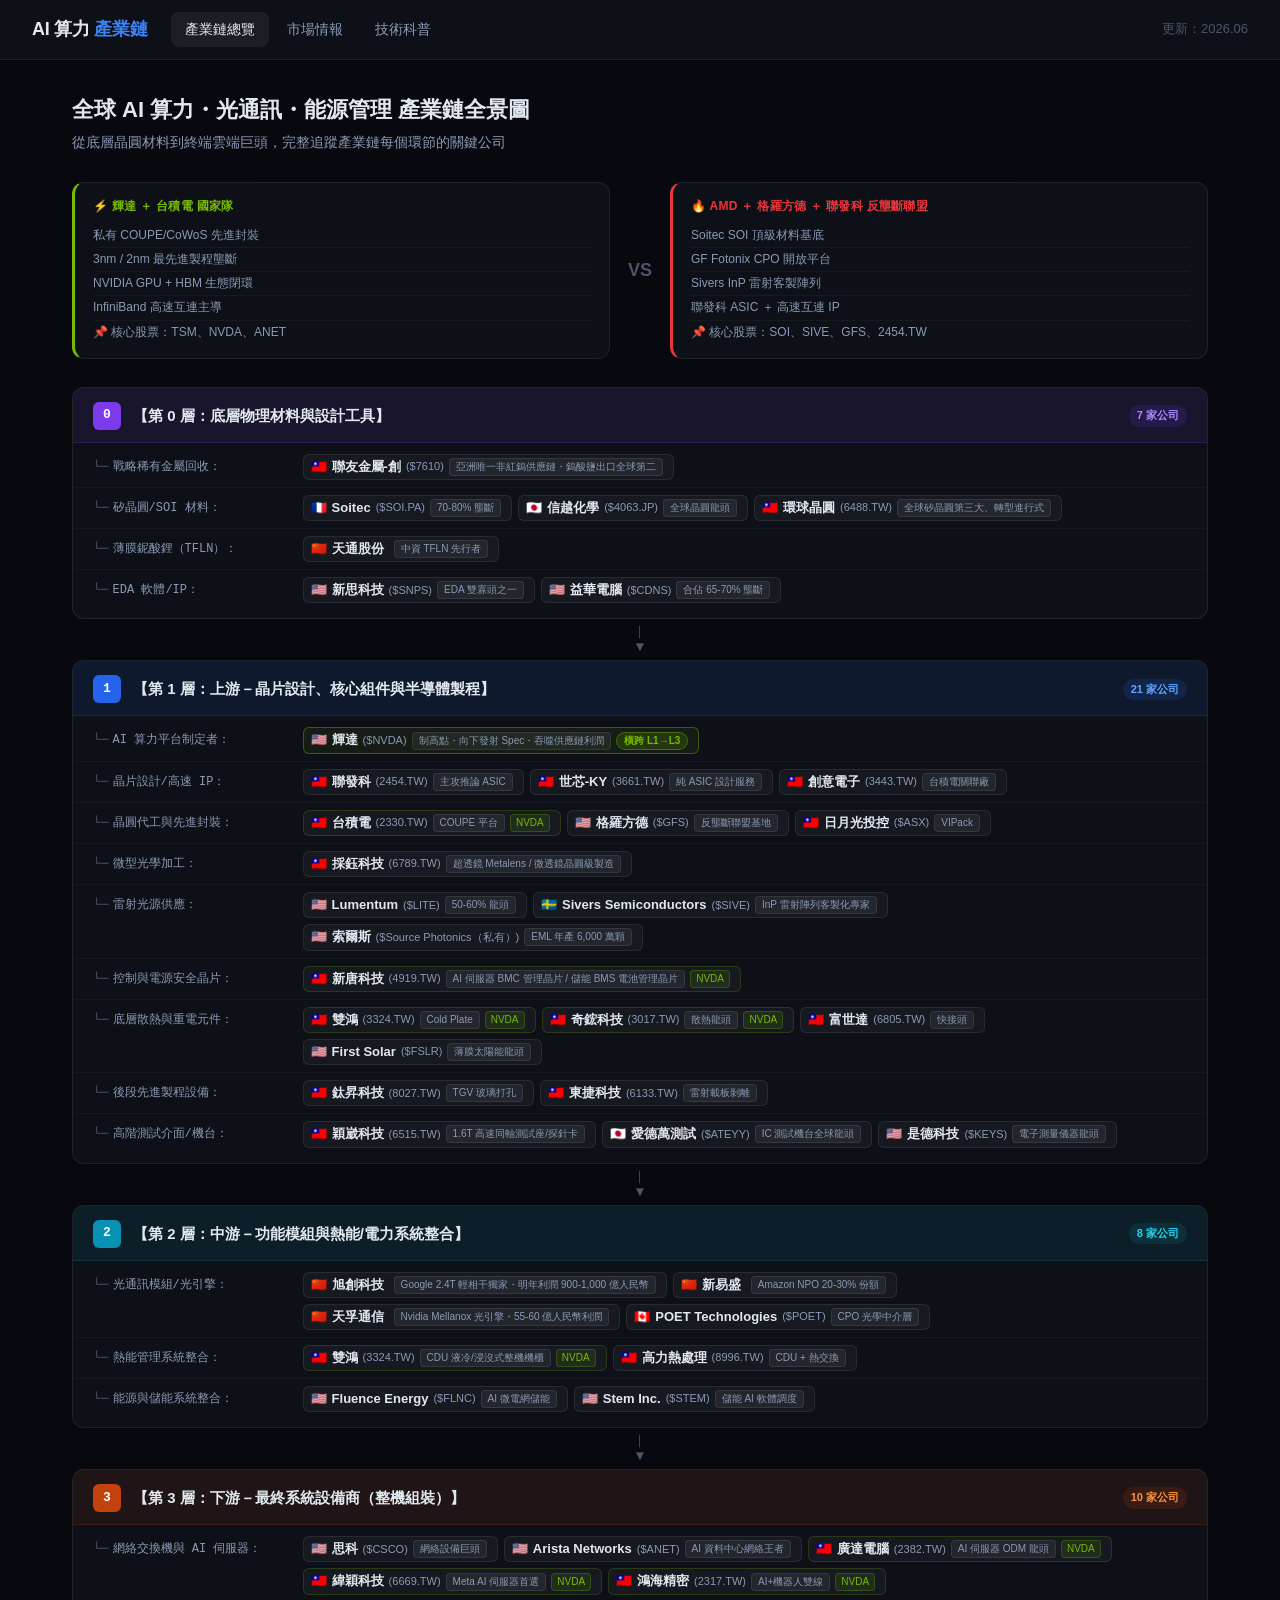
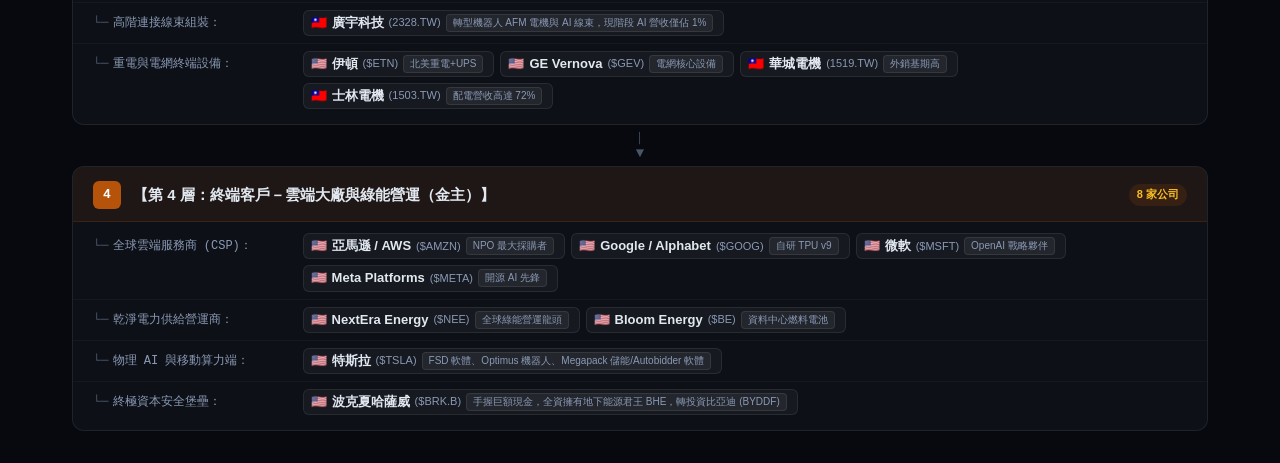
==== index.html @ b3200df5 "Add 技術科普 (learn) page with NPO/CPO/NVIDIA/CUDA deep-dives - learn.html: new page with sticky sidebar" ====
<!DOCTYPE html>
<html lang="zh-TW">
<head>
  <meta charset="UTF-8">
  <meta name="viewport" content="width=device-width, initial-scale=1.0">
  <title>AI 算力產業鏈分析 2026</title>
  <link rel="stylesheet" href="css/style.css">
</head>
<body>

<header class="site-header">
  <div class="logo">AI 算力 <span>產業鏈</span></div>
  <nav>
    <a href="index.html" class="active">產業鏈總覽</a>
    <a href="intel.html">市場情報</a>
    <a href="learn.html">技術科普</a>
  </nav>
  <div class="header-right">更新：2026.06</div>
</header>

<main class="page-index">
  <h1 class="page-title">全球 AI 算力・光通訊・能源管理 產業鏈全景圖</h1>
  <p class="page-subtitle">從底層晶圓材料到終端雲端巨頭，完整追蹤產業鏈每個環節的關鍵公司</p>

  <!-- Battle Banner -->
  <div class="battle-banner">
    <div class="battle-card nvidia">
      <h3>⚡ 輝達 ＋ 台積電 國家隊</h3>
      <ul>
        <li>私有 COUPE/CoWoS 先進封裝</li>
        <li>3nm / 2nm 最先進製程壟斷</li>
        <li>NVIDIA GPU + HBM 生態閉環</li>
        <li>InfiniBand 高速互連主導</li>
        <li>📌 核心股票：TSM、NVDA、ANET</li>
      </ul>
    </div>
    <div class="battle-vs">VS</div>
    <div class="battle-card amd">
      <h3>🔥 AMD ＋ 格羅方德 ＋ 聯發科 反壟斷聯盟</h3>
      <ul>
        <li>Soitec SOI 頂級材料基底</li>
        <li>GF Fotonix CPO 開放平台</li>
        <li>Sivers InP 雷射客製陣列</li>
        <li>聯發科 ASIC ＋ 高速互連 IP</li>
        <li>📌 核心股票：SOI、SIVE、GFS、2454.TW</li>
      </ul>
    </div>
  </div>

  <!-- Supply Chain -->
  <div class="chain" id="chain"></div>
</main>

<button class="scroll-top" id="scrollTop" onclick="window.scrollTo({top:0,behavior:'smooth'})">↑</button>

<script src="data/companies.js"></script>
<script src="js/app.js"></script>
</body>
</html>
---- css/style.css ----
:root {
  --bg: #07090f;
  --bg2: #0d1117;
  --bg3: #161b27;
  --border: rgba(255,255,255,0.08);
  --text: #e2e8f0;
  --text-muted: #8b99b5;
  --text-dim: #4a5568;
  --accent: #3b82f6;
  --accent2: #818cf8;

  --l0: #7c3aed; --l0-bg: rgba(124,58,237,0.12);
  --l1: #2563eb; --l1-bg: rgba(37,99,235,0.12);
  --l2: #0891b2; --l2-bg: rgba(8,145,178,0.12);
  --l3: #c2410c; --l3-bg: rgba(194,65,12,0.12);
  --l4: #b45309; --l4-bg: rgba(180,83,9,0.12);

  --radius: 12px;
  --radius-sm: 8px;
}

* { box-sizing: border-box; margin: 0; padding: 0; }

body {
  font-family: -apple-system, BlinkMacSystemFont, 'Segoe UI', 'PingFang TC',
    'Microsoft JhengHei', sans-serif;
  background: var(--bg);
  color: var(--text);
  line-height: 1.6;
  min-height: 100vh;
}

a { color: inherit; text-decoration: none; }

/* ── HEADER ── */
.site-header {
  background: var(--bg2);
  border-bottom: 1px solid var(--border);
  padding: 0 32px;
  display: flex;
  align-items: center;
  gap: 24px;
  height: 60px;
  position: sticky;
  top: 0;
  z-index: 100;
}
.site-header .logo {
  font-size: 18px;
  font-weight: 700;
  color: var(--text);
  letter-spacing: -0.3px;
}
.site-header .logo span { color: var(--accent); }
.site-header nav { display: flex; gap: 4px; }
.site-header nav a {
  padding: 6px 14px;
  border-radius: var(--radius-sm);
  font-size: 14px;
  color: var(--text-muted);
  transition: all 0.15s;
}
.site-header nav a:hover, .site-header nav a.active {
  background: rgba(255,255,255,0.06);
  color: var(--text);
}
.header-right { margin-left: auto; font-size: 13px; color: var(--text-dim); }

/* ── INDEX PAGE ── */
.page-index { padding: 32px; max-width: 1200px; margin: 0 auto; }

.page-title { font-size: 22px; font-weight: 700; margin-bottom: 4px; }
.page-subtitle { color: var(--text-muted); font-size: 14px; margin-bottom: 28px; }

/* Battle Section */
.battle-banner {
  display: grid;
  grid-template-columns: 1fr auto 1fr;
  gap: 12px;
  margin-bottom: 28px;
  align-items: stretch;
}
.battle-card {
  background: var(--bg2);
  border: 1px solid var(--border);
  border-radius: var(--radius);
  padding: 14px 18px;
}
.battle-card.nvidia { border-left: 3px solid #76b900; }
.battle-card.amd    { border-left: 3px solid #e8373b; }
.battle-card h3 { font-size: 12px; font-weight: 700; margin-bottom: 8px; letter-spacing: 0.3px; }
.battle-card.nvidia h3 { color: #76b900; }
.battle-card.amd h3    { color: #e8373b; }
.battle-card ul { list-style: none; }
.battle-card ul li {
  font-size: 12px;
  color: var(--text-muted);
  padding: 2px 0;
  border-bottom: 1px solid rgba(255,255,255,0.04);
}
.battle-card ul li:last-child { border-bottom: none; }
.battle-vs {
  display: flex;
  align-items: center;
  justify-content: center;
  font-size: 18px;
  font-weight: 900;
  color: var(--text-dim);
  padding: 0 6px;
}

/* Supply Chain */
.chain { display: flex; flex-direction: column; gap: 0; }

.layer-block { position: relative; }
.layer-connector {
  height: 32px;
  display: flex;
  align-items: center;
  justify-content: center;
}
.layer-connector::before {
  content: '↓';
  color: var(--text-dim);
  font-size: 20px;
}

.layer-header {
  display: flex;
  align-items: center;
  gap: 12px;
  padding: 16px 24px 12px;
  border-radius: var(--radius) var(--radius) 0 0;
}
.layer-number {
  width: 32px; height: 32px;
  border-radius: 50%;
  display: flex; align-items: center; justify-content: center;
  font-size: 13px; font-weight: 700;
  flex-shrink: 0;
}
.layer-info { flex: 1; }
.layer-info h2 { font-size: 16px; font-weight: 700; }
.layer-info p  { font-size: 12px; color: var(--text-muted); margin-top: 2px; line-height: 1.4; }
.layer-count {
  font-size: 12px;
  padding: 3px 10px;
  border-radius: 20px;
  font-weight: 600;
}

.layer-body {
  padding: 16px 24px 24px;
  border-radius: 0 0 var(--radius) var(--radius);
  display: flex;
  flex-direction: column;
  gap: 20px;
}

.category-group {}
.category-label {
  font-size: 11px;
  font-weight: 700;
  letter-spacing: 0.8px;
  text-transform: uppercase;
  color: var(--text-dim);
  margin-bottom: 10px;
  padding-left: 2px;
}

.company-grid {
  display: flex;
  flex-wrap: wrap;
  gap: 10px;
}

/* Company Card */
.company-card {
  background: var(--bg2);
  border: 1px solid var(--border);
  border-radius: var(--radius-sm);
  padding: 14px 16px;
  cursor: pointer;
  transition: all 0.18s;
  width: 200px;
  flex-shrink: 0;
  position: relative;
  overflow: hidden;
}
.company-card::before {
  content: '';
  position: absolute;
  top: 0; left: 0; right: 0;
  height: 2px;
  opacity: 0;
  transition: opacity 0.18s;
}
.company-card:hover {
  border-color: rgba(255,255,255,0.18);
  transform: translateY(-2px);
  box-shadow: 0 8px 24px rgba(0,0,0,0.4);
}
.company-card:hover::before { opacity: 1; }

.card-flag { font-size: 16px; margin-bottom: 6px; }
.card-ticker {
  font-size: 11px;
  font-weight: 700;
  letter-spacing: 0.5px;
  color: var(--text-muted);
  margin-bottom: 2px;
}
.card-name {
  font-size: 14px;
  font-weight: 600;
  margin-bottom: 6px;
  line-height: 1.3;
}
.card-badge {
  display: inline-block;
  font-size: 10px;
  padding: 2px 7px;
  border-radius: 4px;
  font-weight: 600;
}

/* Layer color theming */
.layer-0 .layer-header { background: var(--l0-bg); }
.layer-0 .layer-number { background: var(--l0); color: white; }
.layer-0 .layer-count  { background: var(--l0-bg); color: var(--l0); }
.layer-0 .layer-body   { background: rgba(124,58,237,0.04); }
.layer-0 .company-card::before { background: var(--l0); }
.layer-0 .card-badge   { background: var(--l0-bg); color: var(--l0); }

.layer-1 .layer-header { background: var(--l1-bg); }
.layer-1 .layer-number { background: var(--l1); color: white; }
.layer-1 .layer-count  { background: var(--l1-bg); color: var(--l1); }
.layer-1 .layer-body   { background: rgba(37,99,235,0.04); }
.layer-1 .company-card::before { background: var(--l1); }
.layer-1 .card-badge   { background: var(--l1-bg); color: var(--l1); }

.layer-2 .layer-header { background: var(--l2-bg); }
.layer-2 .layer-number { background: var(--l2); color: white; }
.layer-2 .layer-count  { background: var(--l2-bg); color: var(--l2); }
.layer-2 .layer-body   { background: rgba(8,145,178,0.04); }
.layer-2 .company-card::before { background: var(--l2); }
.layer-2 .card-badge   { background: var(--l2-bg); color: var(--l2); }

.layer-3 .layer-header { background: var(--l3-bg); }
.layer-3 .layer-number { background: var(--l3); color: white; }
.layer-3 .layer-count  { background: var(--l3-bg); color: var(--l3); }
.layer-3 .layer-body   { background: rgba(194,65,12,0.04); }
.layer-3 .company-card::before { background: var(--l3); }
.layer-3 .card-badge   { background: var(--l3-bg); color: var(--l3); }

.layer-4 .layer-header { background: var(--l4-bg); }
.layer-4 .layer-number { background: var(--l4); color: white; }
.layer-4 .layer-count  { background: var(--l4-bg); color: var(--l4); }
.layer-4 .layer-body   { background: rgba(180,83,9,0.04); }
.layer-4 .company-card::before { background: var(--l4); }
.layer-4 .card-badge   { background: var(--l4-bg); color: var(--l4); }

/* ── COMPANY PAGE ── */
.page-company { padding: 0; }

.company-hero {
  padding: 32px 40px 28px;
  border-bottom: 1px solid var(--border);
  background: var(--bg2);
}
.company-hero-top {
  display: flex;
  align-items: flex-start;
  gap: 20px;
  margin-bottom: 20px;
}
.back-btn {
  display: inline-flex;
  align-items: center;
  gap: 6px;
  font-size: 13px;
  color: var(--text-muted);
  padding: 6px 12px;
  border-radius: var(--radius-sm);
  border: 1px solid var(--border);
  cursor: pointer;
  transition: all 0.15s;
  background: transparent;
}
.back-btn:hover { background: var(--bg3); color: var(--text); }
.company-hero-info { flex: 1; }

.company-big-flag { font-size: 36px; margin-bottom: 4px; }
.company-big-name { font-size: 30px; font-weight: 800; margin-bottom: 4px; }
.company-ticker-row {
  display: flex; align-items: center; gap: 12px; flex-wrap: wrap;
  margin-bottom: 8px;
}
.company-ticker-tag {
  font-size: 13px;
  font-weight: 700;
  padding: 3px 10px;
  border-radius: 6px;
  background: rgba(59,130,246,0.15);
  color: var(--accent);
}
.company-layer-tag {
  font-size: 12px;
  padding: 3px 10px;
  border-radius: 6px;
  font-weight: 600;
}
.company-category-tag {
  font-size: 12px;
  color: var(--text-muted);
  padding: 3px 10px;
  border-radius: 6px;
  background: var(--bg3);
}
.company-tagline {
  font-size: 15px;
  color: var(--text-muted);
  margin-top: 6px;
}

/* Tabs */
.tabs-bar {
  display: flex;
  gap: 2px;
  padding: 16px 40px 0;
  background: var(--bg2);
  border-bottom: 1px solid var(--border);
}
.tab-btn {
  padding: 10px 18px;
  font-size: 14px;
  border: none;
  background: transparent;
  color: var(--text-muted);
  cursor: pointer;
  border-bottom: 2px solid transparent;
  transition: all 0.15s;
  font-family: inherit;
}
.tab-btn:hover { color: var(--text); }
.tab-btn.active {
  color: var(--text);
  font-weight: 600;
  border-bottom-color: var(--accent);
}

.tab-content { display: none; padding: 32px 40px; max-width: 960px; }
.tab-content.active { display: block; }

/* Content blocks */
.content-block {
  background: var(--bg2);
  border: 1px solid var(--border);
  border-radius: var(--radius);
  padding: 24px;
  margin-bottom: 20px;
}
.content-block h3 {
  font-size: 14px;
  font-weight: 700;
  color: var(--text-muted);
  text-transform: uppercase;
  letter-spacing: 0.6px;
  margin-bottom: 14px;
}
.content-block p {
  font-size: 15px;
  line-height: 1.85;
  color: var(--text);
}

.tag-list { display: flex; flex-wrap: wrap; gap: 8px; }
.tag-item {
  font-size: 13px;
  padding: 5px 12px;
  border-radius: 6px;
  background: var(--bg3);
  border: 1px solid var(--border);
  color: var(--text-muted);
}

.bullet-list { list-style: none; }
.bullet-list li {
  font-size: 15px;
  line-height: 1.8;
  padding: 5px 0;
  padding-left: 16px;
  position: relative;
  color: var(--text);
  border-bottom: 1px solid rgba(255,255,255,0.04);
}
.bullet-list li:last-child { border-bottom: none; }
.bullet-list li::before {
  content: '›';
  position: absolute;
  left: 0;
  color: var(--accent);
  font-weight: 700;
}

.risk-item {
  font-size: 15px;
  padding: 10px 14px;
  border-radius: var(--radius-sm);
  margin-bottom: 8px;
  border-left: 3px solid;
}
.risk-item.high   { background: rgba(239,68,68,0.08); border-color: #ef4444; }
.risk-item.medium { background: rgba(245,158,11,0.08); border-color: #f59e0b; }
.risk-item.low    { background: rgba(16,185,129,0.08); border-color: #10b981; }

.market-share-bar {
  margin: 14px 0;
}
.market-share-bar .label {
  display: flex;
  justify-content: space-between;
  font-size: 13px;
  margin-bottom: 6px;
  color: var(--text-muted);
}
.bar-track {
  height: 8px;
  background: var(--bg3);
  border-radius: 4px;
  overflow: hidden;
}
.bar-fill {
  height: 100%;
  border-radius: 4px;
  background: linear-gradient(90deg, var(--accent), var(--accent2));
  transition: width 0.8s ease;
}

.two-col { display: grid; grid-template-columns: 1fr 1fr; gap: 20px; }

/* Stock placeholder */
.stock-placeholder {
  background: var(--bg3);
  border: 1px dashed var(--text-dim);
  border-radius: var(--radius-sm);
  padding: 24px;
  text-align: center;
  color: var(--text-dim);
  font-size: 13px;
}
.stock-placeholder .note { font-size: 12px; margin-top: 6px; color: var(--text-dim); }

/* Notes tab */
/* ── Related Intel Links ── */
.related-intel-list {
  display: flex;
  flex-direction: column;
  gap: 8px;
}
.related-intel-link {
  display: flex;
  align-items: center;
  gap: 10px;
  padding: 12px 16px;
  background: var(--bg2);
  border: 1px solid var(--border);
  border-radius: 10px;
  text-decoration: none;
  color: var(--text);
  transition: background 0.15s, border-color 0.15s;
}
.related-intel-link:hover {
  background: var(--bg3);
  border-color: var(--accent);
}
.related-intel-date {
  font-size: 12px;
  color: var(--text-muted);
  white-space: nowrap;
}
.related-intel-source {
  font-size: 12px;
  color: var(--accent);
  white-space: nowrap;
}
.related-intel-title {
  flex: 1;
  font-size: 14px;
  font-weight: 500;
}
.related-intel-arrow {
  font-size: 14px;
  color: var(--text-dim);
}

.notes-wrap {
  display: flex;
  flex-direction: column;
  gap: 12px;
}
.notes-header {
  display: flex;
  align-items: center;
  justify-content: flex-end;
  gap: 12px;
  margin-bottom: 4px;
}
.notes-status {
  font-size: 12px;
  color: var(--text-muted);
  min-width: 120px;
  text-align: right;
}
.notes-textarea {
  width: 100%;
  min-height: 360px;
  background: var(--bg3);
  border: 1px solid var(--border);
  border-radius: var(--radius-sm);
  color: var(--text);
  font-family: 'Noto Sans TC', sans-serif;
  font-size: 15px;
  line-height: 1.8;
  padding: 16px;
  resize: vertical;
  outline: none;
  box-sizing: border-box;
  transition: border-color 0.15s;
}
.notes-textarea:focus {
  border-color: var(--accent);
}
.notes-textarea::placeholder {
  color: var(--text-dim);
}
.notes-footer {
  display: flex;
  align-items: center;
  justify-content: space-between;
  font-size: 12px;
  color: var(--text-dim);
}
.notes-clear-btn {
  background: none;
  border: 1px solid var(--border);
  border-radius: 6px;
  color: var(--text-muted);
  font-size: 12px;
  padding: 4px 12px;
  cursor: pointer;
  transition: border-color 0.15s, color 0.15s;
}
.notes-clear-btn:hover {
  border-color: #ef4444;
  color: #ef4444;
}

/* Breadcrumb */
.breadcrumb {
  display: flex;
  align-items: center;
  gap: 6px;
  font-size: 13px;
  color: var(--text-dim);
  padding: 14px 40px;
  background: var(--bg2);
  border-bottom: 1px solid var(--border);
}
.breadcrumb a { color: var(--text-muted); }
.breadcrumb a:hover { color: var(--text); }
.breadcrumb span { color: var(--text-dim); }

/* Not found */
.not-found {
  text-align: center;
  padding: 80px 20px;
  color: var(--text-muted);
}
.not-found h2 { font-size: 22px; margin-bottom: 10px; }
.not-found p  { font-size: 14px; }

/* Responsive */
@media (max-width: 900px) {
  .page-index { padding: 16px; }
  .battle-banner { grid-template-columns: 1fr; }
  .battle-vs { display: none; }
  .company-grid { gap: 8px; }
  .company-card { width: 160px; }
  .tab-content { padding: 20px 16px; }
  .tabs-bar { padding: 12px 16px 0; overflow-x: auto; }
  .company-hero { padding: 20px 16px 16px; }
  .breadcrumb { padding: 10px 16px; }
  .two-col { grid-template-columns: 1fr; }
}

/* ── CUSTOMER PIE CHART ── */
.pie-wrap {
  display: flex;
  gap: 28px;
  align-items: center;
}
.pie-svg-box { flex-shrink: 0; }
.pie-svg path {
  transition: filter 0.15s, opacity 0.15s;
  cursor: default;
}
.pie-svg path:hover { filter: brightness(1.3); }

.pie-legend {
  flex: 1;
  display: flex;
  flex-direction: column;
  gap: 10px;
  min-width: 0;
}
.pie-leg-row {
  display: flex;
  align-items: center;
  gap: 8px;
  min-width: 0;
}
.pie-leg-dot {
  width: 10px; height: 10px;
  border-radius: 50%;
  flex-shrink: 0;
}
.pie-leg-name {
  font-size: 14px; font-weight: 600;
  color: var(--text);
  white-space: nowrap;
  overflow: hidden;
  text-overflow: ellipsis;
  max-width: 160px;
}
.pie-leg-note {
  font-size: 12px;
  color: var(--text-muted);
  flex: 1;
  white-space: nowrap;
  overflow: hidden;
  text-overflow: ellipsis;
}
.pie-leg-pct {
  font-size: 15px; font-weight: 700;
  margin-left: auto;
  flex-shrink: 0;
}

@media (max-width: 640px) {
  .pie-wrap { flex-direction: column; }
  .pie-svg-box { margin: 0 auto; }
}

/* ── STOCK METRICS GRID ── */
.metrics-grid {
  display: grid;
  grid-template-columns: repeat(4, 1fr);
  gap: 10px;
  margin-bottom: 14px;
}
.metric-card {
  background: var(--bg3);
  border: 1px solid var(--border);
  border-radius: var(--radius-sm);
  padding: 14px 12px 12px;
  text-align: center;
  transition: border-color 0.15s;
}
.metric-card:not(.metric-empty):hover { border-color: rgba(255,255,255,0.18); }
.metric-label {
  font-size: 10px;
  font-weight: 700;
  letter-spacing: 0.6px;
  text-transform: uppercase;
  color: var(--text-dim);
  margin-bottom: 8px;
}
.metric-value {
  font-size: 20px;
  font-weight: 700;
  color: var(--text);
  line-height: 1;
}
.metric-sub {
  font-size: 11px;
  color: var(--text-muted);
  margin-top: 4px;
}
.metric-card.metric-empty { opacity: 0.35; }
.metric-card.metric-empty .metric-value { font-size: 16px; }
.metric-pos { color: #34d399 !important; }
.metric-neg { color: #f87171 !important; }

.metric-links {
  font-size: 12px;
  color: var(--text-dim);
  display: flex;
  align-items: center;
  gap: 4px;
  flex-wrap: wrap;
  margin-top: 4px;
}
.metric-links a {
  color: var(--accent);
  padding: 3px 8px;
  border-radius: 4px;
  border: 1px solid rgba(59,130,246,0.3);
  transition: all 0.15s;
}
.metric-links a:hover { background: rgba(59,130,246,0.1); }

@media (max-width: 700px) {
  .metrics-grid { grid-template-columns: repeat(2, 1fr); }
}

/* ── COMPETITOR TABLE ── */
.comp-table {
  width: 100%;
  border-collapse: collapse;
  font-size: 14px;
}
.comp-table thead tr {
  border-bottom: 1px solid var(--border);
}
.comp-table th {
  text-align: left;
  padding: 8px 12px;
  font-size: 11px;
  font-weight: 700;
  text-transform: uppercase;
  letter-spacing: 0.5px;
  color: var(--text-dim);
}
.comp-table tbody tr {
  border-bottom: 1px solid rgba(255,255,255,0.04);
  transition: background 0.12s;
}
.comp-table tbody tr:last-child { border-bottom: none; }
.comp-table tbody tr:hover { background: rgba(255,255,255,0.03); }
.comp-table td   { padding: 10px 12px; vertical-align: top; }
.comp-name  { font-weight: 600; color: var(--text); }
.comp-share { color: var(--accent); font-weight: 600; white-space: nowrap; }
.comp-note  { color: var(--text-muted); }

.threat-badge {
  display: inline-block;
  font-size: 12px;
  font-weight: 600;
  padding: 2px 8px;
  border-radius: 4px;
  white-space: nowrap;
}
.threat-high   { background: rgba(239,68,68,0.15);  color: #f87171; }
.threat-medium { background: rgba(245,158,11,0.15); color: #fbbf24; }
.threat-low    { background: rgba(16,185,129,0.15); color: #34d399; }

/* ── TREE LAYOUT ── */
.tree-chain { display: flex; flex-direction: column; gap: 0; }

.tree-layer-block {
  background: var(--bg2);
  border: 1px solid var(--border);
  border-radius: var(--radius);
  overflow: hidden;
}

.tree-layer-header {
  display: flex;
  align-items: center;
  gap: 12px;
  padding: 14px 20px 12px;
  border-bottom: 1px solid var(--border);
}
.tree-layer-number {
  width: 28px; height: 28px;
  border-radius: 6px;
  display: flex; align-items: center; justify-content: center;
  font-size: 13px; font-weight: 800;
  flex-shrink: 0;
  font-family: 'SF Mono', 'Consolas', monospace;
}
.tree-layer-title { font-size: 15px; font-weight: 700; flex: 1; }
.tree-layer-count {
  font-size: 11px; font-weight: 600;
  padding: 2px 8px; border-radius: 20px;
}

.tree-layer-body { padding: 4px 0 8px; }

.tree-row {
  display: flex;
  align-items: flex-start;
  gap: 0;
  padding: 7px 20px;
  border-bottom: 1px solid rgba(255,255,255,0.03);
}
.tree-row:last-child { border-bottom: none; }

.tree-branch {
  font-size: 13px;
  color: var(--text-dim);
  flex-shrink: 0;
  line-height: 26px;
  font-family: 'SF Mono', 'Consolas', monospace;
  margin-right: 4px;
  user-select: none;
}
.tree-cat-name {
  font-size: 12px;
  color: var(--text-muted);
  flex-shrink: 0;
  line-height: 26px;
  font-family: 'SF Mono', 'Consolas', monospace;
  margin-right: 10px;
  min-width: 180px;
  white-space: nowrap;
}

.tree-chips {
  display: flex;
  flex-wrap: wrap;
  gap: 6px;
  align-items: center;
}

/* Company chip */
.co-chip {
  display: inline-flex;
  align-items: center;
  gap: 5px;
  padding: 3px 10px 3px 7px;
  border-radius: 6px;
  background: rgba(255,255,255,0.04);
  border: 1px solid rgba(255,255,255,0.08);
  cursor: pointer;
  transition: all 0.15s;
  text-decoration: none;
  line-height: 1.4;
  flex-shrink: 0;
}
.co-chip:hover {
  background: rgba(255,255,255,0.09);
  border-color: rgba(255,255,255,0.2);
  transform: translateY(-1px);
  box-shadow: 0 4px 12px rgba(0,0,0,0.3);
}
.chip-flag { font-size: 13px; }
.chip-name { font-size: 13px; font-weight: 600; color: var(--text); }
.chip-ticker { font-size: 11px; color: var(--text-muted); }
.chip-note {
  font-size: 10px;
  padding: 1px 6px;
  border-radius: 4px;
  background: rgba(255,255,255,0.06);
  color: var(--text-muted);
  border: 1px solid rgba(255,255,255,0.08);
  white-space: nowrap;
}

/* NVIDIA platform chips */
.co-chip-platform {
  border-color: rgba(118,185,0,0.4);
  background: rgba(118,185,0,0.07);
}
.co-chip-platform:hover {
  border-color: rgba(118,185,0,0.7) !important;
  background: rgba(118,185,0,0.13) !important;
}
.chip-span-badge {
  font-size: 10px;
  padding: 1px 7px;
  border-radius: 10px;
  background: rgba(118,185,0,0.18);
  color: #76b900;
  border: 1px solid rgba(118,185,0,0.4);
  font-weight: 600;
  white-space: nowrap;
}
.co-chip-eco {
  border-color: rgba(118,185,0,0.2);
}
.chip-eco-badge {
  font-size: 10px;
  padding: 1px 5px;
  border-radius: 4px;
  background: rgba(118,185,0,0.12);
  color: #76b900;
  border: 1px solid rgba(118,185,0,0.25);
  white-space: nowrap;
}

/* Company page platform tag */
.company-platform-tag {
  display: inline-flex;
  align-items: center;
  padding: 3px 10px;
  border-radius: 6px;
  font-size: 12px;
  font-weight: 600;
  background: rgba(118,185,0,0.12);
  color: #76b900;
  border: 1px solid rgba(118,185,0,0.35);
  text-decoration: none;
  cursor: pointer;
  transition: background 0.15s;
}
.company-platform-tag:hover {
  background: rgba(118,185,0,0.22);
}
.platform-anchor {
  background: rgba(118,185,0,0.18);
  cursor: default;
}

/* Tree connector between layers */
.tree-connector {
  display: flex;
  flex-direction: column;
  align-items: center;
  padding: 8px 0 6px;
  gap: 2px;
}
.tree-connector-lines {
  display: flex;
  flex-direction: column;
  align-items: center;
  gap: 2px;
}
.tc-side {
  font-size: 11px;
  color: var(--text-dim);
  font-family: monospace;
  letter-spacing: 8px;
  line-height: 1;
}
.tc-bar {
  font-size: 11px;
  color: var(--text-dim);
  font-family: monospace;
  line-height: 1;
  letter-spacing: 1px;
}
.tc-arrow {
  font-size: 14px;
  color: var(--text-dim);
  font-family: monospace;
  line-height: 1;
}

/* Layer color variants */
.tl-0 .tree-layer-header  { background: rgba(124,58,237,0.1); border-bottom-color: rgba(124,58,237,0.2); }
.tl-0 .tree-layer-number  { background: #7c3aed; color: white; }
.tl-0 .tree-layer-count   { background: rgba(124,58,237,0.15); color: #a78bfa; }
.tl-0 .co-chip:hover       { border-color: rgba(124,58,237,0.5); }

.tl-1 .tree-layer-header  { background: rgba(37,99,235,0.1); border-bottom-color: rgba(37,99,235,0.2); }
.tl-1 .tree-layer-number  { background: #2563eb; color: white; }
.tl-1 .tree-layer-count   { background: rgba(37,99,235,0.15); color: #60a5fa; }
.tl-1 .co-chip:hover       { border-color: rgba(37,99,235,0.5); }

.tl-2 .tree-layer-header  { background: rgba(8,145,178,0.1); border-bottom-color: rgba(8,145,178,0.2); }
.tl-2 .tree-layer-number  { background: #0891b2; color: white; }
.tl-2 .tree-layer-count   { background: rgba(8,145,178,0.15); color: #22d3ee; }
.tl-2 .co-chip:hover       { border-color: rgba(8,145,178,0.5); }

.tl-3 .tree-layer-header  { background: rgba(194,65,12,0.1); border-bottom-color: rgba(194,65,12,0.2); }
.tl-3 .tree-layer-number  { background: #c2410c; color: white; }
.tl-3 .tree-layer-count   { background: rgba(194,65,12,0.15); color: #fb923c; }
.tl-3 .co-chip:hover       { border-color: rgba(194,65,12,0.5); }

.tl-4 .tree-layer-header  { background: rgba(180,83,9,0.1); border-bottom-color: rgba(180,83,9,0.2); }
.tl-4 .tree-layer-number  { background: #b45309; color: white; }
.tl-4 .tree-layer-count   { background: rgba(180,83,9,0.15); color: #fbbf24; }
.tl-4 .co-chip:hover       { border-color: rgba(180,83,9,0.5); }

@media (max-width: 900px) {
  .tree-cat-name { min-width: 130px; font-size: 11px; }
  .chip-name     { font-size: 12px; }
  .chip-note     { display: none; }
  .tree-row      { padding: 6px 12px; }
}

/* ── SCROLL TO TOP ── */
/* Scroll to top */
.scroll-top {
  position: fixed;
  bottom: 24px;
  right: 24px;
  width: 40px; height: 40px;
  border-radius: 50%;
  background: var(--bg3);
  border: 1px solid var(--border);
  color: var(--text-muted);
  font-size: 18px;
  cursor: pointer;
  display: none;
  align-items: center;
  justify-content: center;
  transition: all 0.15s;
  z-index: 50;
}
.scroll-top:hover { background: var(--accent); color: white; border-color: var(--accent); }
.scroll-top.show  { display: flex; }

/* ── 市場情報頁面 ─────────────────────────────── */
.page-intel {
  max-width: 900px;
  margin: 0 auto;
  padding: 32px 20px 80px;
}

/* Filter bar */
.intel-filter-bar {
  display: flex;
  flex-wrap: wrap;
  gap: 8px;
  margin-bottom: 28px;
}
.intel-tag-btn {
  background: var(--bg3);
  border: 1px solid var(--border);
  border-radius: 20px;
  color: var(--text-muted);
  font-size: 13px;
  padding: 5px 14px;
  cursor: pointer;
  transition: all 0.15s;
}
.intel-tag-btn:hover  { border-color: var(--accent); color: var(--accent); }
.intel-tag-btn.active { background: var(--accent); border-color: var(--accent); color: white; }

/* Card */
.intel-card {
  background: var(--bg2);
  border: 1px solid var(--border);
  border-radius: var(--radius);
  margin-bottom: 16px;
  overflow: hidden;
  transition: border-color 0.15s;
}
.intel-card.open,
.intel-card:hover { border-color: var(--accent); }

.intel-card-header {
  padding: 22px 24px 18px;
  cursor: pointer;
}
.intel-card-meta {
  display: flex;
  align-items: center;
  gap: 10px;
  margin-bottom: 10px;
}
.intel-date     { font-size: 12px; color: var(--text-dim); font-variant-numeric: tabular-nums; }
.intel-source   { font-size: 12px; color: var(--accent); font-weight: 600; }
.intel-category {
  font-size: 11px;
  background: var(--bg3);
  border: 1px solid var(--border);
  border-radius: 4px;
  padding: 2px 8px;
  color: var(--text-muted);
}
.intel-card-title {
  font-size: 18px;
  font-weight: 700;
  color: var(--text);
  margin-bottom: 10px;
  line-height: 1.4;
}
.intel-card-tags {
  display: flex;
  flex-wrap: wrap;
  gap: 6px;
  margin-bottom: 12px;
}
.intel-tag {
  font-size: 11px;
  background: var(--bg3);
  border-radius: 4px;
  padding: 2px 8px;
  color: var(--text-muted);
}
.intel-card-summary {
  font-size: 15px;
  color: var(--text-muted);
  line-height: 1.75;
  margin-bottom: 14px;
}
.intel-card-companies {
  display: flex;
  flex-wrap: wrap;
  gap: 6px;
  margin-bottom: 14px;
}
.intel-co-chip {
  font-size: 12px;
  background: var(--bg3);
  border: 1px solid var(--border);
  border-radius: 6px;
  padding: 3px 10px;
  color: var(--text-dim);
}
.intel-toggle-btn {
  background: none;
  border: 1px solid var(--border);
  border-radius: 6px;
  color: var(--accent);
  font-size: 13px;
  padding: 6px 16px;
  cursor: pointer;
  transition: all 0.15s;
}
.intel-toggle-btn:hover { background: var(--accent); color: white; border-color: var(--accent); }

/* Card body */
.intel-card-body {
  border-top: 1px solid var(--border);
  padding: 24px;
  background: var(--bg1);
}

/* Key numbers grid */
.intel-keynums { margin-bottom: 28px; }
.intel-keynums-grid {
  display: grid;
  grid-template-columns: repeat(auto-fill, minmax(200px, 1fr));
  gap: 10px;
  margin-top: 12px;
}
.intel-keynum-card {
  background: var(--bg2);
  border: 1px solid var(--border);
  border-radius: var(--radius-sm);
  padding: 12px 14px;
}
.intel-keynum-val {
  font-size: 15px;
  font-weight: 700;
  color: var(--accent);
  margin-bottom: 4px;
}
.intel-keynum-label {
  font-size: 12px;
  color: var(--text-muted);
  line-height: 1.4;
}

/* Sections */
.intel-section { margin-bottom: 22px; }
.intel-section-title {
  font-size: 14px;
  font-weight: 700;
  color: var(--text);
  margin-bottom: 10px;
  padding-bottom: 6px;
  border-bottom: 1px solid var(--border);
}
.intel-bullets {
  list-style: none;
  padding: 0;
  margin: 0;
  display: flex;
  flex-direction: column;
  gap: 8px;
}
.intel-bullets li {
  font-size: 15px;
  color: var(--text-muted);
  line-height: 1.8;
  padding-left: 16px;
  position: relative;
}
.intel-bullets li::before {
  content: '•';
  position: absolute;
  left: 0;
  color: var(--accent);
}

.intel-empty {
  text-align: center;
  padding: 60px;
  color: var(--text-dim);
  font-size: 14px;
}

/* ── 同步設定按鈕 & Modal ────────────────────────── */
.header-sync-btn {
  margin-left: auto;
  background: none;
  border: 1px solid var(--border);
  border-radius: 6px;
  color: var(--text-muted);
  font-size: 12px;
  padding: 4px 12px;
  cursor: pointer;
  transition: all 0.15s;
  white-space: nowrap;
}
.header-sync-btn:hover { border-color: var(--accent); color: var(--accent); }

.notes-sync-badge {
  font-size: 11px;
  padding: 2px 8px;
  border-radius: 4px;
  font-weight: 600;
}
.notes-sync-badge.synced { background: rgba(16,185,129,0.12); color: #10b981; }
.notes-sync-badge.local  { background: var(--bg3); color: var(--text-dim); border: 1px solid var(--border); }

.sync-modal-overlay {
  position: fixed; inset: 0;
  background: rgba(0,0,0,0.7);
  display: flex; align-items: center; justify-content: center;
  z-index: 999;
}
.sync-modal {
  background: var(--bg2);
  border: 1px solid var(--border);
  border-radius: var(--radius);
  padding: 32px;
  width: 480px;
  max-width: 90vw;
  display: flex;
  flex-direction: column;
  gap: 16px;
}
.sync-modal h3 { font-size: 17px; font-weight: 700; }
.sync-modal-desc { font-size: 13px; color: var(--text-muted); line-height: 1.6; }
.sync-steps {
  font-size: 13px;
  color: var(--text-muted);
  padding-left: 18px;
  display: flex;
  flex-direction: column;
  gap: 6px;
  line-height: 1.6;
}
.sync-steps a { color: var(--accent); text-decoration: underline; }
.sync-token-input {
  width: 100%;
  background: var(--bg3);
  border: 1px solid var(--border);
  border-radius: var(--radius-sm);
  color: var(--text);
  font-size: 13px;
  padding: 10px 12px;
  outline: none;
  box-sizing: border-box;
}
.sync-token-input:focus { border-color: var(--accent); }
.sync-btn-connect {
  background: var(--accent);
  border: none;
  border-radius: var(--radius-sm);
  color: white;
  font-size: 14px;
  font-weight: 600;
  padding: 10px;
  cursor: pointer;
  transition: opacity 0.15s;
}
.sync-btn-connect:hover { opacity: 0.85; }
.sync-btn-disconnect {
  background: none;
  border: 1px solid #ef4444;
  border-radius: var(--radius-sm);
  color: #ef4444;
  font-size: 13px;
  padding: 8px;
  cursor: pointer;
}
.sync-btn-close {
  background: none;
  border: 1px solid var(--border);
  border-radius: var(--radius-sm);
  color: var(--text-muted);
  font-size: 13px;
  padding: 8px;
  cursor: pointer;
}
.sync-modal-status { font-size: 13px; color: var(--text-muted); min-height: 18px; }
.sync-modal-status.ok  { color: #10b981; }
.sync-modal-status.err { color: #ef4444; }

/* ════════════════════════════════════════
   LEARN PAGE — 技術科普
   ════════════════════════════════════════ */
.learn-layout {
  display: flex;
  min-height: calc(100vh - 56px);
  max-width: 1280px;
  margin: 0 auto;
  padding: 0 24px;
  gap: 0;
}

/* Sidebar */
.learn-sidebar {
  width: 230px;
  flex-shrink: 0;
  padding: 28px 0 40px;
  position: sticky;
  top: 56px;
  height: calc(100vh - 56px);
  overflow-y: auto;
}
.learn-sidebar-title {
  font-size: 11px;
  font-weight: 700;
  letter-spacing: .08em;
  text-transform: uppercase;
  color: var(--text-dim);
  padding: 0 0 12px 4px;
  margin-bottom: 4px;
  border-bottom: 1px solid var(--border);
}
#learnNav { display: flex; flex-direction: column; gap: 2px; margin-top: 8px; }
.learn-nav-link {
  display: flex;
  align-items: flex-start;
  gap: 8px;
  padding: 8px 10px;
  border-radius: 8px;
  font-size: 13px;
  color: var(--text-muted);
  text-decoration: none;
  transition: background .15s, color .15s;
  line-height: 1.4;
}
.learn-nav-link:hover { background: var(--bg3); color: var(--text); }
.learn-nav-link.active { background: rgba(99,102,241,.12); color: var(--accent); font-weight: 600; }
.learn-nav-icon { font-size: 14px; flex-shrink: 0; margin-top: 1px; }

/* Main content */
.learn-main {
  flex: 1;
  min-width: 0;
  padding: 28px 0 80px 36px;
  border-left: 1px solid var(--border);
}
.learn-section { margin-bottom: 72px; scroll-margin-top: 72px; }
.learn-section-title {
  font-size: 20px;
  font-weight: 700;
  color: var(--text);
  margin-bottom: 20px;
  padding-bottom: 12px;
  border-bottom: 1px solid var(--border);
}
.learn-h3 {
  font-size: 15px;
  font-weight: 700;
  color: var(--text);
  margin: 24px 0 12px;
}
.learn-lead {
  font-size: 15px;
  line-height: 1.8;
  color: var(--text-muted);
  margin-bottom: 20px;
}
.learn-main p { font-size: 15px; line-height: 1.8; color: var(--text-muted); margin: 0 0 10px; }
.learn-main ul { margin: 0 0 10px 20px; }
.learn-main li { font-size: 14px; line-height: 1.8; color: var(--text-muted); }

/* ── Term Tags ── */
.tt {
  display: inline-block;
  padding: 1px 7px;
  border-radius: 5px;
  font-size: 12px;
  font-weight: 600;
  white-space: nowrap;
}
.tt-tech  { background: rgba(99,102,241,.15); color: #818cf8; border: 1px solid rgba(99,102,241,.25); }
.tt-spec  { background: rgba(14,165,233,.12); color: #38bdf8; border: 1px solid rgba(14,165,233,.25); }
.tt-hot   { background: rgba(118,185,0,.14);  color: #76b900; border: 1px solid rgba(118,185,0,.3); }
.tt-alt   { background: rgba(245,158,11,.12); color: #fbbf24; border: 1px solid rgba(245,158,11,.25); }
.tt-pro   { background: rgba(16,185,129,.12); color: #34d399; border: 1px solid rgba(16,185,129,.25); }
.tt-con   { background: rgba(239,68,68,.10);  color: #f87171; border: 1px solid rgba(239,68,68,.2); }
.tt-co {
  display: inline-block;
  padding: 1px 8px;
  border-radius: 5px;
  font-size: 12px;
  font-weight: 600;
  background: rgba(99,102,241,.1);
  color: var(--accent);
  border: 1px solid rgba(99,102,241,.25);
  text-decoration: none;
  transition: background .12s;
}
.tt-co:hover { background: rgba(99,102,241,.22); }
.tt-layer { font-size: 11px; padding: 1px 6px; border-radius: 4px; font-weight: 700; }
.tt-l0 { background: rgba(124,58,237,.18); color: #a78bfa; }
.tt-l1 { background: rgba(37,99,235,.18);  color: #60a5fa; }
.tt-l2 { background: rgba(8,145,178,.18);  color: #22d3ee; }
.tt-l3 { background: rgba(194,65,12,.18);  color: #fb923c; }
.tt-l4 { background: rgba(180,83,9,.18);   color: #fbbf24; }

/* ── Compare Grid ── */
.learn-compare-grid {
  display: grid;
  grid-template-columns: 1fr 1fr;
  gap: 16px;
  margin-bottom: 20px;
}
.learn-compare-card {
  background: var(--bg2);
  border: 1px solid var(--border);
  border-radius: 12px;
  padding: 18px;
}
.learn-compare-head {
  font-size: 14px;
  font-weight: 700;
  color: var(--text);
  margin-bottom: 8px;
}
.learn-compare-sub { font-size: 12px; color: var(--text-dim); margin-bottom: 10px; }
.learn-tag-row { display: flex; flex-wrap: wrap; gap: 6px; margin-top: 12px; }

/* ── Insight box ── */
.learn-insight {
  display: flex;
  gap: 14px;
  background: rgba(99,102,241,.06);
  border: 1px solid rgba(99,102,241,.2);
  border-radius: 12px;
  padding: 16px 20px;
  margin: 20px 0;
  font-size: 14px;
  line-height: 1.8;
  color: var(--text-muted);
}
.learn-insight-icon { font-size: 20px; flex-shrink: 0; }

/* ── Mind map ── */
.learn-mindmap { display: flex; flex-direction: column; gap: 0; }
.mm-layer {
  border-radius: 12px;
  border: 1px solid var(--border);
  overflow: hidden;
}
.mm-layer-label {
  padding: 10px 16px;
  font-size: 13px;
  font-weight: 700;
}
.mm-l0 .mm-layer-label { background: rgba(124,58,237,.15); color: #a78bfa; }
.mm-l1 .mm-layer-label { background: rgba(37,99,235,.15);  color: #60a5fa; }
.mm-l2 .mm-layer-label { background: rgba(8,145,178,.15);  color: #22d3ee; }
.mm-l3 .mm-layer-label { background: rgba(194,65,12,.15);  color: #fb923c; }
.mm-l4 .mm-layer-label { background: rgba(180,83,9,.15);   color: #fbbf24; }
.mm-rows { padding: 12px 16px; display: flex; flex-direction: column; gap: 8px; }
.mm-row {
  display: flex;
  align-items: flex-start;
  gap: 10px;
  flex-wrap: wrap;
}
.mm-cat {
  font-size: 12px;
  color: var(--text-dim);
  white-space: nowrap;
  min-width: 100px;
  padding-top: 2px;
}
.mm-chips { display: flex; flex-wrap: wrap; gap: 6px; align-items: center; }
.mm-note {
  font-size: 11px;
  color: var(--text-dim);
  padding: 1px 0;
}
.mm-note.nvda-note { color: #76b900; font-weight: 600; }
.mm-arrow {
  text-align: center;
  font-size: 12px;
  color: var(--text-dim);
  padding: 6px 0;
}

/* ── Flow block ── */
.learn-flow { display: flex; flex-direction: column; gap: 0; margin: 16px 0; }
.learn-flow-block {
  border: 1px solid var(--border);
  border-radius: 10px;
  padding: 14px 18px;
  background: var(--bg2);
}
.learn-flow-arrow { text-align: center; font-size: 13px; color: var(--text-dim); padding: 6px 0; font-weight: 600; }
.learn-flow-layer { font-size: 11px; color: var(--text-dim); margin-bottom: 4px; }
.learn-flow-title { font-size: 14px; font-weight: 700; color: var(--text); margin-bottom: 8px; }
.lf-l1 { border-color: rgba(37,99,235,.35); }
.lf-l2 { border-color: rgba(8,145,178,.35); }
.lf-l3 { border-color: rgba(194,65,12,.35); }

/* ── Linear flow ── */
.learn-flow-linear {
  display: flex;
  align-items: center;
  gap: 8px;
  flex-wrap: wrap;
  background: var(--bg2);
  border: 1px solid var(--border);
  border-radius: 10px;
  padding: 16px;
  margin: 12px 0;
}
.lfl-block {
  padding: 8px 14px;
  border-radius: 8px;
  font-size: 12px;
  font-weight: 600;
  text-align: center;
  line-height: 1.4;
}
.lfl-arrow { color: var(--text-dim); font-size: 16px; }
.lfl-l1  { background: rgba(37,99,235,.15);  color: #60a5fa; }
.lfl-special { background: rgba(99,102,241,.2); color: #818cf8; border: 1px dashed rgba(99,102,241,.5); }
.lfl-l2  { background: rgba(8,145,178,.15);  color: #22d3ee; }
.lfl-l4  { background: rgba(180,83,9,.18);   color: #fbbf24; }

/* ── Table ── */
.learn-table-wrap { overflow-x: auto; margin: 12px 0 20px; }
.learn-table {
  width: 100%;
  border-collapse: collapse;
  font-size: 14px;
}
.learn-table th {
  text-align: left;
  padding: 10px 14px;
  font-size: 12px;
  font-weight: 700;
  color: var(--text-dim);
  background: var(--bg2);
  border-bottom: 1px solid var(--border);
}
.learn-table td {
  padding: 10px 14px;
  color: var(--text-muted);
  border-bottom: 1px solid rgba(255,255,255,.04);
  line-height: 1.6;
}
.learn-table tr:hover td { background: rgba(255,255,255,.02); }

/* ── Role grid ── */
.learn-role-grid {
  display: grid;
  grid-template-columns: repeat(2, 1fr);
  gap: 12px;
  margin: 12px 0;
}
.learn-role-card {
  background: var(--bg2);
  border: 1px solid var(--border);
  border-radius: 10px;
  padding: 14px;
  font-size: 13px;
  color: var(--text-muted);
  line-height: 1.6;
}
.learn-role-icon { font-size: 22px; margin-bottom: 6px; }
.learn-role-name { font-weight: 700; color: var(--text); margin-bottom: 6px; }

/* ── Blackwell stack ── */
.learn-bw-stack { display: flex; flex-direction: column; gap: 4px; margin: 16px 0; }
.learn-bw-level {
  background: var(--bg2);
  border: 1px solid var(--border);
  border-radius: 10px;
  padding: 14px 18px;
}
.learn-bw-core { border-color: rgba(37,99,235,.4); background: rgba(37,99,235,.05); }
.learn-bw-num { font-size: 11px; color: var(--text-dim); margin-bottom: 2px; }
.learn-bw-name { font-size: 14px; font-weight: 700; color: var(--text); margin-bottom: 8px; }

/* ── Spec grid ── */
.learn-spec-grid {
  display: grid;
  grid-template-columns: repeat(3, 1fr);
  gap: 14px;
  margin: 12px 0 20px;
}
.learn-spec-card {
  background: var(--bg2);
  border: 1px solid var(--border);
  border-radius: 10px;
  padding: 16px;
}
.learn-spec-icon { font-size: 22px; margin-bottom: 8px; }
.learn-spec-title { font-size: 13px; font-weight: 700; color: var(--text); margin-bottom: 8px; }

/* ── Impact list ── */
.learn-impact-list { display: flex; flex-direction: column; gap: 10px; margin: 12px 0 20px; }
.learn-impact-item {
  display: flex;
  align-items: flex-start;
  gap: 12px;
  background: var(--bg2);
  border: 1px solid var(--border);
  border-radius: 10px;
  padding: 14px 16px;
  font-size: 14px;
  color: var(--text-muted);
  line-height: 1.7;
}
.learn-impact-who { white-space: nowrap; font-weight: 600; padding-top: 1px; }
.learn-impact-arrow { color: var(--text-dim); flex-shrink: 0; padding-top: 2px; }

/* ── Glossary ── */
.learn-glossary { display: flex; flex-direction: column; gap: 0; }
.learn-glossary-item {
  display: grid;
  grid-template-columns: 70px 220px 1fr;
  gap: 12px;
  align-items: start;
  padding: 10px 0;
  border-bottom: 1px solid rgba(255,255,255,.04);
  font-size: 13px;
}
.learn-glossary-term { }
.learn-glossary-full { color: var(--text); font-weight: 500; }
.learn-glossary-desc { color: var(--text-muted); line-height: 1.6; }

/* Mobile */
@media (max-width: 768px) {
  .learn-layout { padding: 0 16px; flex-direction: column; }
  .learn-sidebar {
    width: 100%;
    height: auto;
    position: static;
    padding: 16px 0 8px;
    border-bottom: 1px solid var(--border);
  }
  #learnNav { flex-direction: row; flex-wrap: wrap; gap: 4px; }
  .learn-nav-link { padding: 6px 10px; font-size: 12px; }
  .learn-nav-icon { display: none; }
  .learn-main { padding: 20px 0 60px; border-left: none; }
  .learn-compare-grid, .learn-role-grid { grid-template-columns: 1fr; }
  .learn-spec-grid { grid-template-columns: 1fr; }
  .learn-flow-linear { flex-direction: column; }
  .learn-glossary-item { grid-template-columns: 60px 1fr; }
  .learn-glossary-full { display: none; }
}
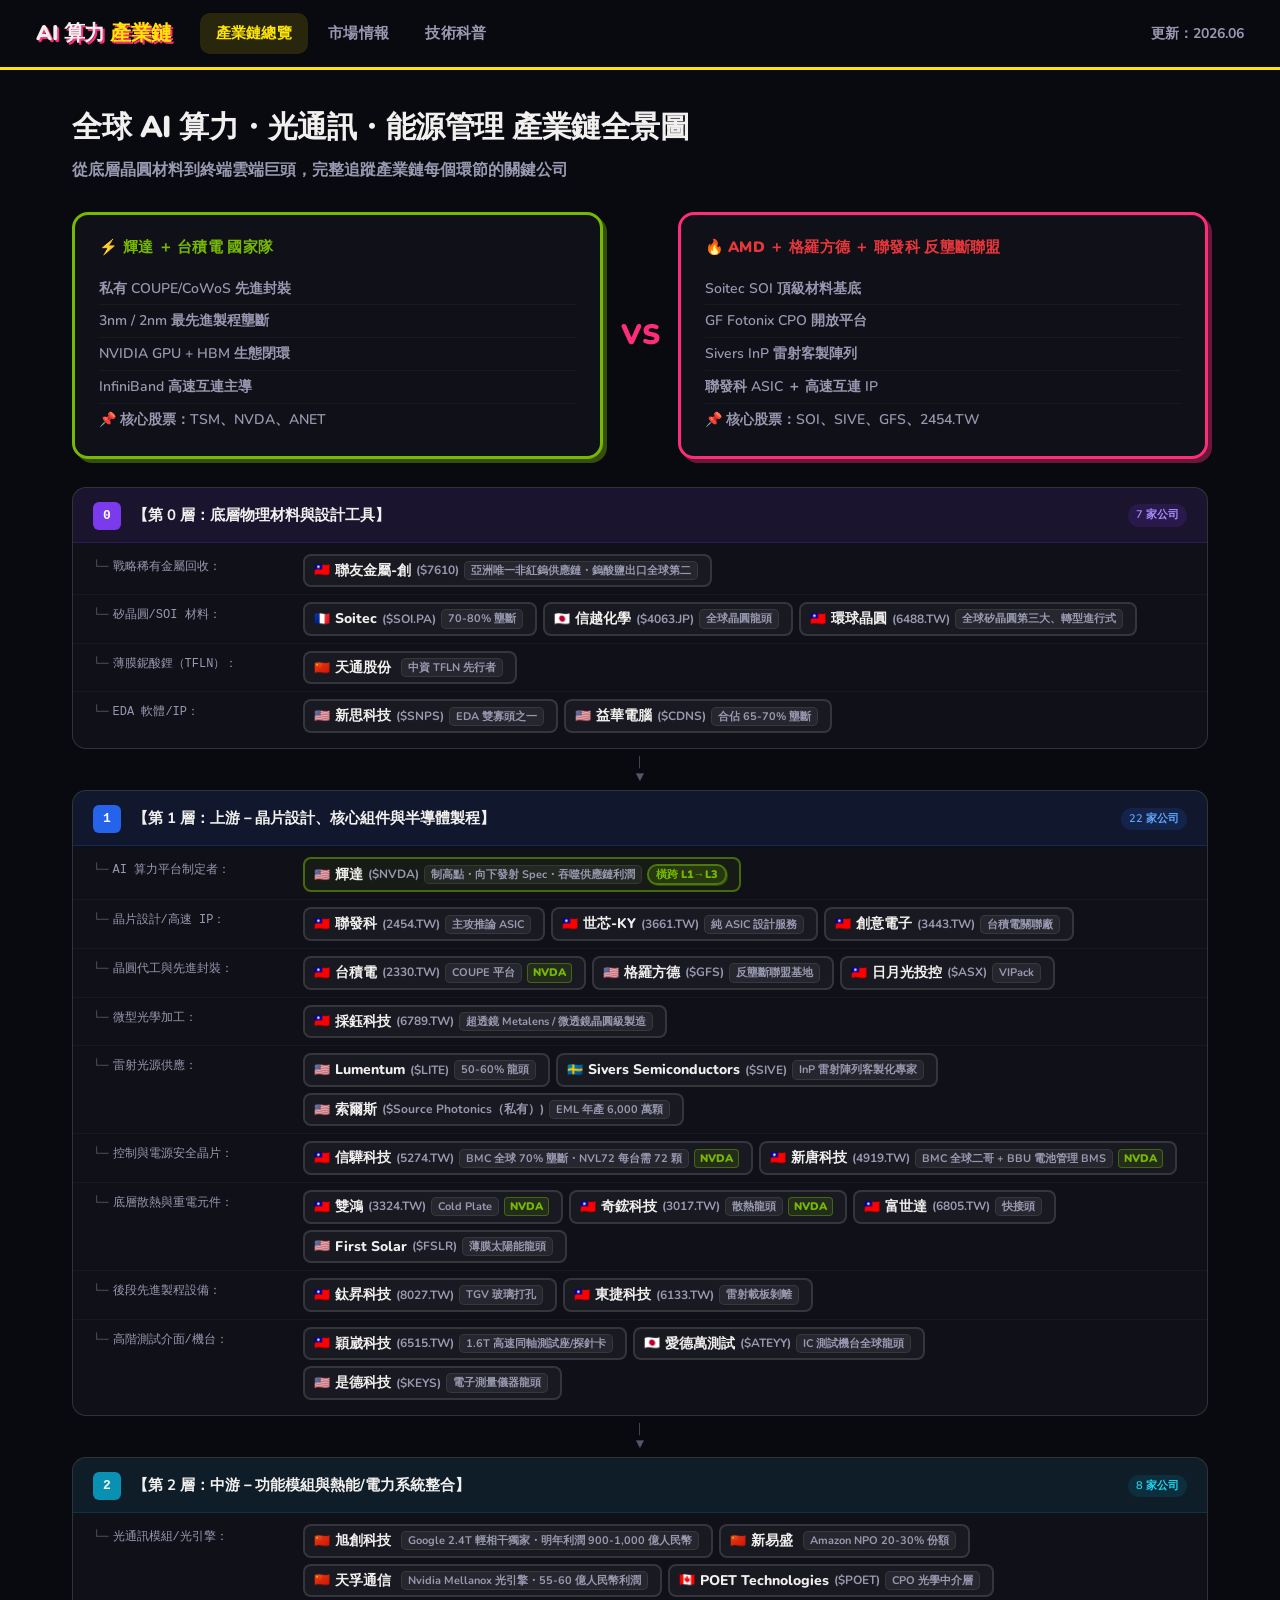
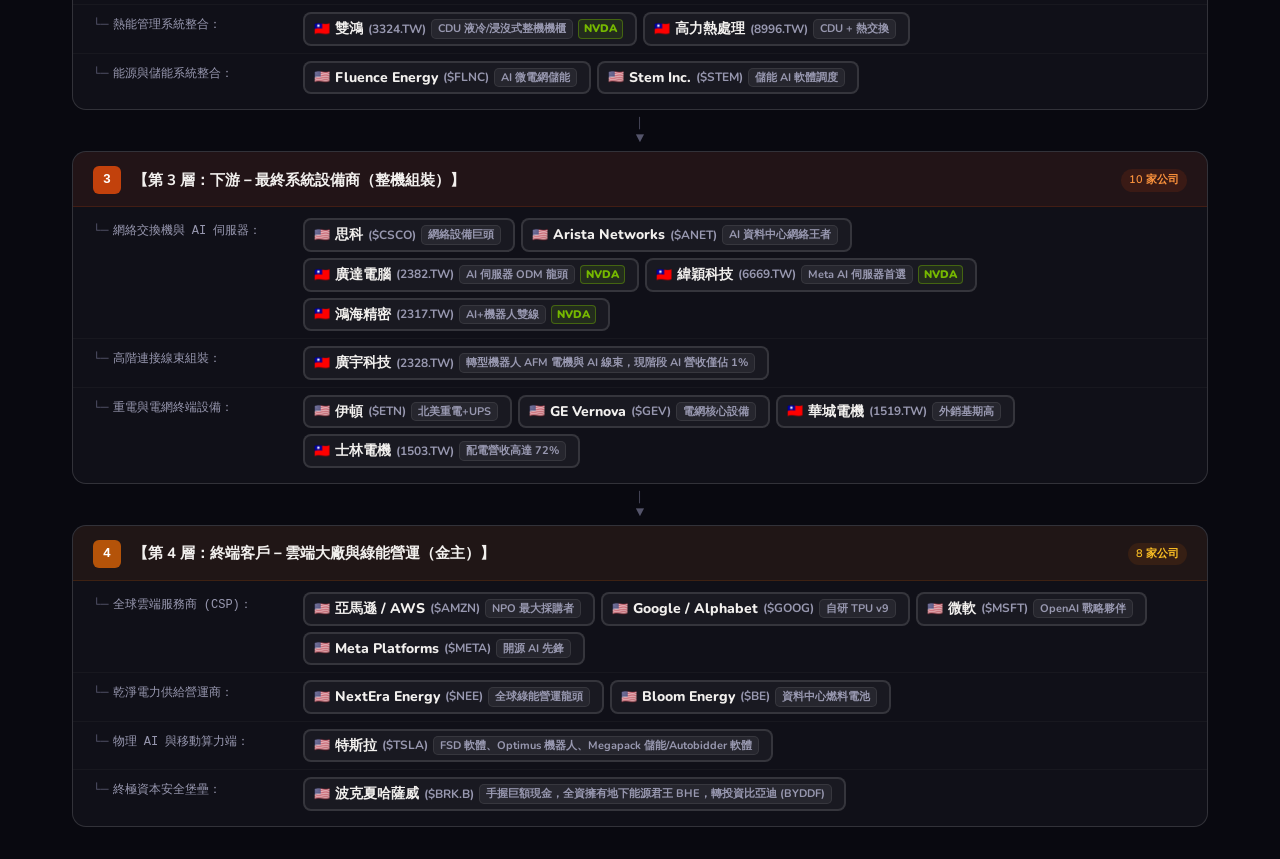
==== commit 97966284: "全站換裝：卡通街頭風格主題 - css/style.css: 色盤改為霓虹配色（黃 #ffe600・粉 #ff2d78・綠 #00ffaa・橙 #ff6b35）   各 Layer 使用獨立 --lc" ====
--- a/index.html
+++ b/index.html
@@ -4,6 +4,9 @@
   <meta charset="UTF-8">
   <meta name="viewport" content="width=device-width, initial-scale=1.0">
   <title>AI 算力產業鏈分析 2026</title>
+  <link rel="preconnect" href="https://fonts.googleapis.com">
+  <link rel="preconnect" href="https://fonts.gstatic.com" crossorigin>
+  <link href="https://fonts.googleapis.com/css2?family=Nunito:wght@400;600;700;800;900&display=swap" rel="stylesheet">
   <link rel="stylesheet" href="css/style.css">
 </head>
 <body>
--- a/css/style.css
+++ b/css/style.css
@@ -1,32 +1,35 @@
 :root {
-  --bg: #07090f;
-  --bg2: #0d1117;
-  --bg3: #161b27;
-  --border: rgba(255,255,255,0.08);
-  --text: #e2e8f0;
-  --text-muted: #8b99b5;
-  --text-dim: #4a5568;
-  --accent: #3b82f6;
-  --accent2: #818cf8;
-
-  --l0: #7c3aed; --l0-bg: rgba(124,58,237,0.12);
-  --l1: #2563eb; --l1-bg: rgba(37,99,235,0.12);
-  --l2: #0891b2; --l2-bg: rgba(8,145,178,0.12);
-  --l3: #c2410c; --l3-bg: rgba(194,65,12,0.12);
-  --l4: #b45309; --l4-bg: rgba(180,83,9,0.12);
-
-  --radius: 12px;
-  --radius-sm: 8px;
+  /* ── CARTOON / STREET ART THEME ── */
+  --bg:  #090910;
+  --bg2: #101018;
+  --bg3: #18182a;
+  --border: rgba(255,255,255,0.14);
+  --text: #f2f0ee;
+  --text-muted: #9898b0;
+  --text-dim: #54546a;
+  --accent:  #ffe600;
+  --accent2: #ff2d78;
+
+  /* Vivid neon layer palette */
+  --l0: #ff2d78; --l0-bg: rgba(255,45,120,0.14);
+  --l1: #ffe600; --l1-bg: rgba(255,230,0,0.13);
+  --l2: #00ffaa; --l2-bg: rgba(0,255,170,0.11);
+  --l3: #ff6b35; --l3-bg: rgba(255,107,53,0.13);
+  --l4: #c084fc; --l4-bg: rgba(192,132,252,0.12);
+
+  --radius: 14px;
+  --radius-sm: 10px;
+  --font: 'Nunito', 'PingFang TC', 'Microsoft JhengHei', -apple-system, BlinkMacSystemFont, sans-serif;
 }
 
 * { box-sizing: border-box; margin: 0; padding: 0; }
 
 body {
-  font-family: -apple-system, BlinkMacSystemFont, 'Segoe UI', 'PingFang TC',
-    'Microsoft JhengHei', sans-serif;
+  font-family: var(--font);
+  font-size: 17px;
   background: var(--bg);
   color: var(--text);
-  line-height: 1.6;
+  line-height: 1.7;
   min-height: 100vh;
 }
 
@@ -1437,6 +1440,41 @@
   color: var(--text-muted);
 }
 .learn-insight-icon { font-size: 20px; flex-shrink: 0; }
+
+/* ── Formula box ── */
+.learn-formula-box {
+  background: linear-gradient(135deg, rgba(99,102,241,.1), rgba(139,92,246,.08));
+  border: 1.5px solid rgba(99,102,241,.35);
+  border-radius: 14px;
+  padding: 18px 24px;
+  text-align: center;
+  margin: 20px 0;
+}
+.learn-formula-label {
+  font-size: 11px;
+  letter-spacing: .1em;
+  text-transform: uppercase;
+  color: var(--text-dim);
+  margin-bottom: 8px;
+}
+.learn-formula-eq {
+  font-size: 22px;
+  font-weight: 700;
+  color: var(--text);
+  letter-spacing: .03em;
+}
+
+/* ── Term tag: dream (本夢比) ── */
+.tt-dream {
+  background: rgba(245,158,11,.13);
+  color: #d97706;
+  border: 1px solid rgba(245,158,11,.3);
+  border-radius: 4px;
+  padding: 1px 6px;
+  font-size: .85em;
+  font-weight: 600;
+  white-space: nowrap;
+}
 
 /* ── Mind map ── */
 .learn-mindmap { display: flex; flex-direction: column; gap: 0; }
@@ -1647,3 +1685,273 @@
   .learn-glossary-item { grid-template-columns: 60px 1fr; }
   .learn-glossary-full { display: none; }
 }
+
+/* ═══════════════════════════════════════════════════════════
+   CARTOON / STREET ART THEME OVERRIDES
+   Neon palette · Thick outlines · Sticker cards · Bold type
+   ═══════════════════════════════════════════════════════════ */
+
+/* ── Header ── */
+.site-header {
+  height: 70px;
+  background: #090910;
+  border-bottom: 3px solid var(--accent);
+  padding: 0 36px;
+  gap: 28px;
+}
+.site-header .logo {
+  font-size: 21px;
+  font-weight: 900;
+  letter-spacing: -0.5px;
+  text-shadow: 2px 2px 0 var(--accent2);
+}
+.site-header .logo span { color: var(--accent); }
+.site-header nav a {
+  font-size: 15px;
+  font-weight: 800;
+  padding: 8px 16px;
+  border-radius: 10px;
+  letter-spacing: 0.02em;
+}
+.site-header nav a:hover,
+.site-header nav a.active {
+  background: rgba(255,230,0,0.13);
+  color: var(--accent);
+}
+.header-right { font-size: 14px; font-weight: 700; color: var(--text-muted); }
+
+/* ── Layer color tokens (sticker shadow per layer) ── */
+.layer-0 { --lc: var(--l0); --ls: rgba(255,45,120,0.45); }
+.layer-1 { --lc: var(--l1); --ls: rgba(255,230,0,0.45); }
+.layer-2 { --lc: var(--l2); --ls: rgba(0,255,170,0.35); }
+.layer-3 { --lc: var(--l3); --ls: rgba(255,107,53,0.45); }
+.layer-4 { --lc: var(--l4); --ls: rgba(192,132,252,0.45); }
+
+/* ── Layer header ── */
+.layer-header { padding: 20px 28px 14px; gap: 16px; }
+.layer-number {
+  width: 40px; height: 40px;
+  font-size: 17px; font-weight: 900;
+  border-radius: 10px;
+  box-shadow: 3px 3px 0 rgba(0,0,0,0.5);
+}
+.layer-info h2 { font-size: 20px; font-weight: 900; letter-spacing: -0.3px; }
+.layer-info p  { font-size: 14px; color: var(--text-muted); }
+.layer-count   { font-size: 13px; font-weight: 800; padding: 4px 12px; border-radius: 20px; }
+.layer-body    { padding: 20px 28px 28px; }
+.category-label {
+  font-size: 12px; font-weight: 900;
+  letter-spacing: 1px;
+  color: var(--lc, var(--text-dim));
+  margin-bottom: 12px;
+}
+
+/* ── Company card (sticker style) ── */
+.company-card {
+  border: 2.5px solid var(--lc, var(--border));
+  box-shadow: 3px 3px 0 var(--ls, rgba(255,255,255,0.1));
+  width: 215px;
+  padding: 16px 18px;
+  border-radius: 12px;
+  background: var(--bg2);
+}
+.company-card:hover {
+  transform: translate(-2px, -2px);
+  box-shadow: 5px 5px 0 var(--ls, rgba(255,255,255,0.15));
+  border-color: var(--lc, var(--accent));
+}
+.company-card:hover::before { opacity: 1; }
+.card-flag   { font-size: 18px; margin-bottom: 6px; }
+.card-ticker { font-size: 12px; font-weight: 900; letter-spacing: 0.8px; color: var(--lc, var(--text-muted)); }
+.card-name   { font-size: 16px; font-weight: 900; margin-bottom: 8px; line-height: 1.3; }
+.card-badge  {
+  font-size: 11px; padding: 3px 9px; font-weight: 900;
+  border-radius: 6px;
+  border: 2px solid var(--lc, var(--border));
+}
+
+/* ── Battle banner ── */
+.battle-card {
+  border: 3px solid;
+  border-radius: 16px;
+  padding: 20px 24px;
+}
+.battle-card.nvidia {
+  border-color: #76b900;
+  box-shadow: 4px 4px 0 rgba(118,185,0,0.4);
+}
+.battle-card.amd {
+  border-color: var(--accent2);
+  box-shadow: 4px 4px 0 rgba(255,45,120,0.4);
+}
+.battle-card h3 { font-size: 15px; font-weight: 900; margin-bottom: 12px; }
+.battle-card ul li { font-size: 14px; padding: 4px 0; font-weight: 600; }
+.battle-vs {
+  font-size: 28px; font-weight: 900;
+  color: var(--accent2);
+  text-shadow: 2px 2px 0 rgba(0,0,0,0.6);
+}
+
+/* ── Page titles ── */
+.page-title    { font-size: 30px; font-weight: 900; letter-spacing: -0.5px; }
+.page-subtitle { font-size: 16px; font-weight: 600; }
+
+/* ── Content blocks ── */
+.content-block {
+  border: 2px solid var(--border);
+  border-radius: 14px;
+}
+.content-block h3 {
+  font-size: 15px; font-weight: 900;
+  letter-spacing: 0.5px;
+  margin-bottom: 16px;
+}
+.content-block p { font-size: 17px; line-height: 1.9; }
+
+/* ── Bullet list ── */
+.bullet-list li { font-size: 17px; line-height: 1.85; padding: 6px 0 6px 20px; }
+
+/* ── Tag items ── */
+.tag-item {
+  font-size: 14px; font-weight: 700;
+  padding: 5px 14px;
+  border-radius: 8px;
+  border: 1.5px solid var(--border);
+}
+
+/* ── Tab bar ── */
+.tab-btn { font-size: 15px; font-weight: 800; padding: 12px 20px; }
+.tab-btn.active { font-weight: 900; border-bottom-color: var(--accent); }
+
+/* ── Company hero ── */
+.company-big-name { font-size: 36px; font-weight: 900; letter-spacing: -0.5px; }
+.company-tagline  { font-size: 18px; font-weight: 600; }
+.company-ticker-tag { font-size: 15px; font-weight: 900; padding: 5px 14px; }
+.company-layer-tag  { font-size: 13px; font-weight: 800; padding: 4px 12px; border-radius: 8px; }
+.company-category-tag { font-size: 13px; font-weight: 700; padding: 4px 12px; border-radius: 8px; }
+.company-platform-tag {
+  font-size: 13px; font-weight: 900;
+  border: 2px solid #76b900;
+  box-shadow: 2px 2px 0 rgba(118,185,0,0.4);
+  padding: 4px 12px;
+}
+
+/* ── Stock metrics ── */
+.metric-card  { border: 2px solid var(--border); border-radius: 12px; padding: 16px 14px; }
+.metric-value { font-size: 21px; font-weight: 900; }
+.metric-label { font-size: 11px; font-weight: 900; letter-spacing: 0.5px; margin-bottom: 10px; }
+.metric-sub   { font-size: 12px; }
+.metric-links a { font-weight: 800; border: 1.5px solid rgba(255,230,0,0.3); }
+.metric-links a:hover { background: rgba(255,230,0,0.1); color: var(--accent); }
+
+/* ── Intel page ── */
+.intel-card {
+  border: 2.5px solid var(--border);
+  border-radius: 16px;
+  margin-bottom: 20px;
+}
+.intel-card.open,
+.intel-card:hover {
+  border-color: var(--accent);
+  box-shadow: 3px 3px 0 rgba(255,230,0,0.3);
+}
+.intel-card-title   { font-size: 19px; font-weight: 900; }
+.intel-card-summary { font-size: 16px; line-height: 1.85; }
+.intel-toggle-btn {
+  font-size: 14px; font-weight: 900;
+  border: 2px solid var(--accent);
+  border-radius: 8px;
+  padding: 7px 18px;
+}
+.intel-toggle-btn:hover { background: var(--accent); color: #000; }
+.intel-date   { font-size: 13px; font-weight: 700; }
+.intel-source { font-size: 13px; font-weight: 900; }
+.intel-tag    { font-size: 12px; font-weight: 700; border-radius: 6px; }
+
+/* ── Co-chip on index ── */
+.co-chip {
+  padding: 5px 12px 5px 9px;
+  border-radius: 8px;
+  border: 2px solid rgba(255,255,255,0.12);
+}
+.co-chip:hover {
+  border-color: rgba(255,255,255,0.3);
+  box-shadow: 2px 2px 0 rgba(255,255,255,0.1);
+}
+.chip-name   { font-size: 14px; font-weight: 800; }
+.chip-ticker { font-size: 12px; font-weight: 700; }
+.chip-note   { font-size: 11px; font-weight: 700; border-radius: 5px; }
+.co-chip-platform { border-color: rgba(118,185,0,0.5); }
+.co-chip-platform:hover { border-color: rgba(118,185,0,0.8) !important; }
+.chip-span-badge {
+  font-weight: 900; font-size: 11px;
+  border: 2px solid rgba(118,185,0,0.5);
+  box-shadow: 1px 1px 0 rgba(118,185,0,0.3);
+}
+.chip-eco-badge {
+  font-weight: 900; font-size: 11px;
+  border: 1.5px solid rgba(118,185,0,0.4);
+}
+
+/* ── Notes editor ── */
+.notes-editor { font-size: 16px; line-height: 1.8; }
+
+/* ── Scroll top ── */
+.scroll-top {
+  font-size: 22px; font-weight: 900;
+  width: 52px; height: 52px;
+  border: 3px solid var(--accent);
+  box-shadow: 3px 3px 0 rgba(255,230,0,0.4);
+  background: var(--bg2);
+  color: var(--accent);
+  border-radius: 14px;
+}
+.scroll-top:hover {
+  background: var(--accent);
+  color: #000;
+  transform: translate(-2px, -2px);
+  box-shadow: 5px 5px 0 rgba(255,230,0,0.5);
+}
+
+/* ── Related intel links ── */
+.related-intel-link {
+  border: 2px solid var(--border);
+  border-radius: 12px;
+  padding: 14px 18px;
+}
+.related-intel-link:hover { border-color: var(--accent); box-shadow: 2px 2px 0 rgba(255,230,0,0.3); }
+.related-intel-title { font-size: 16px; font-weight: 700; }
+.related-intel-date  { font-size: 13px; }
+.related-intel-source { font-size: 13px; font-weight: 900; }
+
+/* ── Learn page ── */
+.learn-section-title { font-size: 24px; font-weight: 900; letter-spacing: -0.3px; }
+.learn-lead { font-size: 17px; line-height: 1.9; }
+.learn-h3 { font-size: 18px; font-weight: 900; }
+.learn-nav-link { font-size: 15px; font-weight: 800; }
+.learn-nav-link.active { border-left: 3px solid var(--accent); padding-left: 11px; }
+.learn-compare-head { font-size: 17px; font-weight: 900; }
+.learn-compare-card { border: 2.5px solid var(--border); border-radius: 14px; padding: 20px; }
+.learn-compare-card:hover { border-color: var(--accent); box-shadow: 3px 3px 0 rgba(255,230,0,0.2); }
+.learn-insight {
+  border: 2px solid rgba(99,102,241,.3);
+  border-radius: 14px;
+  font-size: 16px;
+}
+.learn-formula-box { border: 2.5px solid rgba(99,102,241,.5); border-radius: 16px; }
+.learn-formula-eq  { font-size: 26px; font-weight: 900; letter-spacing: .02em; }
+.learn-glossary-item { font-size: 14px; padding: 12px 0; }
+.learn-glossary-full { font-weight: 700; }
+
+/* ── Competitor table ── */
+.comp-table { font-size: 15px; }
+.comp-name  { font-weight: 800; }
+
+/* ── Risk items ── */
+.risk-item { font-size: 16px; }
+
+/* ── Responsive update ── */
+@media (max-width: 900px) {
+  .company-card { width: 175px; }
+  .card-name { font-size: 14px; }
+}
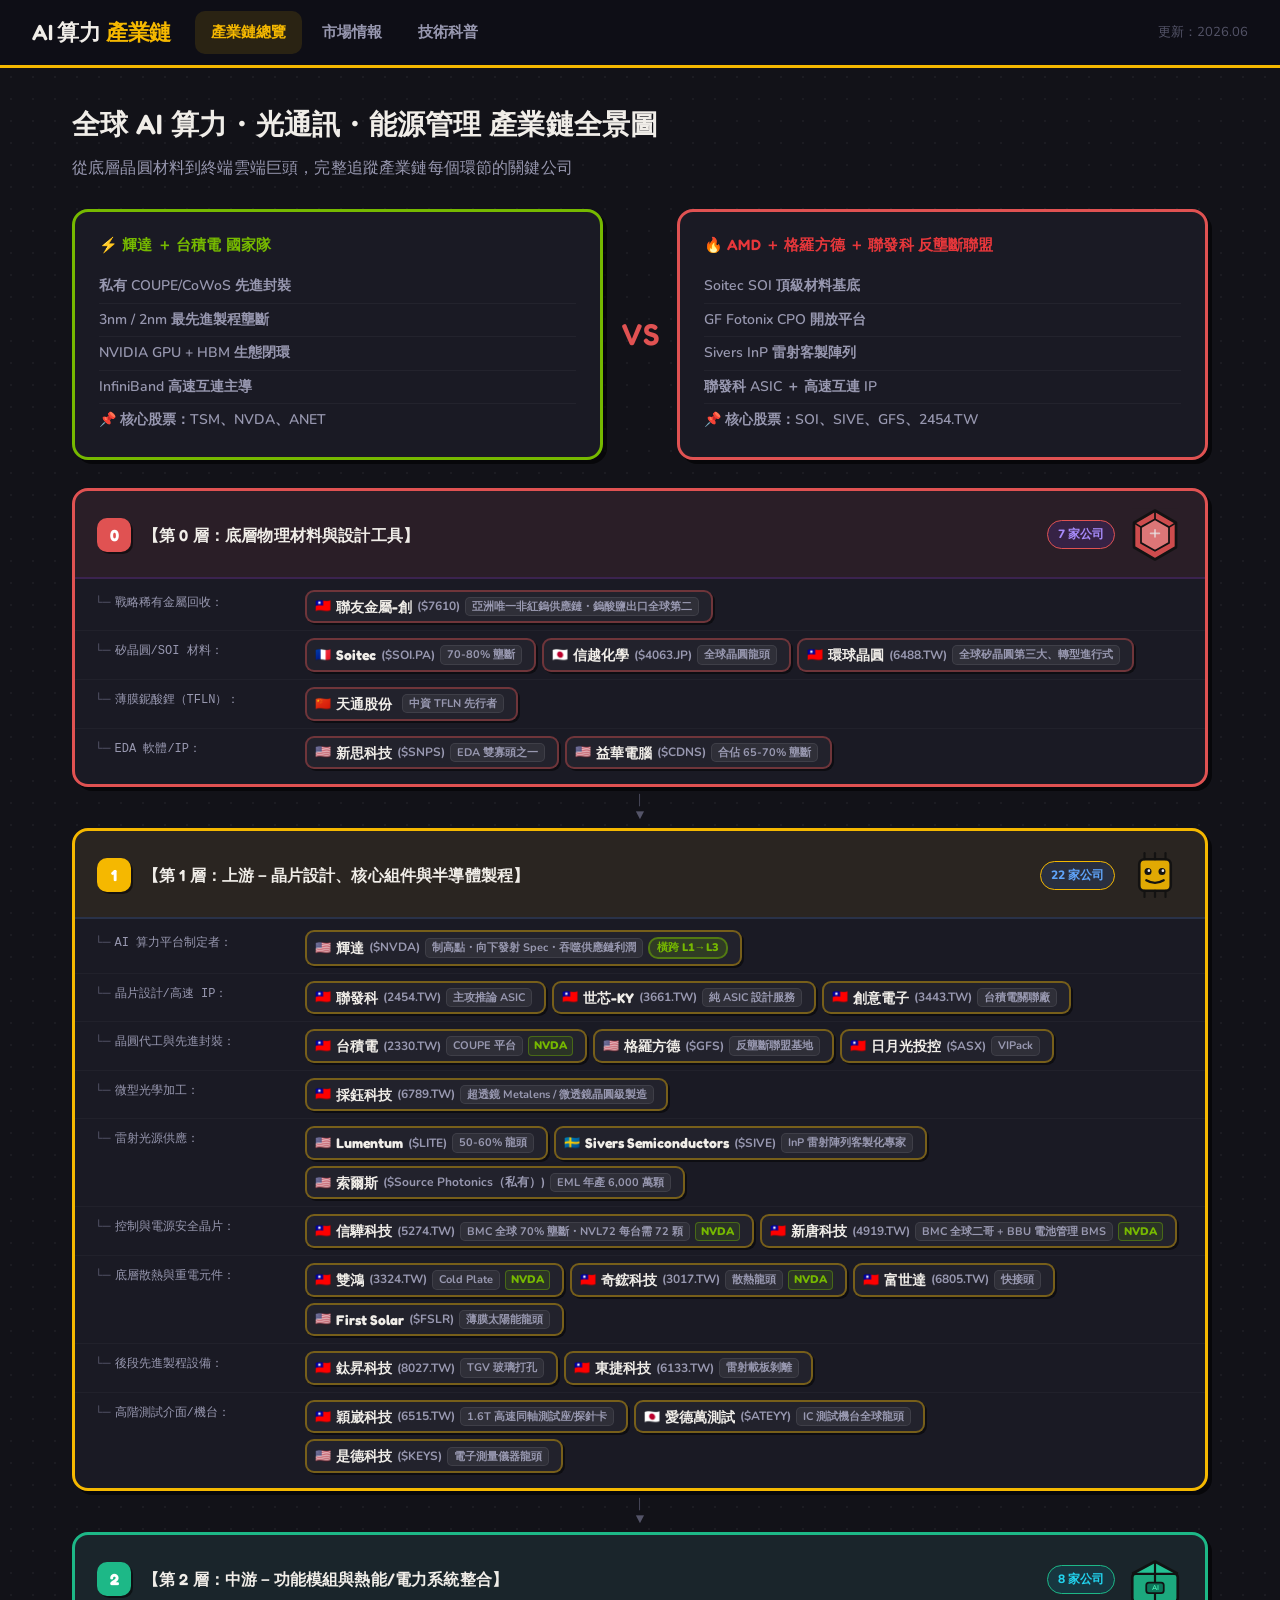
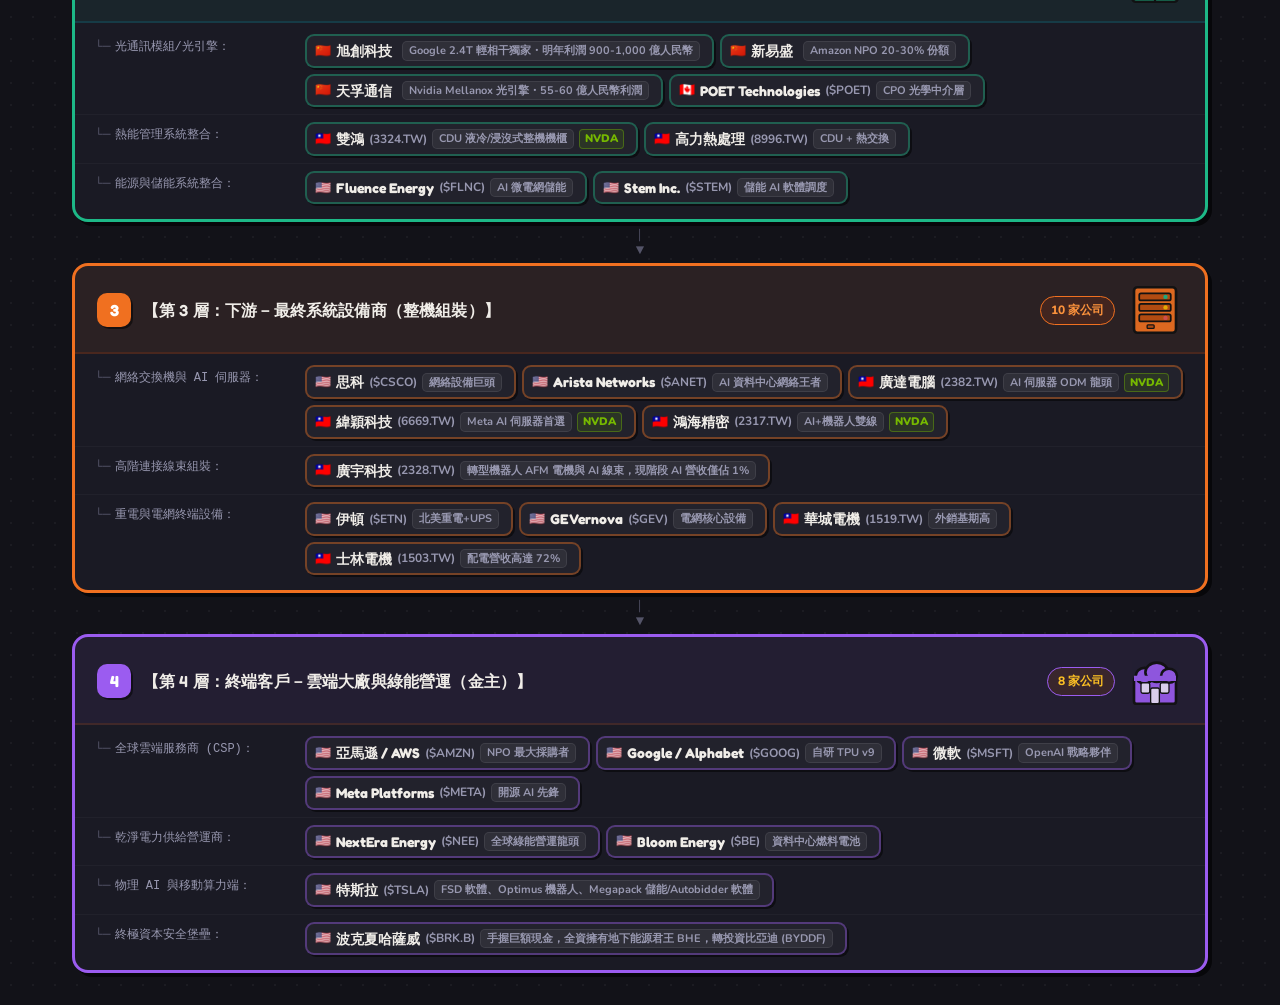
==== commit e77fd00d: "卡通主題 v2：扁平配色・Fredoka 字型・各層 SVG 插圖・無陰影 - css/style.css: 換用扁平飽和色（無霓虹光暈）、所有標題改用 Fredoka   圓體字型、body 加入 " ====
--- a/index.html
+++ b/index.html
@@ -6,7 +6,7 @@
   <title>AI 算力產業鏈分析 2026</title>
   <link rel="preconnect" href="https://fonts.googleapis.com">
   <link rel="preconnect" href="https://fonts.gstatic.com" crossorigin>
-  <link href="https://fonts.googleapis.com/css2?family=Nunito:wght@400;600;700;800;900&display=swap" rel="stylesheet">
+  <link href="https://fonts.googleapis.com/css2?family=Fredoka:wght@300;400;500;600&family=Nunito:wght@400;600;700;800;900&display=swap" rel="stylesheet">
   <link rel="stylesheet" href="css/style.css">
 </head>
 <body>
--- a/css/style.css
+++ b/css/style.css
@@ -1687,56 +1687,213 @@
 }
 
 /* ═══════════════════════════════════════════════════════════
-   CARTOON / STREET ART THEME OVERRIDES
-   Neon palette · Thick outlines · Sticker cards · Bold type
+   CARTOON THEME – Flat colour · Comic panels · Fredoka headings
    ═══════════════════════════════════════════════════════════ */
+
+/* ── Colour rework (flat, vivid, no glow) ── */
+:root {
+  --bg:  #121218;
+  --bg2: #1a1a24;
+  --bg3: #22222e;
+  --border: rgba(255,255,255,0.13);
+  --text: #f0ede8;
+  --text-muted: #9898b0;
+  --text-dim: #545468;
+  --accent:  #f5b800;
+  --accent2: #e05252;
+
+  --l0: #e05252; --l0-bg: rgba(224,82,82,0.12);
+  --l1: #f5b800; --l1-bg: rgba(245,184,0,0.12);
+  --l2: #1db887; --l2-bg: rgba(29,184,135,0.10);
+  --l3: #f07020; --l3-bg: rgba(240,112,32,0.12);
+  --l4: #9b5cf0; --l4-bg: rgba(155,92,240,0.12);
+
+  --font:      'Nunito',  'PingFang TC', 'Microsoft JhengHei', sans-serif;
+  --font-head: 'Fredoka', 'Nunito', 'PingFang TC', 'Microsoft JhengHei', sans-serif;
+  --radius: 14px;
+  --radius-sm: 10px;
+}
+
+/* ── Body: dot-grid halftone background ── */
+body {
+  font-family: var(--font);
+  font-size: 17px;
+  line-height: 1.75;
+  background-color: var(--bg);
+  background-image: radial-gradient(circle, rgba(255,255,255,0.045) 1px, transparent 1px);
+  background-size: 22px 22px;
+}
+
+/* ── Fredoka for all headings ── */
+h1, h2, h3,
+.page-title, .page-subtitle,
+.site-header .logo,
+.layer-info h2, .tree-layer-title,
+.company-big-name,
+.intel-card-title,
+.learn-section-title, .learn-h3,
+.content-block h3,
+.battle-card h3,
+.learn-compare-head,
+.company-tagline {
+  font-family: var(--font-head);
+  letter-spacing: 0.01em;
+}
 
 /* ── Header ── */
 .site-header {
-  height: 70px;
-  background: #090910;
+  height: 68px;
+  background: #0e0e16;
   border-bottom: 3px solid var(--accent);
-  padding: 0 36px;
-  gap: 28px;
 }
 .site-header .logo {
-  font-size: 21px;
-  font-weight: 900;
-  letter-spacing: -0.5px;
-  text-shadow: 2px 2px 0 var(--accent2);
+  font-size: 22px;
+  font-weight: 600;
+  letter-spacing: -0.2px;
+  color: var(--text);
+  text-shadow: none;
 }
 .site-header .logo span { color: var(--accent); }
 .site-header nav a {
   font-size: 15px;
-  font-weight: 800;
+  font-weight: 700;
   padding: 8px 16px;
   border-radius: 10px;
-  letter-spacing: 0.02em;
 }
 .site-header nav a:hover,
 .site-header nav a.active {
-  background: rgba(255,230,0,0.13);
+  background: rgba(245,184,0,0.12);
   color: var(--accent);
 }
-.header-right { font-size: 14px; font-weight: 700; color: var(--text-muted); }
-
-/* ── Layer color tokens (sticker shadow per layer) ── */
-.layer-0 { --lc: var(--l0); --ls: rgba(255,45,120,0.45); }
-.layer-1 { --lc: var(--l1); --ls: rgba(255,230,0,0.45); }
-.layer-2 { --lc: var(--l2); --ls: rgba(0,255,170,0.35); }
-.layer-3 { --lc: var(--l3); --ls: rgba(255,107,53,0.45); }
-.layer-4 { --lc: var(--l4); --ls: rgba(192,132,252,0.45); }
-
-/* ── Layer header ── */
+
+/* ── Page titles ── */
+.page-title { font-size: 28px; font-weight: 600; text-shadow: none; }
+.page-subtitle { font-size: 16px; font-weight: 500; }
+
+/* ── Layer colour tokens ── */
+.layer-0, .tl-0 { --lc: var(--l0); --ls: rgba(0,0,0,0.7); }
+.layer-1, .tl-1 { --lc: var(--l1); --ls: rgba(0,0,0,0.7); }
+.layer-2, .tl-2 { --lc: var(--l2); --ls: rgba(0,0,0,0.7); }
+.layer-3, .tl-3 { --lc: var(--l3); --ls: rgba(0,0,0,0.7); }
+.layer-4, .tl-4 { --lc: var(--l4); --ls: rgba(0,0,0,0.7); }
+
+/* ── Company card (comic sticker) ── */
+.company-card {
+  width: 215px;
+  padding: 16px 18px;
+  border: 3px solid var(--lc, var(--border));
+  border-radius: 14px;
+  box-shadow: 4px 4px 0 rgba(0,0,0,0.75);
+  background: var(--bg2);
+  transition: transform 0.14s, box-shadow 0.14s;
+}
+.company-card:hover {
+  transform: translate(-3px,-3px);
+  box-shadow: 7px 7px 0 rgba(0,0,0,0.75);
+}
+.company-card:hover::before { opacity: 1; }
+.card-flag   { font-size: 18px; margin-bottom: 6px; }
+.card-ticker { font-size: 12px; font-weight: 800; letter-spacing: 0.8px; color: var(--lc, var(--text-muted)); }
+.card-name   { font-size: 16px; font-weight: 800; margin-bottom: 8px; line-height: 1.3; font-family: var(--font-head); }
+.card-badge  {
+  font-size: 11px; padding: 3px 9px; font-weight: 800;
+  border-radius: 6px;
+  border: 2px solid var(--lc, var(--border));
+}
+
+/* ── Tree layer block (index page) ── */
+.tree-layer-block {
+  border: 3px solid var(--lc, var(--border));
+  border-radius: 16px;
+  box-shadow: 4px 4px 0 rgba(0,0,0,0.6);
+  overflow: hidden;
+}
+.tree-layer-header {
+  border-bottom: 2px solid var(--lc, var(--border));
+  background: rgba(0,0,0,0.25);
+  padding: 16px 22px 14px;
+  position: relative;
+  overflow: hidden;
+}
+.tree-layer-number {
+  width: 34px; height: 34px;
+  border-radius: 10px;
+  font-size: 16px; font-weight: 900;
+  background: var(--lc, var(--bg3));
+  color: #000;
+  box-shadow: 2px 2px 0 rgba(0,0,0,0.5);
+  font-family: var(--font-head);
+}
+.tree-layer-title {
+  font-size: 16px; font-weight: 600;
+  font-family: var(--font-head);
+  color: var(--text);
+}
+.tree-layer-count {
+  font-size: 12px; font-weight: 800;
+  background: rgba(0,0,0,0.3);
+  border: 1.5px solid var(--lc, var(--border));
+  color: var(--lc, var(--text-muted));
+  padding: 3px 10px; border-radius: 20px;
+}
+
+/* Tree layer tl-X: colour overrides */
+.tl-0 .tree-layer-header { background: rgba(224,82,82,0.08); }
+.tl-0 .tree-layer-number { background: var(--l0); }
+.tl-1 .tree-layer-header { background: rgba(245,184,0,0.07); }
+.tl-1 .tree-layer-number { background: var(--l1); }
+.tl-2 .tree-layer-header { background: rgba(29,184,135,0.07); }
+.tl-2 .tree-layer-number { background: var(--l2); }
+.tl-3 .tree-layer-header { background: rgba(240,112,32,0.08); }
+.tl-3 .tree-layer-number { background: var(--l3); }
+.tl-4 .tree-layer-header { background: rgba(155,92,240,0.07); }
+.tl-4 .tree-layer-number { background: var(--l4); }
+
+/* ── Tree illustration area ── */
+.tree-layer-illu {
+  margin-left: auto;
+  opacity: 0.9;
+  flex-shrink: 0;
+  line-height: 0;
+}
+
+/* ── Co-chip (index page chips) ── */
+.co-chip {
+  padding: 5px 12px 5px 8px;
+  border-radius: 9px;
+  border: 2px solid rgba(255,255,255,0.13);
+  background: rgba(255,255,255,0.04);
+  box-shadow: 2px 2px 0 rgba(0,0,0,0.5);
+}
+.co-chip:hover {
+  border-color: var(--lc, rgba(255,255,255,0.3));
+  transform: translate(-1px,-1px);
+  box-shadow: 3px 3px 0 rgba(0,0,0,0.5);
+}
+.chip-name   { font-size: 14px; font-weight: 800; font-family: var(--font-head); }
+.chip-ticker { font-size: 12px; font-weight: 700; }
+.chip-note   { font-size: 11px; font-weight: 700; border-radius: 5px; }
+
+.tl-0 .co-chip { border-color: rgba(224,82,82,0.4); }
+.tl-1 .co-chip { border-color: rgba(245,184,0,0.4); }
+.tl-2 .co-chip { border-color: rgba(29,184,135,0.4); }
+.tl-3 .co-chip { border-color: rgba(240,112,32,0.4); }
+.tl-4 .co-chip { border-color: rgba(155,92,240,0.4); }
+
+/* ── Layer block (company page) ── */
 .layer-header { padding: 20px 28px 14px; gap: 16px; }
 .layer-number {
   width: 40px; height: 40px;
   font-size: 17px; font-weight: 900;
   border-radius: 10px;
-  box-shadow: 3px 3px 0 rgba(0,0,0,0.5);
-}
-.layer-info h2 { font-size: 20px; font-weight: 900; letter-spacing: -0.3px; }
-.layer-info p  { font-size: 14px; color: var(--text-muted); }
+  box-shadow: 3px 3px 0 rgba(0,0,0,0.6);
+  font-family: var(--font-head);
+}
+.layer-info h2 {
+  font-size: 20px; font-weight: 600;
+  font-family: var(--font-head);
+}
+.layer-info p  { font-size: 14px; }
 .layer-count   { font-size: 13px; font-weight: 800; padding: 4px 12px; border-radius: 20px; }
 .layer-body    { padding: 20px 28px 28px; }
 .category-label {
@@ -1746,212 +1903,145 @@
   margin-bottom: 12px;
 }
 
-/* ── Company card (sticker style) ── */
-.company-card {
-  border: 2.5px solid var(--lc, var(--border));
-  box-shadow: 3px 3px 0 var(--ls, rgba(255,255,255,0.1));
-  width: 215px;
-  padding: 16px 18px;
-  border-radius: 12px;
-  background: var(--bg2);
-}
-.company-card:hover {
-  transform: translate(-2px, -2px);
-  box-shadow: 5px 5px 0 var(--ls, rgba(255,255,255,0.15));
-  border-color: var(--lc, var(--accent));
-}
-.company-card:hover::before { opacity: 1; }
-.card-flag   { font-size: 18px; margin-bottom: 6px; }
-.card-ticker { font-size: 12px; font-weight: 900; letter-spacing: 0.8px; color: var(--lc, var(--text-muted)); }
-.card-name   { font-size: 16px; font-weight: 900; margin-bottom: 8px; line-height: 1.3; }
-.card-badge  {
-  font-size: 11px; padding: 3px 9px; font-weight: 900;
-  border-radius: 6px;
-  border: 2px solid var(--lc, var(--border));
-}
+/* Layer colour overrides (company page) */
+.layer-0 .layer-header { background: rgba(224,82,82,0.09); }
+.layer-0 .layer-number { background: var(--l0); color: #000; }
+.layer-1 .layer-header { background: rgba(245,184,0,0.08); }
+.layer-1 .layer-number { background: var(--l1); color: #000; }
+.layer-2 .layer-header { background: rgba(29,184,135,0.08); }
+.layer-2 .layer-number { background: var(--l2); color: #000; }
+.layer-3 .layer-header { background: rgba(240,112,32,0.09); }
+.layer-3 .layer-number { background: var(--l3); color: #000; }
+.layer-4 .layer-header { background: rgba(155,92,240,0.08); }
+.layer-4 .layer-number { background: var(--l4); color: #000; }
 
 /* ── Battle banner ── */
 .battle-card {
   border: 3px solid;
   border-radius: 16px;
   padding: 20px 24px;
-}
-.battle-card.nvidia {
-  border-color: #76b900;
-  box-shadow: 4px 4px 0 rgba(118,185,0,0.4);
-}
-.battle-card.amd {
-  border-color: var(--accent2);
-  box-shadow: 4px 4px 0 rgba(255,45,120,0.4);
-}
-.battle-card h3 { font-size: 15px; font-weight: 900; margin-bottom: 12px; }
-.battle-card ul li { font-size: 14px; padding: 4px 0; font-weight: 600; }
+  box-shadow: 4px 4px 0 rgba(0,0,0,0.6);
+}
+.battle-card.nvidia { border-color: #76b900; }
+.battle-card.amd    { border-color: var(--accent2); }
+.battle-card h3     { font-size: 15px; font-weight: 600; margin-bottom: 12px; font-family: var(--font-head); }
+.battle-card ul li  { font-size: 14px; font-weight: 600; padding: 4px 0; }
 .battle-vs {
-  font-size: 28px; font-weight: 900;
+  font-size: 30px; font-weight: 600;
+  font-family: var(--font-head);
   color: var(--accent2);
-  text-shadow: 2px 2px 0 rgba(0,0,0,0.6);
-}
-
-/* ── Page titles ── */
-.page-title    { font-size: 30px; font-weight: 900; letter-spacing: -0.5px; }
-.page-subtitle { font-size: 16px; font-weight: 600; }
+  text-shadow: none;
+}
 
 /* ── Content blocks ── */
-.content-block {
-  border: 2px solid var(--border);
-  border-radius: 14px;
-}
-.content-block h3 {
-  font-size: 15px; font-weight: 900;
-  letter-spacing: 0.5px;
-  margin-bottom: 16px;
-}
-.content-block p { font-size: 17px; line-height: 1.9; }
-
-/* ── Bullet list ── */
-.bullet-list li { font-size: 17px; line-height: 1.85; padding: 6px 0 6px 20px; }
-
-/* ── Tag items ── */
-.tag-item {
-  font-size: 14px; font-weight: 700;
-  padding: 5px 14px;
-  border-radius: 8px;
-  border: 1.5px solid var(--border);
-}
-
-/* ── Tab bar ── */
-.tab-btn { font-size: 15px; font-weight: 800; padding: 12px 20px; }
+.content-block { border: 2px solid var(--border); border-radius: 14px; }
+.content-block h3 { font-size: 15px; font-weight: 800; margin-bottom: 16px; }
+.content-block p  { font-size: 17px; line-height: 1.9; }
+.bullet-list li   { font-size: 17px; line-height: 1.85; padding: 6px 0 6px 20px; }
+.tag-item         { font-size: 14px; font-weight: 700; padding: 5px 14px; border-radius: 8px; }
+.risk-item        { font-size: 16px; }
+
+/* ── Tabs ── */
+.tab-btn        { font-size: 15px; font-weight: 800; padding: 12px 20px; }
 .tab-btn.active { font-weight: 900; border-bottom-color: var(--accent); }
 
 /* ── Company hero ── */
-.company-big-name { font-size: 36px; font-weight: 900; letter-spacing: -0.5px; }
-.company-tagline  { font-size: 18px; font-weight: 600; }
-.company-ticker-tag { font-size: 15px; font-weight: 900; padding: 5px 14px; }
+.company-big-name   { font-size: 36px; font-weight: 600; text-shadow: none; }
+.company-tagline    { font-size: 18px; font-weight: 500; }
+.company-ticker-tag { font-size: 15px; font-weight: 800; padding: 5px 14px; }
 .company-layer-tag  { font-size: 13px; font-weight: 800; padding: 4px 12px; border-radius: 8px; }
 .company-category-tag { font-size: 13px; font-weight: 700; padding: 4px 12px; border-radius: 8px; }
 .company-platform-tag {
-  font-size: 13px; font-weight: 900;
+  font-size: 13px; font-weight: 800;
   border: 2px solid #76b900;
-  box-shadow: 2px 2px 0 rgba(118,185,0,0.4);
+  box-shadow: 2px 2px 0 rgba(0,0,0,0.5);
   padding: 4px 12px;
+  text-shadow: none;
 }
 
 /* ── Stock metrics ── */
 .metric-card  { border: 2px solid var(--border); border-radius: 12px; padding: 16px 14px; }
-.metric-value { font-size: 21px; font-weight: 900; }
+.metric-value { font-size: 21px; font-weight: 800; font-family: var(--font-head); }
 .metric-label { font-size: 11px; font-weight: 900; letter-spacing: 0.5px; margin-bottom: 10px; }
 .metric-sub   { font-size: 12px; }
-.metric-links a { font-weight: 800; border: 1.5px solid rgba(255,230,0,0.3); }
-.metric-links a:hover { background: rgba(255,230,0,0.1); color: var(--accent); }
-
-/* ── Intel page ── */
+
+/* ── Intel cards ── */
 .intel-card {
   border: 2.5px solid var(--border);
   border-radius: 16px;
   margin-bottom: 20px;
+  box-shadow: 3px 3px 0 rgba(0,0,0,0.5);
 }
 .intel-card.open,
 .intel-card:hover {
   border-color: var(--accent);
-  box-shadow: 3px 3px 0 rgba(255,230,0,0.3);
-}
-.intel-card-title   { font-size: 19px; font-weight: 900; }
+  box-shadow: 4px 4px 0 rgba(0,0,0,0.6);
+}
+.intel-card-title   { font-size: 19px; font-weight: 700; font-family: var(--font-head); }
 .intel-card-summary { font-size: 16px; line-height: 1.85; }
 .intel-toggle-btn {
   font-size: 14px; font-weight: 900;
   border: 2px solid var(--accent);
-  border-radius: 8px;
-  padding: 7px 18px;
+  border-radius: 8px; padding: 7px 18px;
+  box-shadow: 2px 2px 0 rgba(0,0,0,0.5);
 }
 .intel-toggle-btn:hover { background: var(--accent); color: #000; }
 .intel-date   { font-size: 13px; font-weight: 700; }
 .intel-source { font-size: 13px; font-weight: 900; }
-.intel-tag    { font-size: 12px; font-weight: 700; border-radius: 6px; }
-
-/* ── Co-chip on index ── */
-.co-chip {
-  padding: 5px 12px 5px 9px;
-  border-radius: 8px;
-  border: 2px solid rgba(255,255,255,0.12);
-}
-.co-chip:hover {
-  border-color: rgba(255,255,255,0.3);
-  box-shadow: 2px 2px 0 rgba(255,255,255,0.1);
-}
-.chip-name   { font-size: 14px; font-weight: 800; }
-.chip-ticker { font-size: 12px; font-weight: 700; }
-.chip-note   { font-size: 11px; font-weight: 700; border-radius: 5px; }
-.co-chip-platform { border-color: rgba(118,185,0,0.5); }
-.co-chip-platform:hover { border-color: rgba(118,185,0,0.8) !important; }
-.chip-span-badge {
-  font-weight: 900; font-size: 11px;
-  border: 2px solid rgba(118,185,0,0.5);
-  box-shadow: 1px 1px 0 rgba(118,185,0,0.3);
-}
-.chip-eco-badge {
-  font-weight: 900; font-size: 11px;
-  border: 1.5px solid rgba(118,185,0,0.4);
-}
-
-/* ── Notes editor ── */
+
+/* ── Notes ── */
 .notes-editor { font-size: 16px; line-height: 1.8; }
+
+/* ── Related intel ── */
+.related-intel-link   { border: 2px solid var(--border); border-radius: 12px; padding: 14px 18px; box-shadow: 2px 2px 0 rgba(0,0,0,0.4); }
+.related-intel-link:hover { border-color: var(--accent); }
+.related-intel-title  { font-size: 16px; font-weight: 700; }
+.related-intel-source { font-size: 13px; font-weight: 900; }
+
+/* ── Learn page ── */
+.learn-section-title { font-size: 24px; font-weight: 600; }
+.learn-lead    { font-size: 17px; line-height: 1.9; }
+.learn-h3      { font-size: 18px; font-weight: 700; font-family: var(--font-head); }
+.learn-nav-link { font-size: 15px; font-weight: 800; }
+.learn-nav-link.active { border-left: 3px solid var(--accent); padding-left: 11px; }
+.learn-compare-head  { font-size: 17px; font-weight: 700; font-family: var(--font-head); }
+.learn-compare-card  { border: 2.5px solid var(--border); border-radius: 14px; padding: 20px; box-shadow: 3px 3px 0 rgba(0,0,0,0.5); }
+.learn-compare-card:hover { border-color: var(--accent); }
+.learn-insight { border: 2px solid rgba(99,102,241,.3); border-radius: 14px; font-size: 16px; }
+.learn-formula-box { border: 2.5px solid rgba(99,102,241,.5); border-radius: 16px; }
+.learn-formula-eq  { font-size: 26px; font-weight: 700; font-family: var(--font-head); }
+.learn-glossary-item { font-size: 14px; padding: 12px 0; }
+.learn-glossary-full { font-weight: 700; }
+.comp-table { font-size: 15px; }
+.comp-name  { font-weight: 800; }
 
 /* ── Scroll top ── */
 .scroll-top {
   font-size: 22px; font-weight: 900;
   width: 52px; height: 52px;
   border: 3px solid var(--accent);
-  box-shadow: 3px 3px 0 rgba(255,230,0,0.4);
+  box-shadow: 3px 3px 0 rgba(0,0,0,0.6);
   background: var(--bg2);
   color: var(--accent);
   border-radius: 14px;
+  text-shadow: none;
 }
 .scroll-top:hover {
   background: var(--accent);
   color: #000;
-  transform: translate(-2px, -2px);
-  box-shadow: 5px 5px 0 rgba(255,230,0,0.5);
-}
-
-/* ── Related intel links ── */
-.related-intel-link {
-  border: 2px solid var(--border);
-  border-radius: 12px;
-  padding: 14px 18px;
-}
-.related-intel-link:hover { border-color: var(--accent); box-shadow: 2px 2px 0 rgba(255,230,0,0.3); }
-.related-intel-title { font-size: 16px; font-weight: 700; }
-.related-intel-date  { font-size: 13px; }
-.related-intel-source { font-size: 13px; font-weight: 900; }
-
-/* ── Learn page ── */
-.learn-section-title { font-size: 24px; font-weight: 900; letter-spacing: -0.3px; }
-.learn-lead { font-size: 17px; line-height: 1.9; }
-.learn-h3 { font-size: 18px; font-weight: 900; }
-.learn-nav-link { font-size: 15px; font-weight: 800; }
-.learn-nav-link.active { border-left: 3px solid var(--accent); padding-left: 11px; }
-.learn-compare-head { font-size: 17px; font-weight: 900; }
-.learn-compare-card { border: 2.5px solid var(--border); border-radius: 14px; padding: 20px; }
-.learn-compare-card:hover { border-color: var(--accent); box-shadow: 3px 3px 0 rgba(255,230,0,0.2); }
-.learn-insight {
-  border: 2px solid rgba(99,102,241,.3);
-  border-radius: 14px;
-  font-size: 16px;
-}
-.learn-formula-box { border: 2.5px solid rgba(99,102,241,.5); border-radius: 16px; }
-.learn-formula-eq  { font-size: 26px; font-weight: 900; letter-spacing: .02em; }
-.learn-glossary-item { font-size: 14px; padding: 12px 0; }
-.learn-glossary-full { font-weight: 700; }
-
-/* ── Competitor table ── */
-.comp-table { font-size: 15px; }
-.comp-name  { font-weight: 800; }
-
-/* ── Risk items ── */
-.risk-item { font-size: 16px; }
-
-/* ── Responsive update ── */
+  transform: translate(-2px,-2px);
+  box-shadow: 5px 5px 0 rgba(0,0,0,0.7);
+}
+
+/* ── NVIDIA platform ── */
+.co-chip-platform { border-color: rgba(118,185,0,0.5); }
+.co-chip-platform:hover { border-color: rgba(118,185,0,0.8) !important; }
+.chip-span-badge  { font-weight: 900; font-size: 11px; border: 2px solid rgba(118,185,0,0.5); }
+.chip-eco-badge   { font-weight: 900; font-size: 11px; border: 1.5px solid rgba(118,185,0,0.4); }
+
+/* ── Responsive ── */
 @media (max-width: 900px) {
   .company-card { width: 175px; }
-  .card-name { font-size: 14px; }
-}
+  .card-name    { font-size: 14px; }
+  .tree-layer-illu { display: none; }
+}
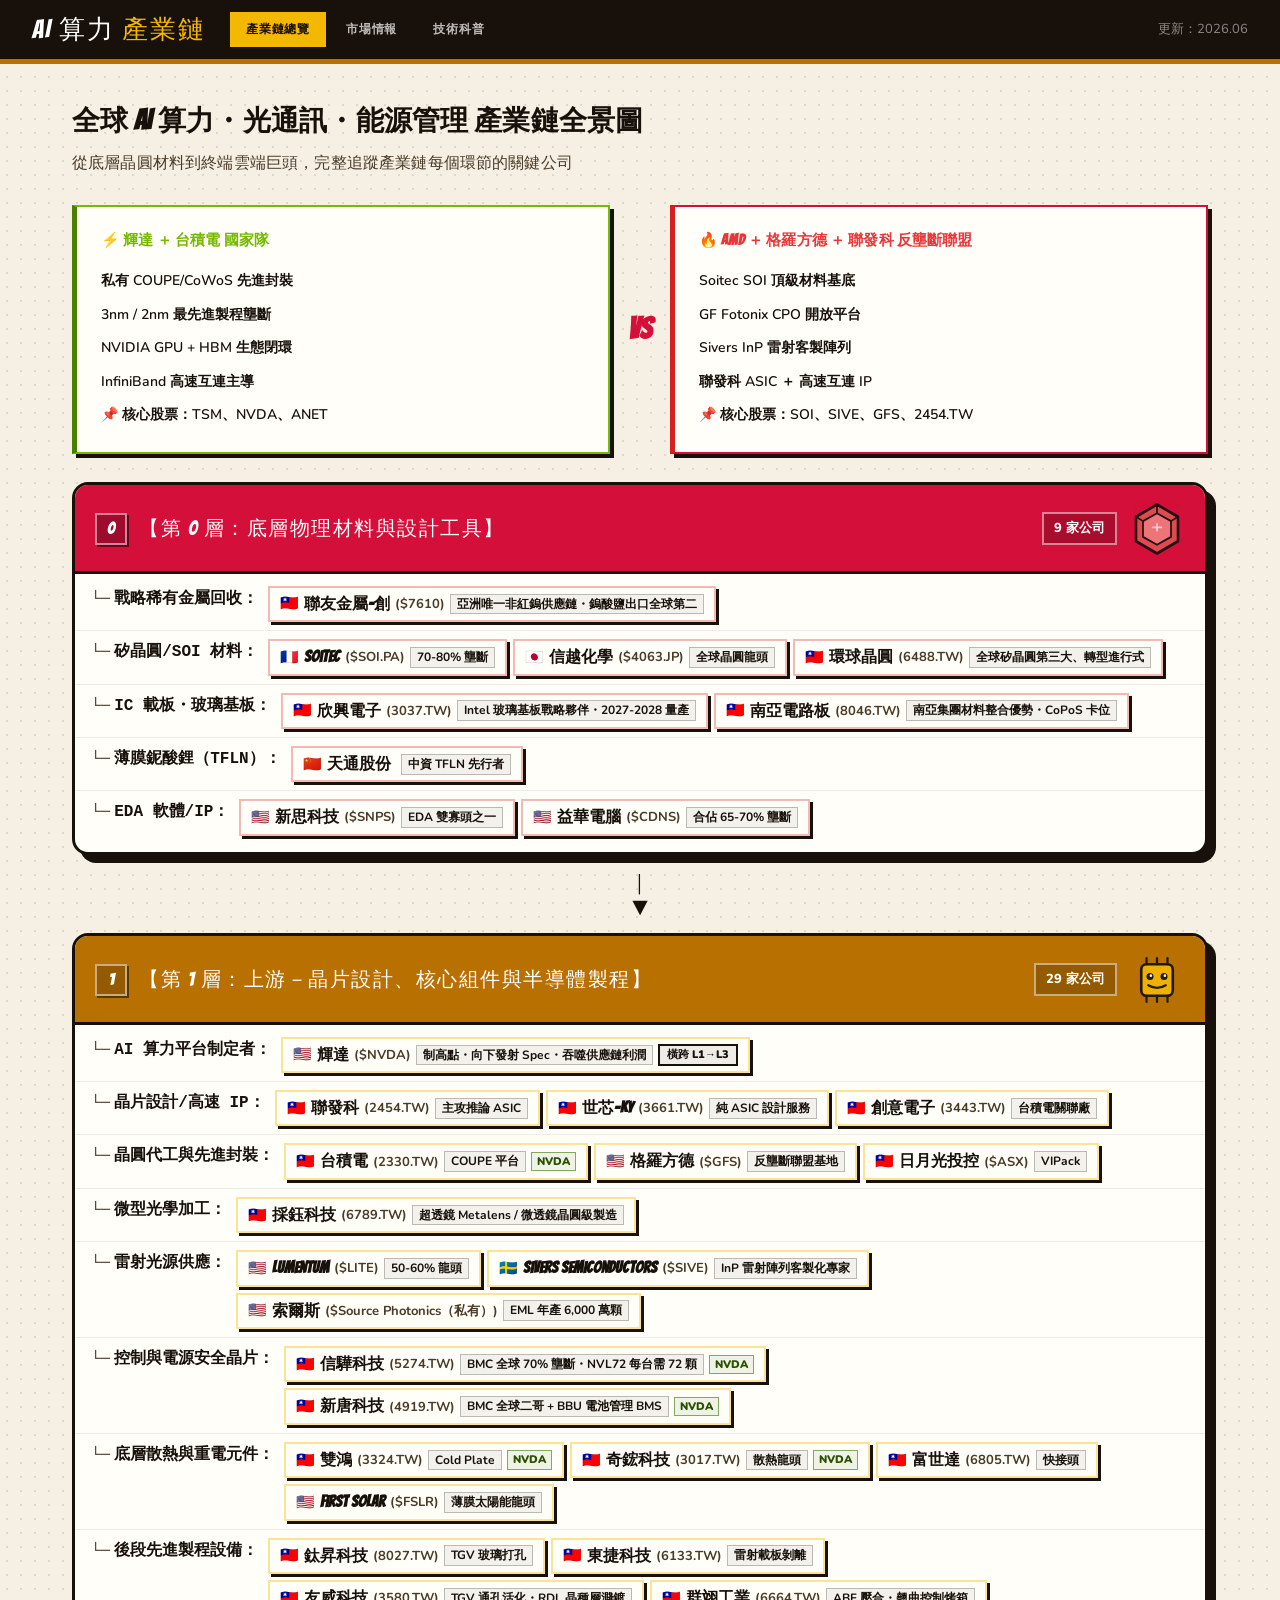
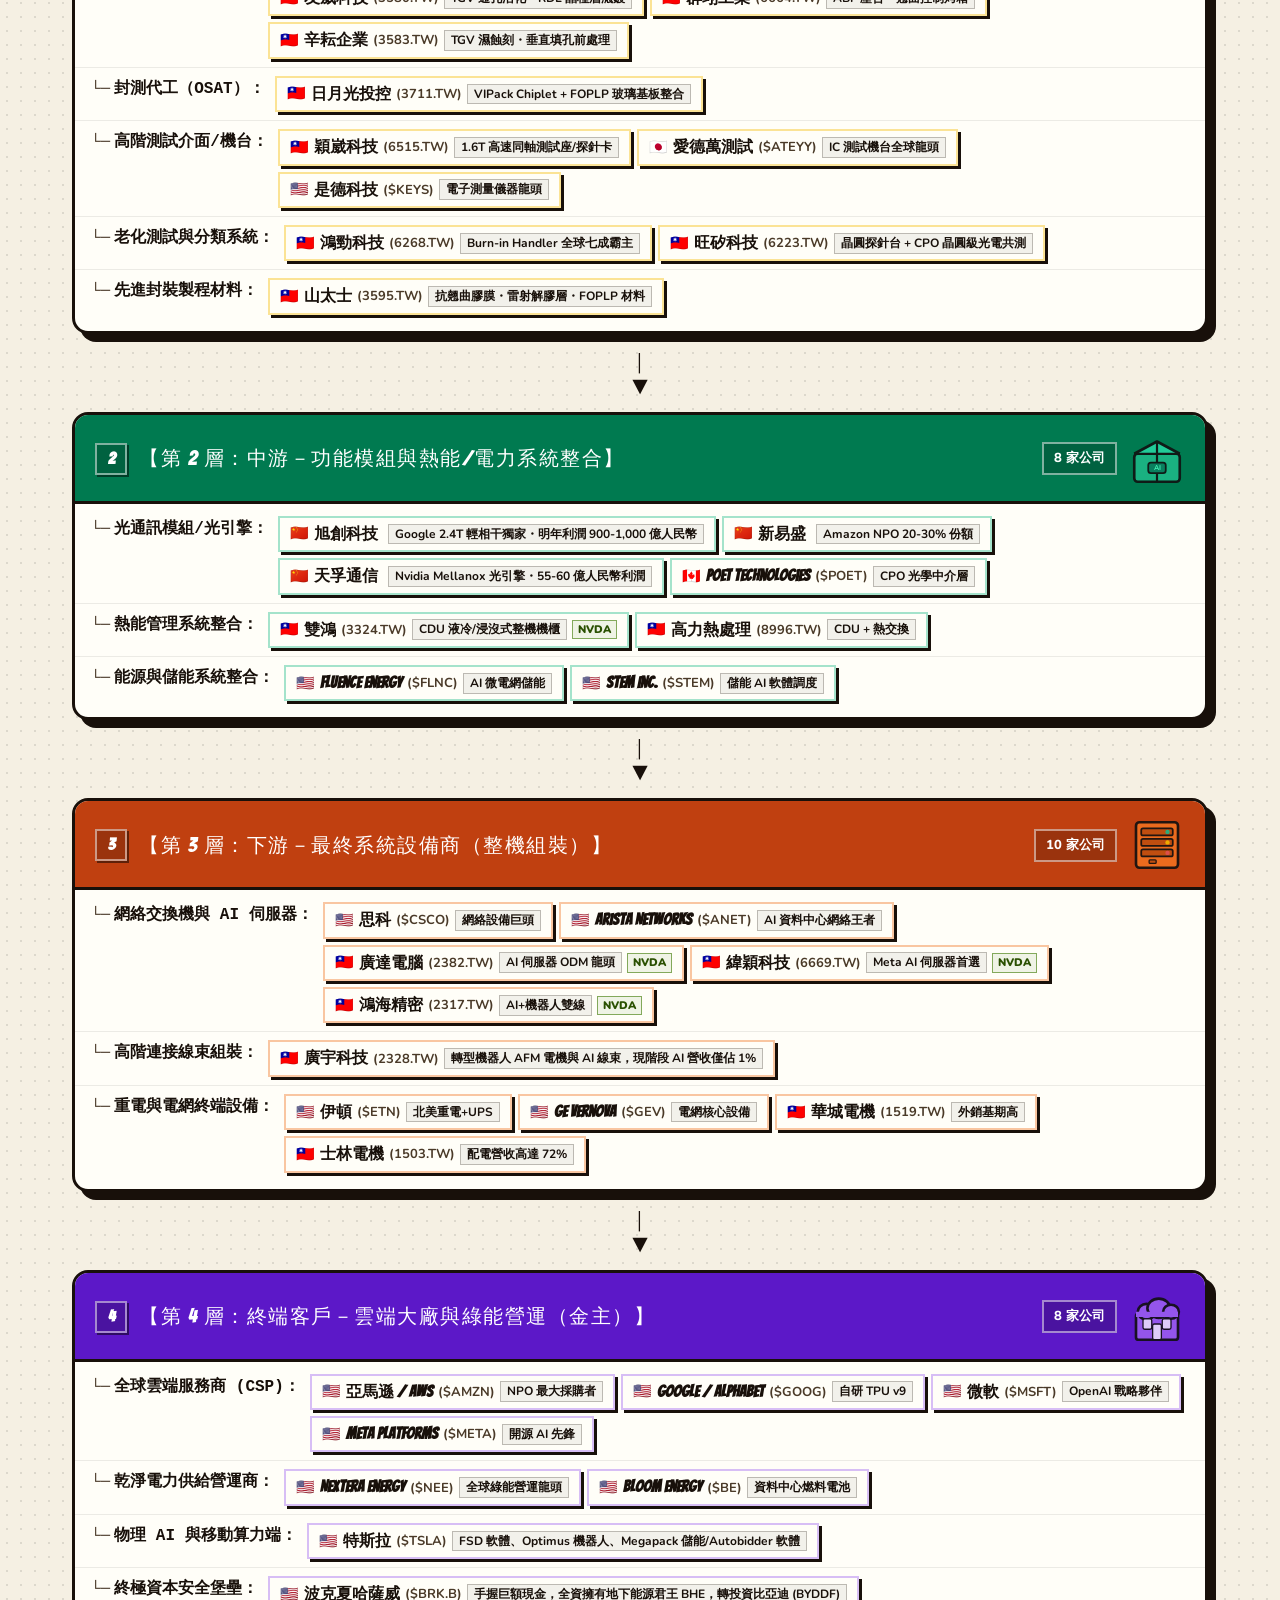
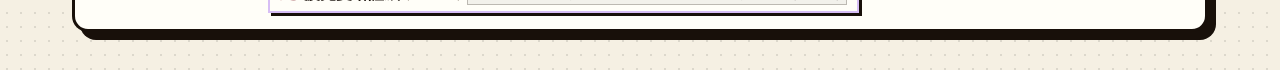
==== commit a45096cf: "漫畫風格大改造：換成漫畫紙質背景、Bangers字型、粗黑框偏移陰影 - 背景從黑色改為暖米色紙質（#f5f0e3）+ 半色調點陣 - 加入 Bangers 漫畫字型（英數標題用） - 所有卡片改用 " ====
--- a/index.html
+++ b/index.html
@@ -6,7 +6,7 @@
   <title>AI 算力產業鏈分析 2026</title>
   <link rel="preconnect" href="https://fonts.googleapis.com">
   <link rel="preconnect" href="https://fonts.gstatic.com" crossorigin>
-  <link href="https://fonts.googleapis.com/css2?family=Fredoka:wght@300;400;500;600&family=Nunito:wght@400;600;700;800;900&display=swap" rel="stylesheet">
+  <link href="https://fonts.googleapis.com/css2?family=Bangers&family=Fredoka:wght@300;400;500;600&family=Nunito:wght@400;600;700;800;900&display=swap" rel="stylesheet">
   <link rel="stylesheet" href="css/style.css">
 </head>
 <body>
--- a/css/style.css
+++ b/css/style.css
@@ -2044,4 +2044,474 @@
   .company-card { width: 175px; }
   .card-name    { font-size: 14px; }
   .tree-layer-illu { display: none; }
-}+}
+
+/* ══════════════════════════════════════════════════════════════
+   COMIC BOOK THEME  ◆  2026/06
+   漫畫紙質 · 粗黑框 · 偏移黑陰影 · Bangers字型 · 半色調點陣
+   ══════════════════════════════════════════════════════════════ */
+
+/* ── Color reset: warm comic newsprint ─────────────────────── */
+:root {
+  /* Light paper background — makes black borders & shadows visible */
+  --bg:         #f5f0e3;
+  --bg2:        #fffef8;
+  --bg3:        #fff3d6;
+  --text:       #18100a;
+  --text-muted: #4a3a28;
+  --text-dim:   #8a7a60;
+  --border:     rgba(24,16,10,0.22);
+
+  /* Vivid ink layer palette (adjusted for light bg) */
+  --l0: #d40f3a;  --l0-bg: #fde8ed;
+  --l1: #b87000;  --l1-bg: #fff3c0;
+  --l2: #007a50;  --l2-bg: #d4f0e5;
+  --l3: #c04010;  --l3-bg: #fde8da;
+  --l4: #5c18c8;  --l4-bg: #ede8fe;
+
+  --accent:  #b87000;
+  --accent2: #d40f3a;
+
+  --radius:     0px;
+  --radius-sm:  0px;
+  --font-head:  'Bangers', 'Fredoka', 'PingFang TC', sans-serif;
+  --font:       'Nunito', 'PingFang TC', 'Microsoft JhengHei', sans-serif;
+
+  /* Comic border/shadow tokens — black on light = highly visible */
+  --gn-border:      3px solid #18100a;
+  --gn-border-thin: 2px solid #18100a;
+  --gn-shadow:      6px 6px 0 #18100a;
+  --gn-shadow-sm:   4px 4px 0 #18100a;
+  --gn-shadow-lg:   9px 9px 0 #18100a;
+}
+
+/* ── Body: halftone dot comic paper ─────────────────────────── */
+body {
+  background-color: var(--bg);
+  background-image: radial-gradient(circle, rgba(0,0,0,0.10) 1.2px, transparent 1.2px);
+  background-size: 14px 14px;
+  font-family: var(--font);
+  color: var(--text);
+}
+
+/* ── Site header ─────────────────────────────────────────────── */
+.site-header {
+  background: #18100a;
+  border-bottom: 5px solid #b87000;
+  height: 64px;
+}
+.site-header .logo {
+  font-family: 'Bangers', 'Fredoka', sans-serif;
+  font-size: 26px;
+  font-weight: 400;
+  letter-spacing: 2px;
+  text-transform: uppercase;
+  color: #fff;
+}
+.site-header .logo span { color: #f5b800; }
+.site-header nav a {
+  color: rgba(255,255,255,0.72);
+  border-radius: 0;
+  font-weight: 800;
+  font-size: 12px;
+  text-transform: uppercase;
+  letter-spacing: 0.8px;
+  border: 2px solid transparent;
+  padding: 5px 14px;
+}
+.site-header nav a:hover,
+.site-header nav a.active {
+  background: #f5b800;
+  color: #18100a;
+  border-color: #f5b800;
+}
+.header-right { color: rgba(255,255,255,0.5); }
+
+/* ── Index tree layer blocks ─────────────────────────────────── */
+.tree-layer-block {
+  background: var(--bg2);
+  border: 3px solid #18100a;
+  box-shadow: 8px 8px 0 #18100a;
+  margin-bottom: 6px;
+}
+.tree-layer-header {
+  border-bottom: 3px solid #18100a;
+  padding: 16px 20px 14px;
+}
+.tree-layer-number {
+  border-radius: 0;
+  border: 2px solid rgba(0,0,0,0.35);
+  font-weight: 900;
+  width: 32px; height: 32px;
+  font-size: 16px;
+}
+.tree-layer-title {
+  font-family: var(--font-head);
+  font-size: 20px;
+  font-weight: 400;
+  letter-spacing: 1.5px;
+  text-transform: uppercase;
+}
+.tree-layer-count {
+  border-radius: 0;
+  border: 2px solid rgba(0,0,0,0.3);
+  font-weight: 800;
+  font-size: 13px;
+  background: rgba(0,0,0,0.06);
+  color: #18100a;
+}
+
+/* Per-layer solid-fill headers */
+.tl-0 .tree-layer-block  { border-color: #18100a; box-shadow: 8px 8px 0 #18100a; }
+.tl-0 .tree-layer-header { background: var(--l0); border-bottom-color: #18100a; }
+.tl-0 .tree-layer-number { background: rgba(0,0,0,0.25); color: #fff; border-color: rgba(255,255,255,0.5); }
+.tl-0 .tree-layer-title  { color: #fff; }
+.tl-0 .tree-layer-count  { color: #fff; border-color: rgba(255,255,255,0.5); background: rgba(0,0,0,0.2); }
+
+.tl-1 .tree-layer-block  { border-color: #18100a; box-shadow: 8px 8px 0 #18100a; }
+.tl-1 .tree-layer-header { background: var(--l1); border-bottom-color: #18100a; }
+.tl-1 .tree-layer-number { background: rgba(0,0,0,0.2); color: #fff; border-color: rgba(255,255,255,0.5); }
+.tl-1 .tree-layer-title  { color: #fff; }
+.tl-1 .tree-layer-count  { color: #fff; border-color: rgba(255,255,255,0.5); background: rgba(0,0,0,0.2); }
+
+.tl-2 .tree-layer-block  { border-color: #18100a; box-shadow: 8px 8px 0 #18100a; }
+.tl-2 .tree-layer-header { background: var(--l2); border-bottom-color: #18100a; }
+.tl-2 .tree-layer-number { background: rgba(0,0,0,0.2); color: #fff; border-color: rgba(255,255,255,0.5); }
+.tl-2 .tree-layer-title  { color: #fff; }
+.tl-2 .tree-layer-count  { color: #fff; border-color: rgba(255,255,255,0.5); background: rgba(0,0,0,0.2); }
+
+.tl-3 .tree-layer-block  { border-color: #18100a; box-shadow: 8px 8px 0 #18100a; }
+.tl-3 .tree-layer-header { background: var(--l3); border-bottom-color: #18100a; }
+.tl-3 .tree-layer-number { background: rgba(0,0,0,0.2); color: #fff; border-color: rgba(255,255,255,0.5); }
+.tl-3 .tree-layer-title  { color: #fff; }
+.tl-3 .tree-layer-count  { color: #fff; border-color: rgba(255,255,255,0.5); background: rgba(0,0,0,0.2); }
+
+.tl-4 .tree-layer-block  { border-color: #18100a; box-shadow: 8px 8px 0 #18100a; }
+.tl-4 .tree-layer-header { background: var(--l4); border-bottom-color: #18100a; }
+.tl-4 .tree-layer-number { background: rgba(0,0,0,0.2); color: #fff; border-color: rgba(255,255,255,0.5); }
+.tl-4 .tree-layer-title  { color: #fff; }
+.tl-4 .tree-layer-count  { color: #fff; border-color: rgba(255,255,255,0.5); background: rgba(0,0,0,0.2); }
+
+/* Tree connector */
+.tree-connector { padding: 14px 0 12px; }
+.tc-bar  { font-size: 18px; color: #18100a; font-weight: 900; }
+.tc-arrow{ font-size: 26px; color: #18100a; font-weight: 900; }
+
+/* Tree rows & category labels */
+.tree-row { border-bottom: 1px solid rgba(24,16,10,0.08); padding: 8px 16px; }
+.tree-cat-name { font-size: 16px !important; font-weight: 800; color: #18100a; min-width: unset; }
+.tree-branch   { color: #4a3a28; font-size: 16px; }
+
+/* Co-chips */
+.co-chip {
+  border-radius: 0;
+  border: 2px solid #18100a;
+  box-shadow: 3px 3px 0 #18100a;
+  background: var(--bg2);
+  color: var(--text);
+  padding: 5px 10px;
+}
+.co-chip:hover {
+  transform: translate(-2px,-2px);
+  box-shadow: 5px 5px 0 #18100a;
+  background: var(--bg3);
+  border-color: #18100a;
+}
+.chip-name   { font-size: 16px !important; font-weight: 800; color: #18100a; }
+.chip-ticker { font-size: 13px !important; font-weight: 700; color: #4a3a28; }
+.chip-flag   { font-size: 15px; }
+.chip-note   { border-radius: 0; border: 1px solid rgba(24,16,10,0.25); font-size: 12px; background: rgba(0,0,0,0.05); color: #18100a; }
+.chip-span-badge { border-radius: 0; font-weight: 900; border: 2px solid #18100a; font-size: 11px; background: rgba(0,0,0,0.07); color: #18100a; }
+.chip-eco-badge  { border-radius: 0; font-weight: 900; font-size: 11px; border: 1.5px solid rgba(60,120,0,0.6); background: rgba(60,120,0,0.08); color: #2a5000; }
+
+/* Layer-colored chip hover tints */
+.tl-0 .co-chip:hover { background: #fde8ed; }
+.tl-1 .co-chip:hover { background: #fff3c0; }
+.tl-2 .co-chip:hover { background: #d4f0e5; }
+.tl-3 .co-chip:hover { background: #fde8da; }
+.tl-4 .co-chip:hover { background: #ede8fe; }
+
+/* ── Company page ────────────────────────────────────────────── */
+.company-hero  { border-bottom: var(--gn-border); background: var(--bg); }
+.company-big-name {
+  font-family: 'Bangers', 'Fredoka', 'PingFang TC', sans-serif;
+  font-size: 40px;
+  font-weight: 400;
+  letter-spacing: 2px;
+  color: var(--text);
+}
+.company-tagline    { color: var(--text-muted); font-size: 18px; }
+.company-ticker-tag {
+  border-radius: 0;
+  border: 2px solid var(--accent);
+  background: var(--bg3);
+  color: var(--accent);
+  font-weight: 900;
+  box-shadow: 3px 3px 0 #18100a;
+}
+.company-layer-tag    { border-radius: 0; border: 2px solid #18100a; font-weight: 700; color: var(--text); }
+.company-category-tag { border-radius: 0; border: 1.5px solid rgba(24,16,10,0.25); font-weight: 600; color: var(--text); }
+.company-platform-tag { border-radius: 0; border: 2px solid rgba(60,120,0,0.65); background: rgba(60,120,0,0.09); color: #2a5000; }
+.back-btn {
+  border-radius: 0;
+  border: var(--gn-border-thin);
+  font-weight: 700;
+  color: var(--text);
+  background: var(--bg2);
+  box-shadow: 3px 3px 0 #18100a;
+}
+.back-btn:hover { border-color: var(--accent); color: var(--accent); background: var(--bg2); box-shadow: none; }
+
+/* Tabs */
+.tabs-bar { border-bottom: 3px solid #18100a; }
+.tab-btn {
+  border-radius: 0;
+  font-weight: 800;
+  text-transform: uppercase;
+  letter-spacing: 0.5px;
+  font-size: 13px;
+  border-bottom: 3px solid transparent;
+  margin-bottom: -3px;
+  color: var(--text-muted);
+  background: none;
+}
+.tab-btn.active {
+  border-bottom-color: var(--accent);
+  background: rgba(184,112,0,0.07);
+  color: var(--accent);
+  font-weight: 900;
+}
+.tab-btn:hover { color: var(--text); background: rgba(0,0,0,0.04); }
+
+/* Content blocks */
+.content-block {
+  border: var(--gn-border-thin);
+  border-left: 5px solid var(--accent);
+  box-shadow: 5px 5px 0 #18100a;
+  background: var(--bg2);
+}
+.content-block h3 {
+  font-family: var(--font-head);
+  font-size: 19px;
+  font-weight: 400;
+  letter-spacing: 1px;
+  color: var(--accent);
+}
+.content-block p  { font-size: 16px; color: var(--text); }
+.bullet-list li   { font-size: 16px; color: var(--text); }
+.bullet-list li::before { content: '◆'; font-size: 8px; top: 7px; color: var(--accent); }
+
+/* Metric cards */
+.metric-card {
+  border: var(--gn-border-thin);
+  box-shadow: 4px 4px 0 #18100a;
+  background: var(--bg3);
+}
+.metric-label { font-family: var(--font-head); letter-spacing: 0.8px; color: var(--text-muted); font-size: 12px; }
+.metric-value { font-weight: 900; font-size: 22px; color: var(--text); }
+.metric-links a { border-radius: 0; }
+
+/* Tags / badges */
+.tag-item  { border-radius: 0; border: 1.5px solid rgba(24,16,10,0.22); font-weight: 700; color: var(--text); }
+.risk-item { border-radius: 0; border-left-width: 4px; box-shadow: 3px 3px 0 #18100a; background: var(--bg2); }
+
+/* Related intel */
+.related-intel-link {
+  border-radius: 0;
+  border: var(--gn-border-thin);
+  box-shadow: 3px 3px 0 #18100a;
+  background: var(--bg2);
+  color: var(--text);
+}
+.related-intel-link:hover { border-color: var(--accent); }
+.related-intel-title  { color: var(--text); }
+
+/* Bar chart */
+.bar-track { border-radius: 0; background: rgba(24,16,10,0.1); }
+.bar-fill  { border-radius: 0; }
+
+/* ── Intel page ──────────────────────────────────────────────── */
+.intel-card {
+  border-radius: 0;
+  border: var(--gn-border-thin);
+  border-left: 5px solid var(--accent);
+  box-shadow: 5px 5px 0 #18100a;
+  background: var(--bg2);
+}
+.intel-card.open,
+.intel-card:hover {
+  border-color: #18100a;
+  border-left-color: var(--accent);
+  box-shadow: 6px 6px 0 #18100a;
+}
+.intel-card-head { border-bottom: 2px solid rgba(24,16,10,0.12); }
+.intel-card-title {
+  font-family: var(--font-head);
+  font-size: 20px;
+  font-weight: 400;
+  letter-spacing: 0.5px;
+  color: var(--text);
+}
+.intel-card-summary { color: var(--text); font-size: 16px; }
+.intel-toggle-btn {
+  border-radius: 0;
+  font-weight: 900;
+  border: var(--gn-border-thin);
+  box-shadow: var(--gn-shadow-sm);
+  background: var(--bg3);
+  color: var(--text);
+}
+.intel-toggle-btn:hover { background: var(--accent); color: #18100a; box-shadow: var(--gn-shadow); }
+.intel-tag      { border-radius: 0; font-weight: 800; }
+.intel-category { border-radius: 0; font-weight: 700; }
+.intel-co-chip  { border-radius: 0; font-weight: 700; border: 1.5px solid rgba(24,16,10,0.2); color: var(--text); }
+.intel-date     { color: var(--text-muted); }
+.intel-source   { color: var(--text-muted); font-weight: 900; }
+.intel-filter-btn {
+  border-radius: 0;
+  font-weight: 800;
+  text-transform: uppercase;
+  letter-spacing: 0.4px;
+  border: var(--gn-border-thin);
+  background: var(--bg2);
+  color: var(--text);
+  box-shadow: 2px 2px 0 #18100a;
+}
+.intel-filter-btn.active {
+  border-color: var(--accent);
+  background: var(--bg3);
+  color: var(--accent);
+  box-shadow: 3px 3px 0 #18100a;
+}
+.intel-filter-btn:hover { background: var(--bg3); }
+
+/* ── Learn page ──────────────────────────────────────────────── */
+.learn-sidebar {
+  border-right: 3px solid #18100a;
+  background: var(--bg);
+}
+.learn-sidebar-title {
+  font-family: var(--font-head);
+  font-size: 22px;
+  letter-spacing: 1px;
+  color: var(--text);
+}
+.learn-nav-link {
+  border-radius: 0;
+  font-weight: 800;
+  font-size: 16px;
+  color: var(--text-muted);
+}
+.learn-nav-link.active {
+  border-left: 4px solid var(--accent);
+  padding-left: 10px;
+  background: rgba(184,112,0,0.08);
+  color: var(--accent);
+}
+.learn-nav-link:hover { color: var(--text); }
+.learn-section {
+  border: var(--gn-border);
+  border-top: 5px solid var(--accent);
+  box-shadow: 7px 7px 0 #18100a;
+  background: var(--bg2);
+  padding: 32px;
+  margin-bottom: 32px;
+}
+.learn-section-title {
+  font-family: var(--font-head);
+  font-size: 28px;
+  font-weight: 400;
+  letter-spacing: 1.5px;
+  color: var(--text);
+}
+.learn-lead { font-size: 17px; line-height: 1.9; color: var(--text); }
+.learn-h3   { font-size: 19px; font-weight: 700; font-family: var(--font-head); color: var(--text); }
+.learn-compare-card {
+  border: var(--gn-border-thin);
+  box-shadow: var(--gn-shadow-sm);
+  background: var(--bg2);
+}
+.learn-compare-head { border-bottom: 2px solid rgba(24,16,10,0.15); padding-bottom: 8px; }
+.learn-insight {
+  border: 2px solid rgba(184,112,0,0.4);
+  border-left: 5px solid var(--accent);
+  box-shadow: var(--gn-shadow-sm);
+  background: var(--bg3);
+  color: var(--text);
+}
+.learn-formula-box {
+  border: var(--gn-border);
+  box-shadow: var(--gn-shadow-sm);
+  background: var(--bg3);
+}
+.learn-formula-eq  { font-family: var(--font-head); font-size: 26px; font-weight: 400; color: var(--text); }
+.learn-flow-block  { border: var(--gn-border-thin); box-shadow: var(--gn-shadow-sm); background: var(--bg2); }
+.learn-spec-card   { border: var(--gn-border-thin); box-shadow: var(--gn-shadow-sm); background: var(--bg2); }
+.learn-bw-level    { border: var(--gn-border-thin); box-shadow: 3px 3px 0 #18100a; background: var(--bg2); }
+.learn-impact-item { border-left: 5px solid var(--accent); box-shadow: 3px 3px 0 rgba(0,0,0,0.15); background: var(--bg2); }
+.learn-role-card   { border: var(--gn-border-thin); box-shadow: var(--gn-shadow-sm); background: var(--bg2); }
+.learn-table th {
+  font-family: var(--font-head);
+  text-transform: uppercase;
+  letter-spacing: 0.5px;
+  background: rgba(24,16,10,0.08);
+  color: var(--text);
+}
+.learn-table th,
+.learn-table td    { border: 2px solid rgba(24,16,10,0.15); color: var(--text); }
+.learn-table tbody tr:hover { background: rgba(184,112,0,0.06); }
+.learn-glossary-item { border-bottom: 2px solid rgba(24,16,10,0.08); color: var(--text); }
+.learn-glossary-full { font-weight: 700; color: var(--text); }
+.comp-table th { background: rgba(24,16,10,0.07); color: var(--text); }
+.comp-table td { color: var(--text); }
+.comp-table tbody tr:hover { background: rgba(184,112,0,0.06); }
+
+/* ── Scroll top ──────────────────────────────────────────────── */
+.scroll-top {
+  border-radius: 0;
+  border: 3px solid #18100a;
+  box-shadow: var(--gn-shadow-sm);
+  background: var(--accent);
+  color: #18100a;
+  font-weight: 900;
+}
+.scroll-top:hover {
+  background: #18100a;
+  color: var(--accent);
+  transform: translate(-2px,-2px);
+  box-shadow: var(--gn-shadow);
+}
+
+/* ── Battle cards ────────────────────────────────────────────── */
+.battle-card {
+  border-radius: 0;
+  border: var(--gn-border-thin);
+  box-shadow: var(--gn-shadow-sm);
+  background: var(--bg2);
+}
+.battle-card.nvidia { border-left: 5px solid #4a8000; }
+.battle-card.amd    { border-left: 5px solid #d42020; }
+.battle-card h3     { color: var(--text); }
+.battle-card ul li  { color: var(--text); font-size: 14px; }
+.battle-vs { color: var(--accent2); }
+
+/* ── Layer colour overrides (company page) ───────────────────── */
+.layer-0 .layer-header { background: var(--l0-bg); }
+.layer-0 .layer-number { background: var(--l0); color: #fff; }
+.layer-1 .layer-header { background: var(--l1-bg); }
+.layer-1 .layer-number { background: var(--l1); color: #fff; }
+.layer-2 .layer-header { background: var(--l2-bg); }
+.layer-2 .layer-number { background: var(--l2); color: #fff; }
+.layer-3 .layer-header { background: var(--l3-bg); }
+.layer-3 .layer-number { background: var(--l3); color: #fff; }
+.layer-4 .layer-header { background: var(--l4-bg); }
+.layer-4 .layer-number { background: var(--l4); color: #fff; }
+
+/* ── Misc ────────────────────────────────────────────────────── */
+.co-chip-platform { border-color: rgba(60,120,0,0.5); }
+.co-chip-platform:hover { border-color: rgba(60,120,0,0.85) !important; }
+.stock-placeholder  { border-radius: 0; border: 2px dashed rgba(24,16,10,0.25); background: var(--bg2); }
+.notes-textarea     { border-radius: 0; border: 2px solid rgba(24,16,10,0.2); background: var(--bg2); color: var(--text); }
+.notes-textarea:focus { border-color: var(--accent); box-shadow: var(--gn-shadow-sm); outline: none; }
+.notes-clear-btn    { border-radius: 0; }
+.threat-badge  { border-radius: 0; font-weight: 800; }
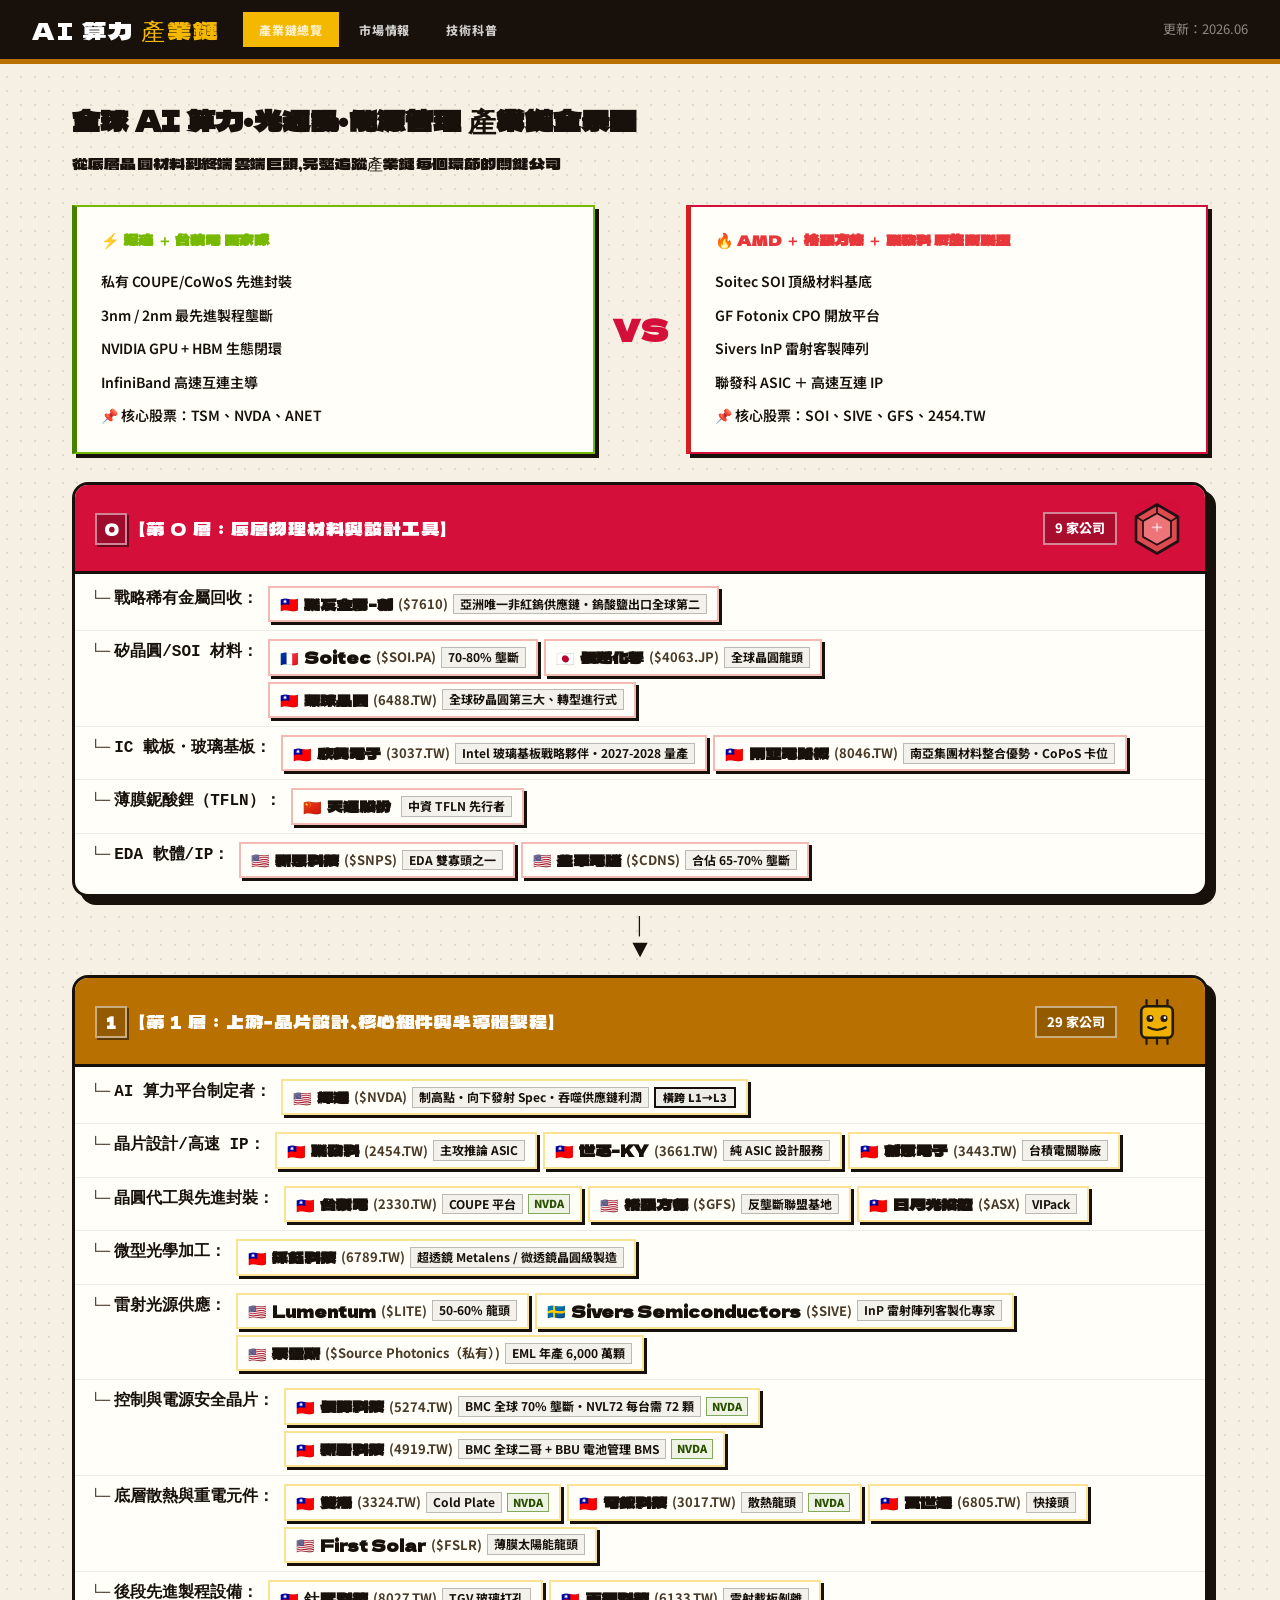
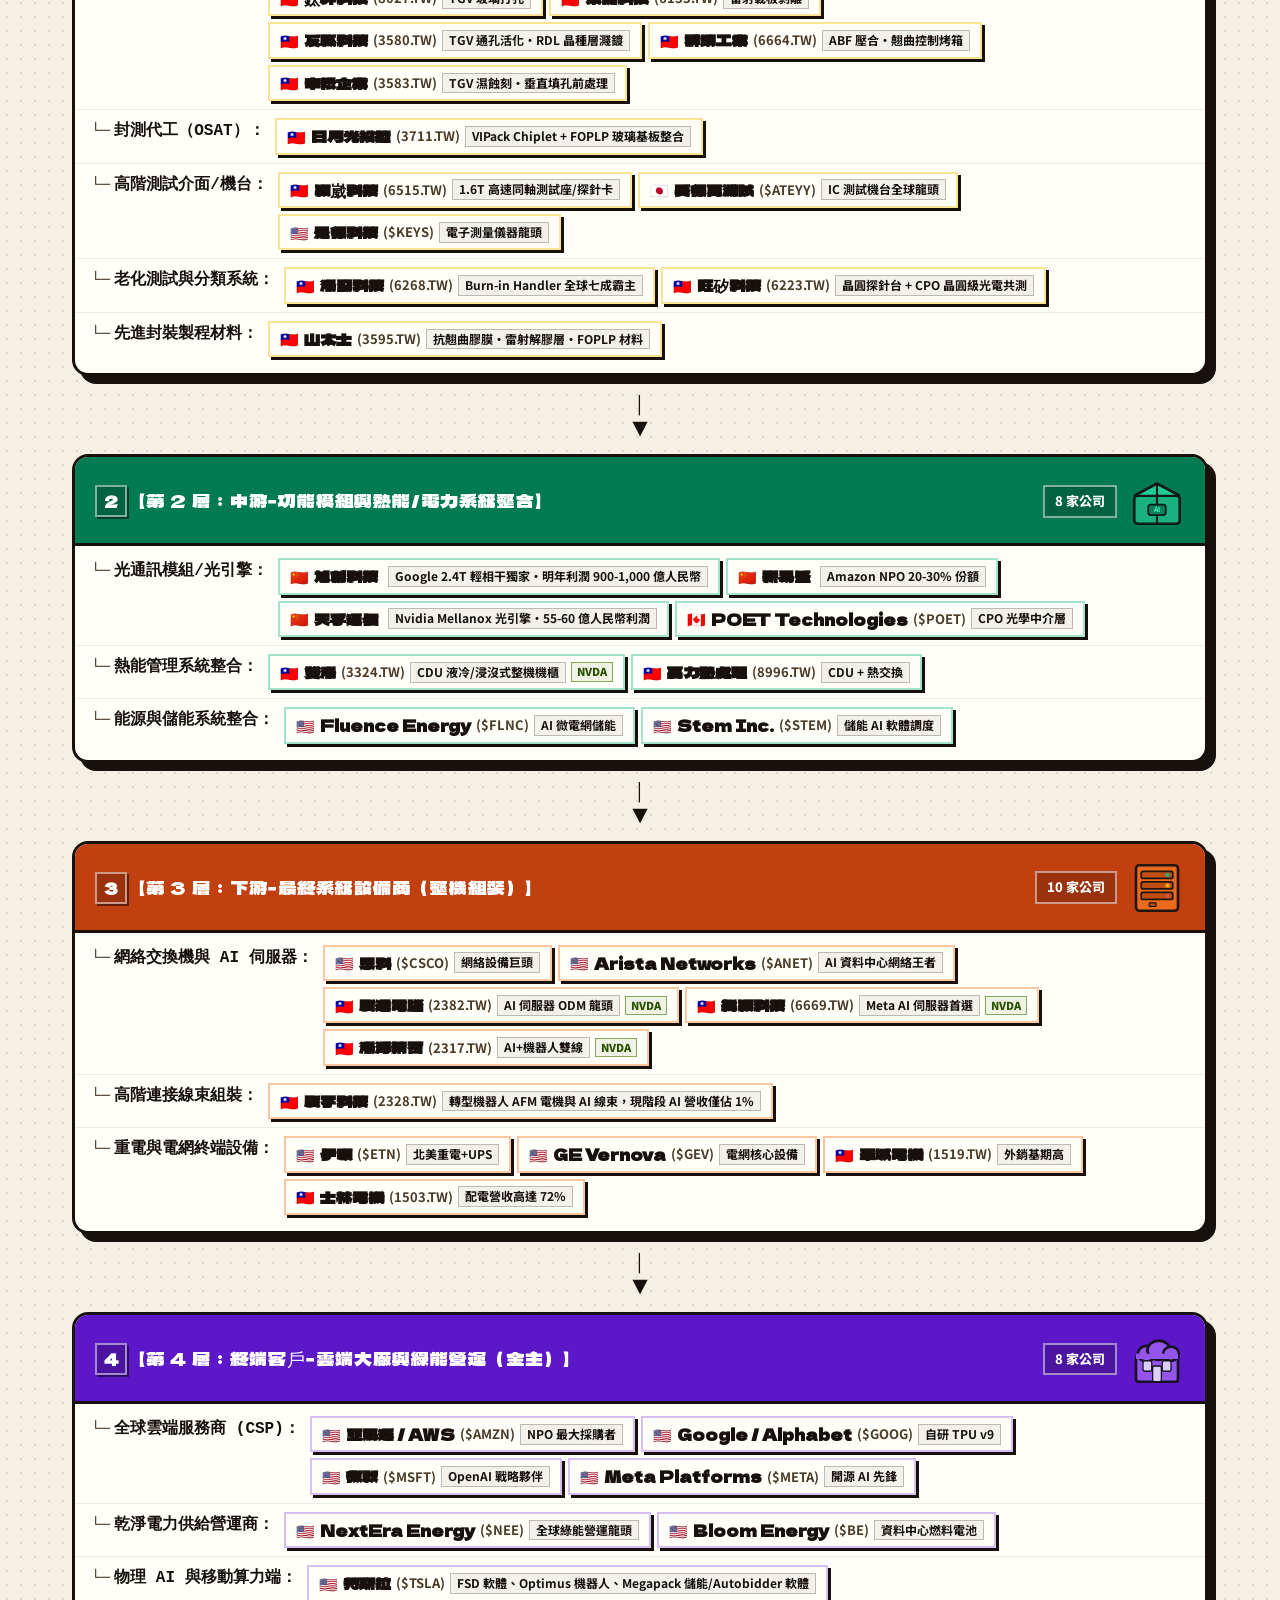
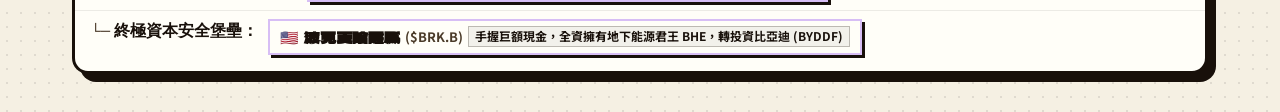
==== commit bd54d01d: "加入 Dela Gothic One 漫畫字型、強制米白背景、深色文字 - 新增 Dela Gothic One（支援 CJK 的粗體漫畫字型）+ Noto Sans TC - body 背景改用 !" ====
--- a/index.html
+++ b/index.html
@@ -6,7 +6,7 @@
   <title>AI 算力產業鏈分析 2026</title>
   <link rel="preconnect" href="https://fonts.googleapis.com">
   <link rel="preconnect" href="https://fonts.gstatic.com" crossorigin>
-  <link href="https://fonts.googleapis.com/css2?family=Bangers&family=Fredoka:wght@300;400;500;600&family=Nunito:wght@400;600;700;800;900&display=swap" rel="stylesheet">
+  <link href="https://fonts.googleapis.com/css2?family=Bangers&family=Dela+Gothic+One&family=Fredoka:wght@300;400;500;600&family=Noto+Sans+TC:wght@400;700;900&family=Nunito:wght@400;600;700;800;900&display=swap" rel="stylesheet">
   <link rel="stylesheet" href="css/style.css">
 </head>
 <body>
--- a/css/style.css
+++ b/css/style.css
@@ -1724,7 +1724,7 @@
   background-size: 22px 22px;
 }
 
-/* ── Fredoka for all headings ── */
+/* ── Dela Gothic One for all headings ── */
 h1, h2, h3,
 .page-title, .page-subtitle,
 .site-header .logo,
@@ -1736,8 +1736,9 @@
 .battle-card h3,
 .learn-compare-head,
 .company-tagline {
-  font-family: var(--font-head);
+  font-family: 'Dela Gothic One', 'Bangers', var(--font-head);
   letter-spacing: 0.01em;
+  color: #18100a;
 }
 
 /* ── Header ── */
@@ -2053,7 +2054,6 @@
 
 /* ── Color reset: warm comic newsprint ─────────────────────── */
 :root {
-  /* Light paper background — makes black borders & shadows visible */
   --bg:         #f5f0e3;
   --bg2:        #fffef8;
   --bg3:        #fff3d6;
@@ -2062,7 +2062,6 @@
   --text-dim:   #8a7a60;
   --border:     rgba(24,16,10,0.22);
 
-  /* Vivid ink layer palette (adjusted for light bg) */
   --l0: #d40f3a;  --l0-bg: #fde8ed;
   --l1: #b87000;  --l1-bg: #fff3c0;
   --l2: #007a50;  --l2-bg: #d4f0e5;
@@ -2074,10 +2073,10 @@
 
   --radius:     0px;
   --radius-sm:  0px;
-  --font-head:  'Bangers', 'Fredoka', 'PingFang TC', sans-serif;
-  --font:       'Nunito', 'PingFang TC', 'Microsoft JhengHei', sans-serif;
-
-  /* Comic border/shadow tokens — black on light = highly visible */
+  /* Dela Gothic One = CJK漫畫粗體, Bangers = 英文漫畫字 */
+  --font-head:  'Dela Gothic One', 'Bangers', 'Fredoka', 'PingFang TC', sans-serif;
+  --font:       'Noto Sans TC', 'Nunito', 'PingFang TC', 'Microsoft JhengHei', sans-serif;
+
   --gn-border:      3px solid #18100a;
   --gn-border-thin: 2px solid #18100a;
   --gn-shadow:      6px 6px 0 #18100a;
@@ -2086,29 +2085,36 @@
 }
 
 /* ── Body: halftone dot comic paper ─────────────────────────── */
+/* !important 確保覆蓋所有舊規則及快取 */
 body {
-  background-color: var(--bg);
-  background-image: radial-gradient(circle, rgba(0,0,0,0.10) 1.2px, transparent 1.2px);
-  background-size: 14px 14px;
-  font-family: var(--font);
-  color: var(--text);
-}
+  background-color: #f5f0e3 !important;
+  background-image: radial-gradient(circle, rgba(0,0,0,0.09) 1.2px, transparent 1.2px) !important;
+  background-size: 14px 14px !important;
+  color: #18100a !important;
+  font-family: 'Noto Sans TC', 'Nunito', 'PingFang TC', sans-serif !important;
+  font-size: 16px !important;
+}
+/* 確保所有文字用深色 */
+p, li, span, td, th, div { color: inherit; }
+h1, h2, h3, h4 { color: #18100a; }
 
 /* ── Site header ─────────────────────────────────────────────── */
 .site-header {
-  background: #18100a;
+  background: #18100a !important;
   border-bottom: 5px solid #b87000;
   height: 64px;
+  color: #fff !important;
 }
 .site-header .logo {
-  font-family: 'Bangers', 'Fredoka', sans-serif;
-  font-size: 26px;
+  font-family: 'Dela Gothic One', 'Bangers', 'Fredoka', sans-serif !important;
+  font-size: 24px !important;
   font-weight: 400;
   letter-spacing: 2px;
   text-transform: uppercase;
-  color: #fff;
-}
-.site-header .logo span { color: #f5b800; }
+  color: #fff !important;
+}
+.site-header .logo span { color: #f5b800 !important; }
+.site-header nav a { color: rgba(255,255,255,0.8) !important; }
 .site-header nav a {
   color: rgba(255,255,255,0.72);
   border-radius: 0;
@@ -2146,11 +2152,10 @@
   font-size: 16px;
 }
 .tree-layer-title {
-  font-family: var(--font-head);
-  font-size: 20px;
+  font-family: 'Dela Gothic One', 'Bangers', 'PingFang TC', sans-serif !important;
+  font-size: 18px !important;
   font-weight: 400;
-  letter-spacing: 1.5px;
-  text-transform: uppercase;
+  letter-spacing: 1px;
 }
 .tree-layer-count {
   border-radius: 0;
@@ -2217,10 +2222,10 @@
   background: var(--bg3);
   border-color: #18100a;
 }
-.chip-name   { font-size: 16px !important; font-weight: 800; color: #18100a; }
-.chip-ticker { font-size: 13px !important; font-weight: 700; color: #4a3a28; }
+.chip-name   { font-size: 16px !important; font-weight: 900; color: #18100a !important; }
+.chip-ticker { font-size: 13px !important; font-weight: 700; color: #4a3a28 !important; }
 .chip-flag   { font-size: 15px; }
-.chip-note   { border-radius: 0; border: 1px solid rgba(24,16,10,0.25); font-size: 12px; background: rgba(0,0,0,0.05); color: #18100a; }
+.chip-note   { border-radius: 0; border: 1px solid rgba(24,16,10,0.25); font-size: 12px; background: rgba(0,0,0,0.05); color: #18100a !important; }
 .chip-span-badge { border-radius: 0; font-weight: 900; border: 2px solid #18100a; font-size: 11px; background: rgba(0,0,0,0.07); color: #18100a; }
 .chip-eco-badge  { border-radius: 0; font-weight: 900; font-size: 11px; border: 1.5px solid rgba(60,120,0,0.6); background: rgba(60,120,0,0.08); color: #2a5000; }
 
@@ -2234,11 +2239,11 @@
 /* ── Company page ────────────────────────────────────────────── */
 .company-hero  { border-bottom: var(--gn-border); background: var(--bg); }
 .company-big-name {
-  font-family: 'Bangers', 'Fredoka', 'PingFang TC', sans-serif;
-  font-size: 40px;
+  font-family: 'Dela Gothic One', 'Bangers', 'PingFang TC', sans-serif !important;
+  font-size: 36px !important;
   font-weight: 400;
   letter-spacing: 2px;
-  color: var(--text);
+  color: #18100a !important;
 }
 .company-tagline    { color: var(--text-muted); font-size: 18px; }
 .company-ticker-tag {
@@ -2291,14 +2296,14 @@
   background: var(--bg2);
 }
 .content-block h3 {
-  font-family: var(--font-head);
-  font-size: 19px;
+  font-family: 'Dela Gothic One', 'Bangers', 'PingFang TC', sans-serif !important;
+  font-size: 17px !important;
   font-weight: 400;
-  letter-spacing: 1px;
-  color: var(--accent);
-}
-.content-block p  { font-size: 16px; color: var(--text); }
-.bullet-list li   { font-size: 16px; color: var(--text); }
+  letter-spacing: 0.5px;
+  color: #18100a !important;
+}
+.content-block p  { font-size: 16px !important; color: #18100a !important; }
+.bullet-list li   { font-size: 16px !important; color: #18100a !important; }
 .bullet-list li::before { content: '◆'; font-size: 8px; top: 7px; color: var(--accent); }
 
 /* Metric cards */
@@ -2346,11 +2351,11 @@
 }
 .intel-card-head { border-bottom: 2px solid rgba(24,16,10,0.12); }
 .intel-card-title {
-  font-family: var(--font-head);
-  font-size: 20px;
+  font-family: 'Dela Gothic One', 'Bangers', 'PingFang TC', sans-serif !important;
+  font-size: 18px !important;
   font-weight: 400;
   letter-spacing: 0.5px;
-  color: var(--text);
+  color: #18100a !important;
 }
 .intel-card-summary { color: var(--text); font-size: 16px; }
 .intel-toggle-btn {
@@ -2418,14 +2423,14 @@
   margin-bottom: 32px;
 }
 .learn-section-title {
-  font-family: var(--font-head);
-  font-size: 28px;
+  font-family: 'Dela Gothic One', 'Bangers', 'PingFang TC', sans-serif !important;
+  font-size: 26px !important;
   font-weight: 400;
-  letter-spacing: 1.5px;
-  color: var(--text);
-}
-.learn-lead { font-size: 17px; line-height: 1.9; color: var(--text); }
-.learn-h3   { font-size: 19px; font-weight: 700; font-family: var(--font-head); color: var(--text); }
+  letter-spacing: 1px;
+  color: #18100a !important;
+}
+.learn-lead { font-size: 16px !important; line-height: 1.9; color: #18100a !important; }
+.learn-h3   { font-size: 18px !important; font-family: 'Dela Gothic One', 'PingFang TC', sans-serif !important; font-weight: 400; color: #18100a !important; }
 .learn-compare-card {
   border: var(--gn-border-thin);
   box-shadow: var(--gn-shadow-sm);
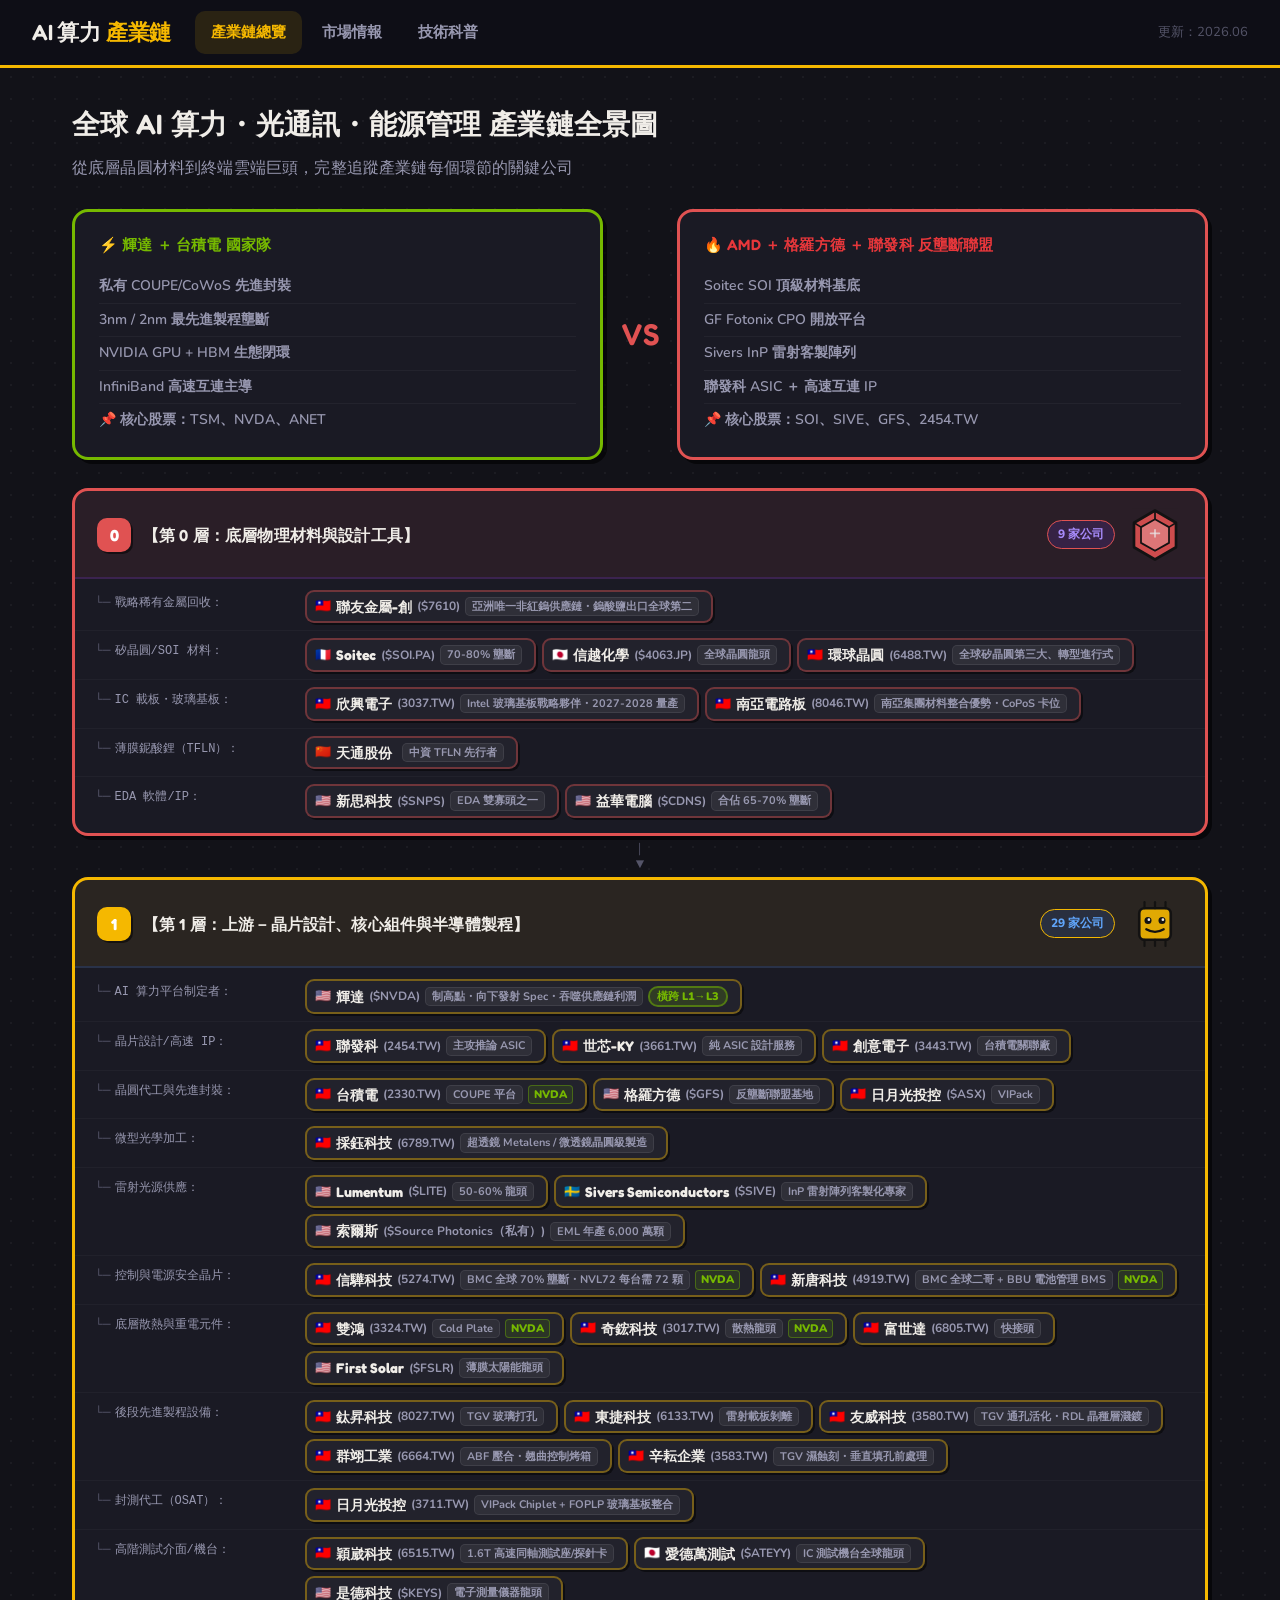
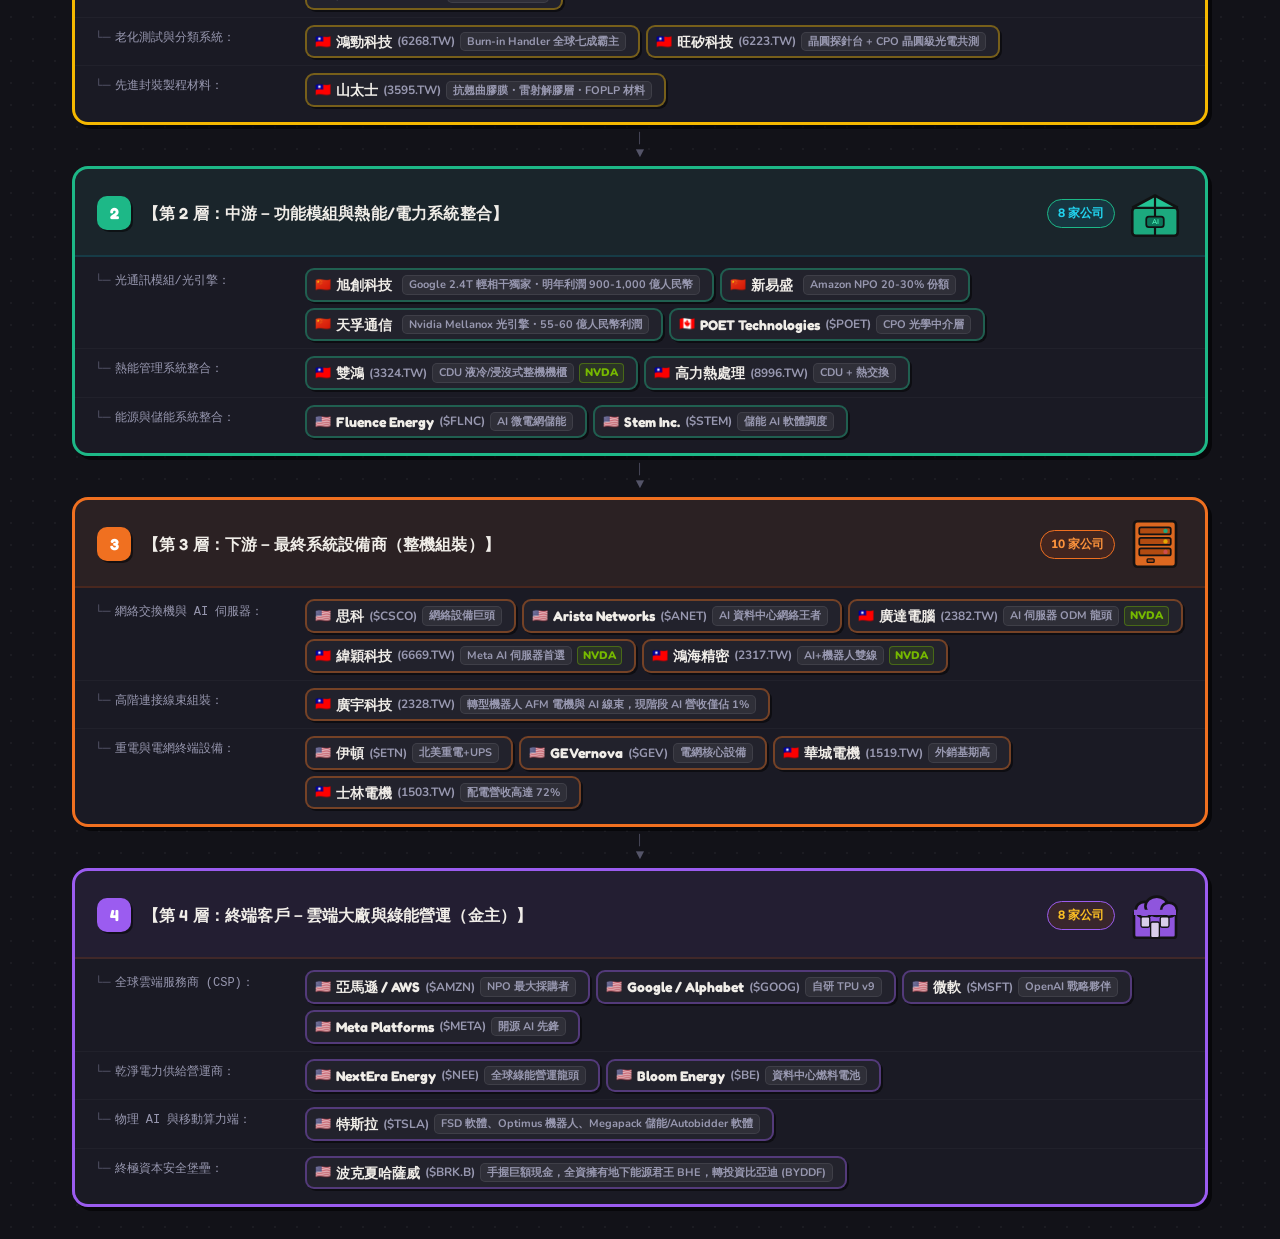
==== commit 94362202: "還原設計：回到漫畫風格之前的卡通街頭主題 Co-Authored-By: Claude Sonnet 4.6 <noreply@anthropic.com>" ====
--- a/index.html
+++ b/index.html
@@ -6,7 +6,7 @@
   <title>AI 算力產業鏈分析 2026</title>
   <link rel="preconnect" href="https://fonts.googleapis.com">
   <link rel="preconnect" href="https://fonts.gstatic.com" crossorigin>
-  <link href="https://fonts.googleapis.com/css2?family=Bangers&family=Dela+Gothic+One&family=Fredoka:wght@300;400;500;600&family=Noto+Sans+TC:wght@400;700;900&family=Nunito:wght@400;600;700;800;900&display=swap" rel="stylesheet">
+  <link href="https://fonts.googleapis.com/css2?family=Fredoka:wght@300;400;500;600&family=Nunito:wght@400;600;700;800;900&display=swap" rel="stylesheet">
   <link rel="stylesheet" href="css/style.css">
 </head>
 <body>
--- a/css/style.css
+++ b/css/style.css
@@ -1724,7 +1724,7 @@
   background-size: 22px 22px;
 }
 
-/* ── Dela Gothic One for all headings ── */
+/* ── Fredoka for all headings ── */
 h1, h2, h3,
 .page-title, .page-subtitle,
 .site-header .logo,
@@ -1736,9 +1736,8 @@
 .battle-card h3,
 .learn-compare-head,
 .company-tagline {
-  font-family: 'Dela Gothic One', 'Bangers', var(--font-head);
+  font-family: var(--font-head);
   letter-spacing: 0.01em;
-  color: #18100a;
 }
 
 /* ── Header ── */
@@ -2045,478 +2044,4 @@
   .company-card { width: 175px; }
   .card-name    { font-size: 14px; }
   .tree-layer-illu { display: none; }
-}
-
-/* ══════════════════════════════════════════════════════════════
-   COMIC BOOK THEME  ◆  2026/06
-   漫畫紙質 · 粗黑框 · 偏移黑陰影 · Bangers字型 · 半色調點陣
-   ══════════════════════════════════════════════════════════════ */
-
-/* ── Color reset: warm comic newsprint ─────────────────────── */
-:root {
-  --bg:         #f5f0e3;
-  --bg2:        #fffef8;
-  --bg3:        #fff3d6;
-  --text:       #18100a;
-  --text-muted: #4a3a28;
-  --text-dim:   #8a7a60;
-  --border:     rgba(24,16,10,0.22);
-
-  --l0: #d40f3a;  --l0-bg: #fde8ed;
-  --l1: #b87000;  --l1-bg: #fff3c0;
-  --l2: #007a50;  --l2-bg: #d4f0e5;
-  --l3: #c04010;  --l3-bg: #fde8da;
-  --l4: #5c18c8;  --l4-bg: #ede8fe;
-
-  --accent:  #b87000;
-  --accent2: #d40f3a;
-
-  --radius:     0px;
-  --radius-sm:  0px;
-  /* Dela Gothic One = CJK漫畫粗體, Bangers = 英文漫畫字 */
-  --font-head:  'Dela Gothic One', 'Bangers', 'Fredoka', 'PingFang TC', sans-serif;
-  --font:       'Noto Sans TC', 'Nunito', 'PingFang TC', 'Microsoft JhengHei', sans-serif;
-
-  --gn-border:      3px solid #18100a;
-  --gn-border-thin: 2px solid #18100a;
-  --gn-shadow:      6px 6px 0 #18100a;
-  --gn-shadow-sm:   4px 4px 0 #18100a;
-  --gn-shadow-lg:   9px 9px 0 #18100a;
-}
-
-/* ── Body: halftone dot comic paper ─────────────────────────── */
-/* !important 確保覆蓋所有舊規則及快取 */
-body {
-  background-color: #f5f0e3 !important;
-  background-image: radial-gradient(circle, rgba(0,0,0,0.09) 1.2px, transparent 1.2px) !important;
-  background-size: 14px 14px !important;
-  color: #18100a !important;
-  font-family: 'Noto Sans TC', 'Nunito', 'PingFang TC', sans-serif !important;
-  font-size: 16px !important;
-}
-/* 確保所有文字用深色 */
-p, li, span, td, th, div { color: inherit; }
-h1, h2, h3, h4 { color: #18100a; }
-
-/* ── Site header ─────────────────────────────────────────────── */
-.site-header {
-  background: #18100a !important;
-  border-bottom: 5px solid #b87000;
-  height: 64px;
-  color: #fff !important;
-}
-.site-header .logo {
-  font-family: 'Dela Gothic One', 'Bangers', 'Fredoka', sans-serif !important;
-  font-size: 24px !important;
-  font-weight: 400;
-  letter-spacing: 2px;
-  text-transform: uppercase;
-  color: #fff !important;
-}
-.site-header .logo span { color: #f5b800 !important; }
-.site-header nav a { color: rgba(255,255,255,0.8) !important; }
-.site-header nav a {
-  color: rgba(255,255,255,0.72);
-  border-radius: 0;
-  font-weight: 800;
-  font-size: 12px;
-  text-transform: uppercase;
-  letter-spacing: 0.8px;
-  border: 2px solid transparent;
-  padding: 5px 14px;
-}
-.site-header nav a:hover,
-.site-header nav a.active {
-  background: #f5b800;
-  color: #18100a;
-  border-color: #f5b800;
-}
-.header-right { color: rgba(255,255,255,0.5); }
-
-/* ── Index tree layer blocks ─────────────────────────────────── */
-.tree-layer-block {
-  background: var(--bg2);
-  border: 3px solid #18100a;
-  box-shadow: 8px 8px 0 #18100a;
-  margin-bottom: 6px;
-}
-.tree-layer-header {
-  border-bottom: 3px solid #18100a;
-  padding: 16px 20px 14px;
-}
-.tree-layer-number {
-  border-radius: 0;
-  border: 2px solid rgba(0,0,0,0.35);
-  font-weight: 900;
-  width: 32px; height: 32px;
-  font-size: 16px;
-}
-.tree-layer-title {
-  font-family: 'Dela Gothic One', 'Bangers', 'PingFang TC', sans-serif !important;
-  font-size: 18px !important;
-  font-weight: 400;
-  letter-spacing: 1px;
-}
-.tree-layer-count {
-  border-radius: 0;
-  border: 2px solid rgba(0,0,0,0.3);
-  font-weight: 800;
-  font-size: 13px;
-  background: rgba(0,0,0,0.06);
-  color: #18100a;
-}
-
-/* Per-layer solid-fill headers */
-.tl-0 .tree-layer-block  { border-color: #18100a; box-shadow: 8px 8px 0 #18100a; }
-.tl-0 .tree-layer-header { background: var(--l0); border-bottom-color: #18100a; }
-.tl-0 .tree-layer-number { background: rgba(0,0,0,0.25); color: #fff; border-color: rgba(255,255,255,0.5); }
-.tl-0 .tree-layer-title  { color: #fff; }
-.tl-0 .tree-layer-count  { color: #fff; border-color: rgba(255,255,255,0.5); background: rgba(0,0,0,0.2); }
-
-.tl-1 .tree-layer-block  { border-color: #18100a; box-shadow: 8px 8px 0 #18100a; }
-.tl-1 .tree-layer-header { background: var(--l1); border-bottom-color: #18100a; }
-.tl-1 .tree-layer-number { background: rgba(0,0,0,0.2); color: #fff; border-color: rgba(255,255,255,0.5); }
-.tl-1 .tree-layer-title  { color: #fff; }
-.tl-1 .tree-layer-count  { color: #fff; border-color: rgba(255,255,255,0.5); background: rgba(0,0,0,0.2); }
-
-.tl-2 .tree-layer-block  { border-color: #18100a; box-shadow: 8px 8px 0 #18100a; }
-.tl-2 .tree-layer-header { background: var(--l2); border-bottom-color: #18100a; }
-.tl-2 .tree-layer-number { background: rgba(0,0,0,0.2); color: #fff; border-color: rgba(255,255,255,0.5); }
-.tl-2 .tree-layer-title  { color: #fff; }
-.tl-2 .tree-layer-count  { color: #fff; border-color: rgba(255,255,255,0.5); background: rgba(0,0,0,0.2); }
-
-.tl-3 .tree-layer-block  { border-color: #18100a; box-shadow: 8px 8px 0 #18100a; }
-.tl-3 .tree-layer-header { background: var(--l3); border-bottom-color: #18100a; }
-.tl-3 .tree-layer-number { background: rgba(0,0,0,0.2); color: #fff; border-color: rgba(255,255,255,0.5); }
-.tl-3 .tree-layer-title  { color: #fff; }
-.tl-3 .tree-layer-count  { color: #fff; border-color: rgba(255,255,255,0.5); background: rgba(0,0,0,0.2); }
-
-.tl-4 .tree-layer-block  { border-color: #18100a; box-shadow: 8px 8px 0 #18100a; }
-.tl-4 .tree-layer-header { background: var(--l4); border-bottom-color: #18100a; }
-.tl-4 .tree-layer-number { background: rgba(0,0,0,0.2); color: #fff; border-color: rgba(255,255,255,0.5); }
-.tl-4 .tree-layer-title  { color: #fff; }
-.tl-4 .tree-layer-count  { color: #fff; border-color: rgba(255,255,255,0.5); background: rgba(0,0,0,0.2); }
-
-/* Tree connector */
-.tree-connector { padding: 14px 0 12px; }
-.tc-bar  { font-size: 18px; color: #18100a; font-weight: 900; }
-.tc-arrow{ font-size: 26px; color: #18100a; font-weight: 900; }
-
-/* Tree rows & category labels */
-.tree-row { border-bottom: 1px solid rgba(24,16,10,0.08); padding: 8px 16px; }
-.tree-cat-name { font-size: 16px !important; font-weight: 800; color: #18100a; min-width: unset; }
-.tree-branch   { color: #4a3a28; font-size: 16px; }
-
-/* Co-chips */
-.co-chip {
-  border-radius: 0;
-  border: 2px solid #18100a;
-  box-shadow: 3px 3px 0 #18100a;
-  background: var(--bg2);
-  color: var(--text);
-  padding: 5px 10px;
-}
-.co-chip:hover {
-  transform: translate(-2px,-2px);
-  box-shadow: 5px 5px 0 #18100a;
-  background: var(--bg3);
-  border-color: #18100a;
-}
-.chip-name   { font-size: 16px !important; font-weight: 900; color: #18100a !important; }
-.chip-ticker { font-size: 13px !important; font-weight: 700; color: #4a3a28 !important; }
-.chip-flag   { font-size: 15px; }
-.chip-note   { border-radius: 0; border: 1px solid rgba(24,16,10,0.25); font-size: 12px; background: rgba(0,0,0,0.05); color: #18100a !important; }
-.chip-span-badge { border-radius: 0; font-weight: 900; border: 2px solid #18100a; font-size: 11px; background: rgba(0,0,0,0.07); color: #18100a; }
-.chip-eco-badge  { border-radius: 0; font-weight: 900; font-size: 11px; border: 1.5px solid rgba(60,120,0,0.6); background: rgba(60,120,0,0.08); color: #2a5000; }
-
-/* Layer-colored chip hover tints */
-.tl-0 .co-chip:hover { background: #fde8ed; }
-.tl-1 .co-chip:hover { background: #fff3c0; }
-.tl-2 .co-chip:hover { background: #d4f0e5; }
-.tl-3 .co-chip:hover { background: #fde8da; }
-.tl-4 .co-chip:hover { background: #ede8fe; }
-
-/* ── Company page ────────────────────────────────────────────── */
-.company-hero  { border-bottom: var(--gn-border); background: var(--bg); }
-.company-big-name {
-  font-family: 'Dela Gothic One', 'Bangers', 'PingFang TC', sans-serif !important;
-  font-size: 36px !important;
-  font-weight: 400;
-  letter-spacing: 2px;
-  color: #18100a !important;
-}
-.company-tagline    { color: var(--text-muted); font-size: 18px; }
-.company-ticker-tag {
-  border-radius: 0;
-  border: 2px solid var(--accent);
-  background: var(--bg3);
-  color: var(--accent);
-  font-weight: 900;
-  box-shadow: 3px 3px 0 #18100a;
-}
-.company-layer-tag    { border-radius: 0; border: 2px solid #18100a; font-weight: 700; color: var(--text); }
-.company-category-tag { border-radius: 0; border: 1.5px solid rgba(24,16,10,0.25); font-weight: 600; color: var(--text); }
-.company-platform-tag { border-radius: 0; border: 2px solid rgba(60,120,0,0.65); background: rgba(60,120,0,0.09); color: #2a5000; }
-.back-btn {
-  border-radius: 0;
-  border: var(--gn-border-thin);
-  font-weight: 700;
-  color: var(--text);
-  background: var(--bg2);
-  box-shadow: 3px 3px 0 #18100a;
-}
-.back-btn:hover { border-color: var(--accent); color: var(--accent); background: var(--bg2); box-shadow: none; }
-
-/* Tabs */
-.tabs-bar { border-bottom: 3px solid #18100a; }
-.tab-btn {
-  border-radius: 0;
-  font-weight: 800;
-  text-transform: uppercase;
-  letter-spacing: 0.5px;
-  font-size: 13px;
-  border-bottom: 3px solid transparent;
-  margin-bottom: -3px;
-  color: var(--text-muted);
-  background: none;
-}
-.tab-btn.active {
-  border-bottom-color: var(--accent);
-  background: rgba(184,112,0,0.07);
-  color: var(--accent);
-  font-weight: 900;
-}
-.tab-btn:hover { color: var(--text); background: rgba(0,0,0,0.04); }
-
-/* Content blocks */
-.content-block {
-  border: var(--gn-border-thin);
-  border-left: 5px solid var(--accent);
-  box-shadow: 5px 5px 0 #18100a;
-  background: var(--bg2);
-}
-.content-block h3 {
-  font-family: 'Dela Gothic One', 'Bangers', 'PingFang TC', sans-serif !important;
-  font-size: 17px !important;
-  font-weight: 400;
-  letter-spacing: 0.5px;
-  color: #18100a !important;
-}
-.content-block p  { font-size: 16px !important; color: #18100a !important; }
-.bullet-list li   { font-size: 16px !important; color: #18100a !important; }
-.bullet-list li::before { content: '◆'; font-size: 8px; top: 7px; color: var(--accent); }
-
-/* Metric cards */
-.metric-card {
-  border: var(--gn-border-thin);
-  box-shadow: 4px 4px 0 #18100a;
-  background: var(--bg3);
-}
-.metric-label { font-family: var(--font-head); letter-spacing: 0.8px; color: var(--text-muted); font-size: 12px; }
-.metric-value { font-weight: 900; font-size: 22px; color: var(--text); }
-.metric-links a { border-radius: 0; }
-
-/* Tags / badges */
-.tag-item  { border-radius: 0; border: 1.5px solid rgba(24,16,10,0.22); font-weight: 700; color: var(--text); }
-.risk-item { border-radius: 0; border-left-width: 4px; box-shadow: 3px 3px 0 #18100a; background: var(--bg2); }
-
-/* Related intel */
-.related-intel-link {
-  border-radius: 0;
-  border: var(--gn-border-thin);
-  box-shadow: 3px 3px 0 #18100a;
-  background: var(--bg2);
-  color: var(--text);
-}
-.related-intel-link:hover { border-color: var(--accent); }
-.related-intel-title  { color: var(--text); }
-
-/* Bar chart */
-.bar-track { border-radius: 0; background: rgba(24,16,10,0.1); }
-.bar-fill  { border-radius: 0; }
-
-/* ── Intel page ──────────────────────────────────────────────── */
-.intel-card {
-  border-radius: 0;
-  border: var(--gn-border-thin);
-  border-left: 5px solid var(--accent);
-  box-shadow: 5px 5px 0 #18100a;
-  background: var(--bg2);
-}
-.intel-card.open,
-.intel-card:hover {
-  border-color: #18100a;
-  border-left-color: var(--accent);
-  box-shadow: 6px 6px 0 #18100a;
-}
-.intel-card-head { border-bottom: 2px solid rgba(24,16,10,0.12); }
-.intel-card-title {
-  font-family: 'Dela Gothic One', 'Bangers', 'PingFang TC', sans-serif !important;
-  font-size: 18px !important;
-  font-weight: 400;
-  letter-spacing: 0.5px;
-  color: #18100a !important;
-}
-.intel-card-summary { color: var(--text); font-size: 16px; }
-.intel-toggle-btn {
-  border-radius: 0;
-  font-weight: 900;
-  border: var(--gn-border-thin);
-  box-shadow: var(--gn-shadow-sm);
-  background: var(--bg3);
-  color: var(--text);
-}
-.intel-toggle-btn:hover { background: var(--accent); color: #18100a; box-shadow: var(--gn-shadow); }
-.intel-tag      { border-radius: 0; font-weight: 800; }
-.intel-category { border-radius: 0; font-weight: 700; }
-.intel-co-chip  { border-radius: 0; font-weight: 700; border: 1.5px solid rgba(24,16,10,0.2); color: var(--text); }
-.intel-date     { color: var(--text-muted); }
-.intel-source   { color: var(--text-muted); font-weight: 900; }
-.intel-filter-btn {
-  border-radius: 0;
-  font-weight: 800;
-  text-transform: uppercase;
-  letter-spacing: 0.4px;
-  border: var(--gn-border-thin);
-  background: var(--bg2);
-  color: var(--text);
-  box-shadow: 2px 2px 0 #18100a;
-}
-.intel-filter-btn.active {
-  border-color: var(--accent);
-  background: var(--bg3);
-  color: var(--accent);
-  box-shadow: 3px 3px 0 #18100a;
-}
-.intel-filter-btn:hover { background: var(--bg3); }
-
-/* ── Learn page ──────────────────────────────────────────────── */
-.learn-sidebar {
-  border-right: 3px solid #18100a;
-  background: var(--bg);
-}
-.learn-sidebar-title {
-  font-family: var(--font-head);
-  font-size: 22px;
-  letter-spacing: 1px;
-  color: var(--text);
-}
-.learn-nav-link {
-  border-radius: 0;
-  font-weight: 800;
-  font-size: 16px;
-  color: var(--text-muted);
-}
-.learn-nav-link.active {
-  border-left: 4px solid var(--accent);
-  padding-left: 10px;
-  background: rgba(184,112,0,0.08);
-  color: var(--accent);
-}
-.learn-nav-link:hover { color: var(--text); }
-.learn-section {
-  border: var(--gn-border);
-  border-top: 5px solid var(--accent);
-  box-shadow: 7px 7px 0 #18100a;
-  background: var(--bg2);
-  padding: 32px;
-  margin-bottom: 32px;
-}
-.learn-section-title {
-  font-family: 'Dela Gothic One', 'Bangers', 'PingFang TC', sans-serif !important;
-  font-size: 26px !important;
-  font-weight: 400;
-  letter-spacing: 1px;
-  color: #18100a !important;
-}
-.learn-lead { font-size: 16px !important; line-height: 1.9; color: #18100a !important; }
-.learn-h3   { font-size: 18px !important; font-family: 'Dela Gothic One', 'PingFang TC', sans-serif !important; font-weight: 400; color: #18100a !important; }
-.learn-compare-card {
-  border: var(--gn-border-thin);
-  box-shadow: var(--gn-shadow-sm);
-  background: var(--bg2);
-}
-.learn-compare-head { border-bottom: 2px solid rgba(24,16,10,0.15); padding-bottom: 8px; }
-.learn-insight {
-  border: 2px solid rgba(184,112,0,0.4);
-  border-left: 5px solid var(--accent);
-  box-shadow: var(--gn-shadow-sm);
-  background: var(--bg3);
-  color: var(--text);
-}
-.learn-formula-box {
-  border: var(--gn-border);
-  box-shadow: var(--gn-shadow-sm);
-  background: var(--bg3);
-}
-.learn-formula-eq  { font-family: var(--font-head); font-size: 26px; font-weight: 400; color: var(--text); }
-.learn-flow-block  { border: var(--gn-border-thin); box-shadow: var(--gn-shadow-sm); background: var(--bg2); }
-.learn-spec-card   { border: var(--gn-border-thin); box-shadow: var(--gn-shadow-sm); background: var(--bg2); }
-.learn-bw-level    { border: var(--gn-border-thin); box-shadow: 3px 3px 0 #18100a; background: var(--bg2); }
-.learn-impact-item { border-left: 5px solid var(--accent); box-shadow: 3px 3px 0 rgba(0,0,0,0.15); background: var(--bg2); }
-.learn-role-card   { border: var(--gn-border-thin); box-shadow: var(--gn-shadow-sm); background: var(--bg2); }
-.learn-table th {
-  font-family: var(--font-head);
-  text-transform: uppercase;
-  letter-spacing: 0.5px;
-  background: rgba(24,16,10,0.08);
-  color: var(--text);
-}
-.learn-table th,
-.learn-table td    { border: 2px solid rgba(24,16,10,0.15); color: var(--text); }
-.learn-table tbody tr:hover { background: rgba(184,112,0,0.06); }
-.learn-glossary-item { border-bottom: 2px solid rgba(24,16,10,0.08); color: var(--text); }
-.learn-glossary-full { font-weight: 700; color: var(--text); }
-.comp-table th { background: rgba(24,16,10,0.07); color: var(--text); }
-.comp-table td { color: var(--text); }
-.comp-table tbody tr:hover { background: rgba(184,112,0,0.06); }
-
-/* ── Scroll top ──────────────────────────────────────────────── */
-.scroll-top {
-  border-radius: 0;
-  border: 3px solid #18100a;
-  box-shadow: var(--gn-shadow-sm);
-  background: var(--accent);
-  color: #18100a;
-  font-weight: 900;
-}
-.scroll-top:hover {
-  background: #18100a;
-  color: var(--accent);
-  transform: translate(-2px,-2px);
-  box-shadow: var(--gn-shadow);
-}
-
-/* ── Battle cards ────────────────────────────────────────────── */
-.battle-card {
-  border-radius: 0;
-  border: var(--gn-border-thin);
-  box-shadow: var(--gn-shadow-sm);
-  background: var(--bg2);
-}
-.battle-card.nvidia { border-left: 5px solid #4a8000; }
-.battle-card.amd    { border-left: 5px solid #d42020; }
-.battle-card h3     { color: var(--text); }
-.battle-card ul li  { color: var(--text); font-size: 14px; }
-.battle-vs { color: var(--accent2); }
-
-/* ── Layer colour overrides (company page) ───────────────────── */
-.layer-0 .layer-header { background: var(--l0-bg); }
-.layer-0 .layer-number { background: var(--l0); color: #fff; }
-.layer-1 .layer-header { background: var(--l1-bg); }
-.layer-1 .layer-number { background: var(--l1); color: #fff; }
-.layer-2 .layer-header { background: var(--l2-bg); }
-.layer-2 .layer-number { background: var(--l2); color: #fff; }
-.layer-3 .layer-header { background: var(--l3-bg); }
-.layer-3 .layer-number { background: var(--l3); color: #fff; }
-.layer-4 .layer-header { background: var(--l4-bg); }
-.layer-4 .layer-number { background: var(--l4); color: #fff; }
-
-/* ── Misc ────────────────────────────────────────────────────── */
-.co-chip-platform { border-color: rgba(60,120,0,0.5); }
-.co-chip-platform:hover { border-color: rgba(60,120,0,0.85) !important; }
-.stock-placeholder  { border-radius: 0; border: 2px dashed rgba(24,16,10,0.25); background: var(--bg2); }
-.notes-textarea     { border-radius: 0; border: 2px solid rgba(24,16,10,0.2); background: var(--bg2); color: var(--text); }
-.notes-textarea:focus { border-color: var(--accent); box-shadow: var(--gn-shadow-sm); outline: none; }
-.notes-clear-btn    { border-radius: 0; }
-.threat-badge  { border-radius: 0; font-weight: 800; }+}
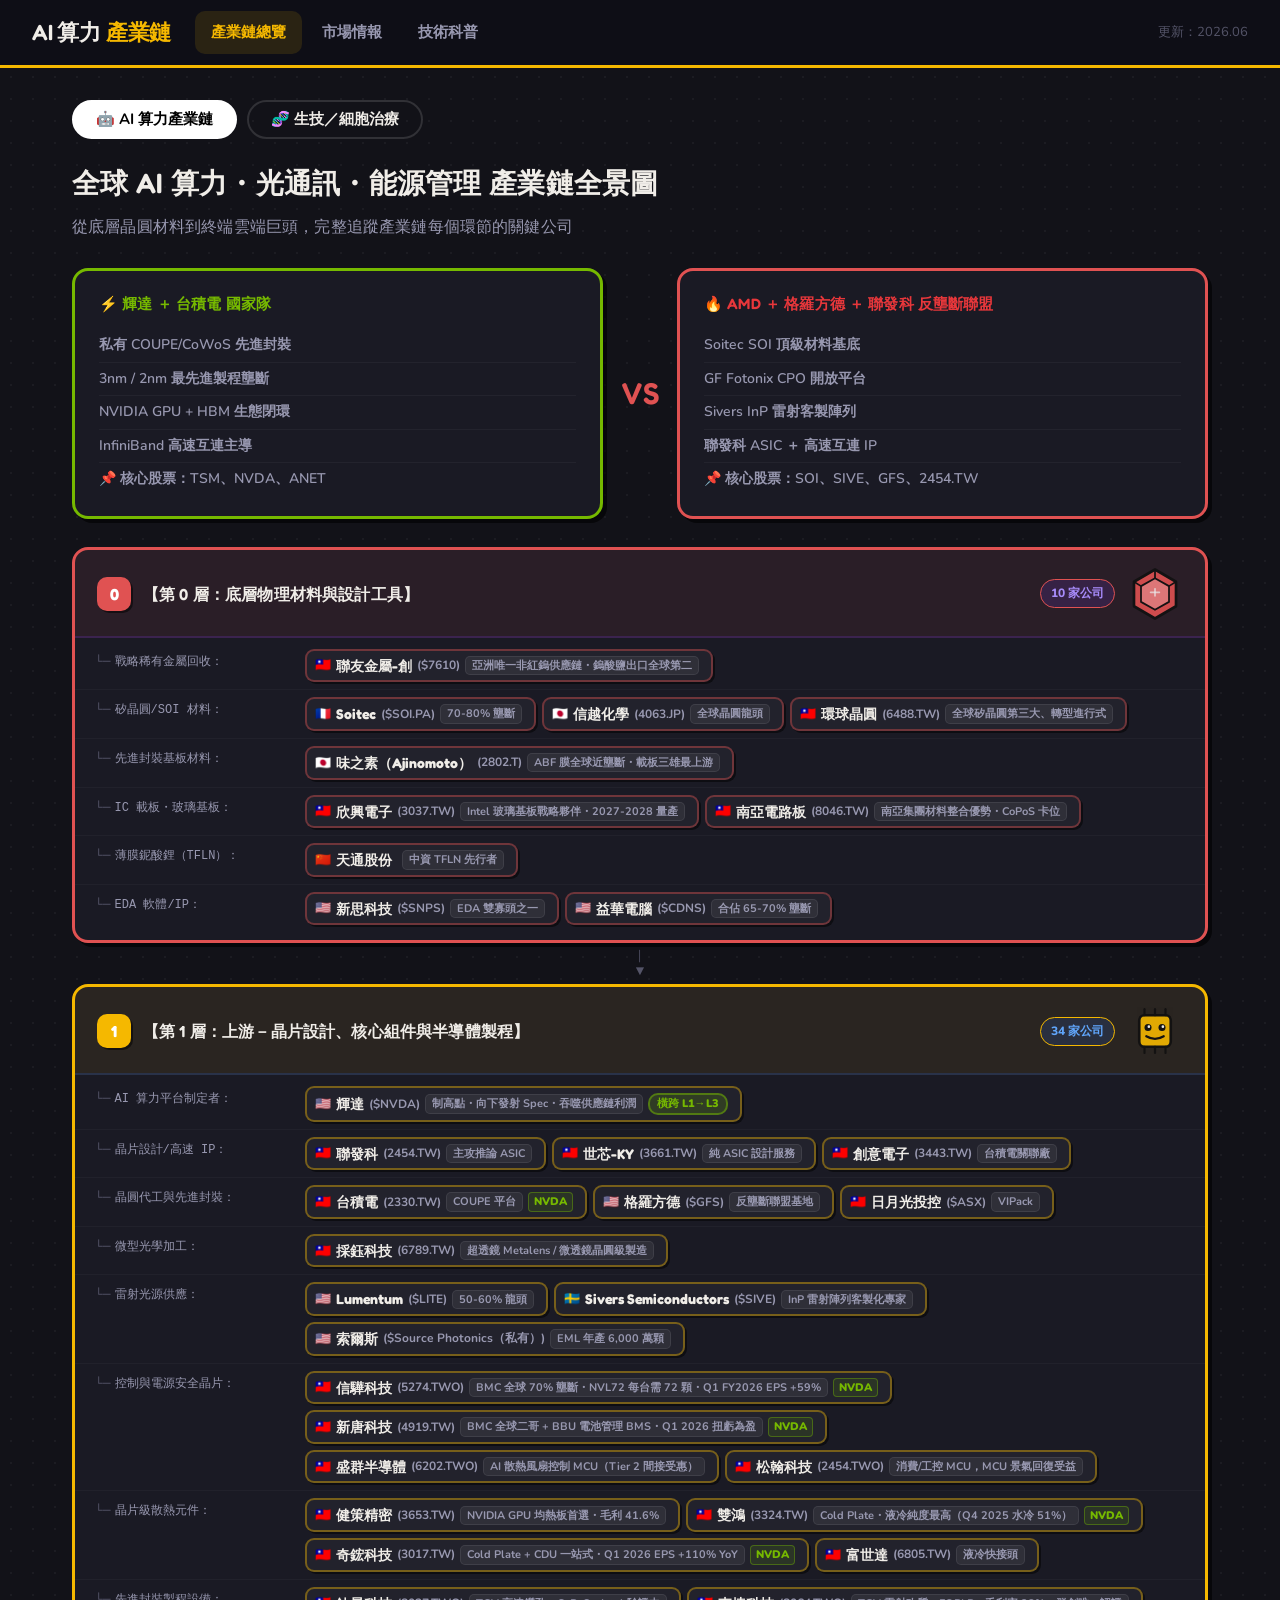
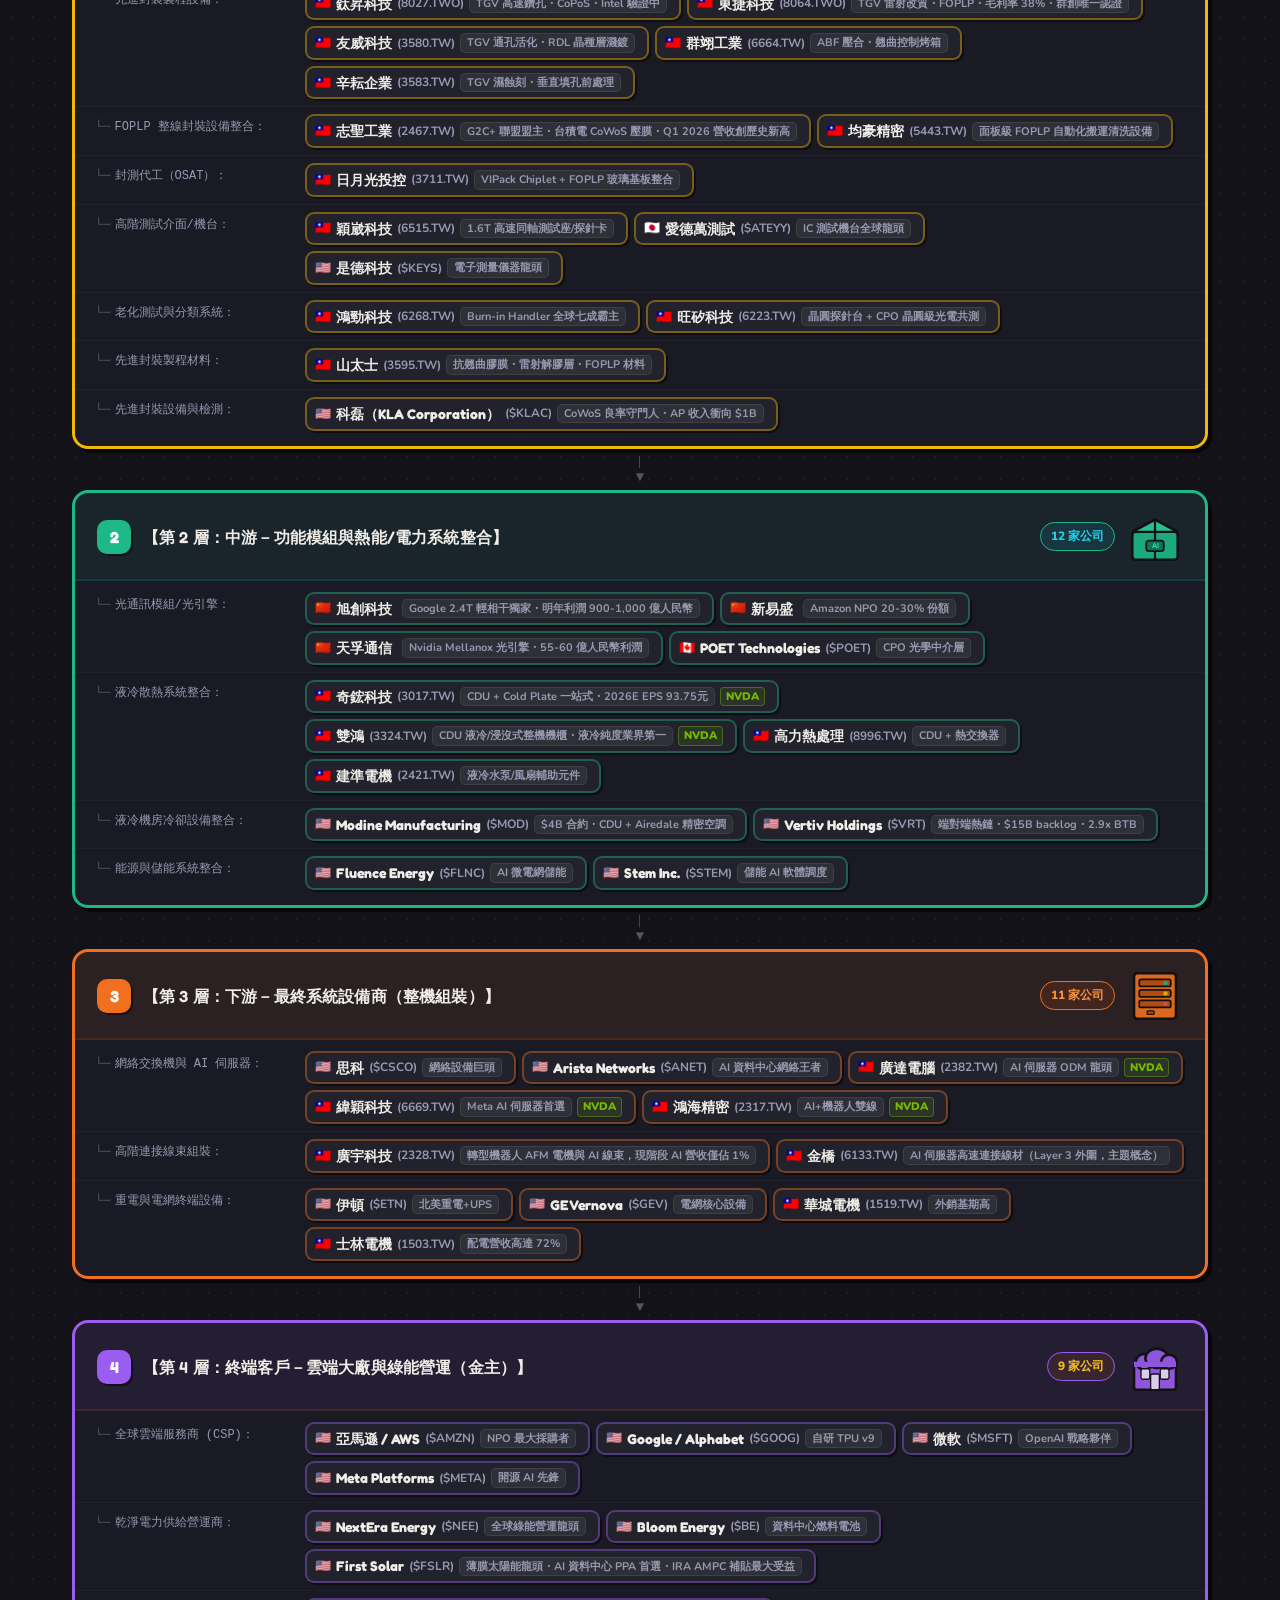
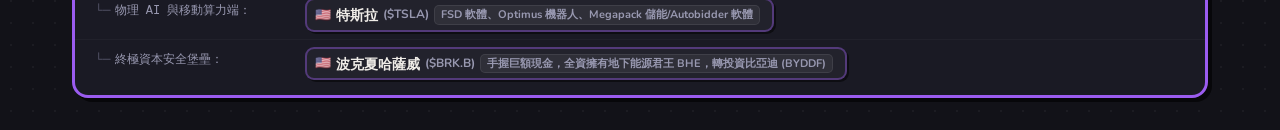
==== commit 7b5ea032: "新增生技產業切換功能；加入沛爾生醫(6949)完整鏈分析 - index.html：新增產業切換 Tab（AI算力 / 生技細胞治療） - app.js：重構 renderChain() 支援多產業切" ====
--- a/index.html
+++ b/index.html
@@ -22,11 +22,18 @@
 </header>
 
 <main class="page-index">
-  <h1 class="page-title">全球 AI 算力・光通訊・能源管理 產業鏈全景圖</h1>
-  <p class="page-subtitle">從底層晶圓材料到終端雲端巨頭，完整追蹤產業鏈每個環節的關鍵公司</p>
 
-  <!-- Battle Banner -->
-  <div class="battle-banner">
+  <!-- Sector Tabs -->
+  <div class="sector-tabs">
+    <button class="sector-tab active" data-sector="ai">🤖 AI 算力產業鏈</button>
+    <button class="sector-tab" data-sector="biotech">🧬 生技／細胞治療</button>
+  </div>
+
+  <h1 class="page-title" id="pageTitle">全球 AI 算力・光通訊・能源管理 產業鏈全景圖</h1>
+  <p class="page-subtitle" id="pageSubtitle">從底層晶圓材料到終端雲端巨頭，完整追蹤產業鏈每個環節的關鍵公司</p>
+
+  <!-- Battle Banner (AI only) -->
+  <div class="battle-banner" id="battleBanner">
     <div class="battle-card nvidia">
       <h3>⚡ 輝達 ＋ 台積電 國家隊</h3>
       <ul>
--- a/css/style.css
+++ b/css/style.css
@@ -2039,6 +2039,15 @@
 .chip-span-badge  { font-weight: 900; font-size: 11px; border: 2px solid rgba(118,185,0,0.5); }
 .chip-eco-badge   { font-weight: 900; font-size: 11px; border: 1.5px solid rgba(118,185,0,0.4); }
 
+/* ── Sector Tabs ── */
+.sector-tabs { display: flex; gap: 10px; margin: 0 0 20px; }
+.sector-tab { padding: 10px 22px; border: 2.5px solid var(--border); border-radius: 999px; background: transparent; color: var(--text); font: 700 15px/1 var(--font); cursor: pointer; transition: all .15s; }
+.sector-tab:hover { background: rgba(255,255,255,0.12); }
+.sector-tab.active { background: #fff; color: #000; border-color: #fff; }
+.tl-5 { border-color: #059669 !important; }
+.tl-5 .tree-layer-header { background: rgba(5,150,105,.1); }
+.tl-5 .tree-layer-number { background: #059669 !important; }
+
 /* ── Responsive ── */
 @media (max-width: 900px) {
   .company-card { width: 175px; }
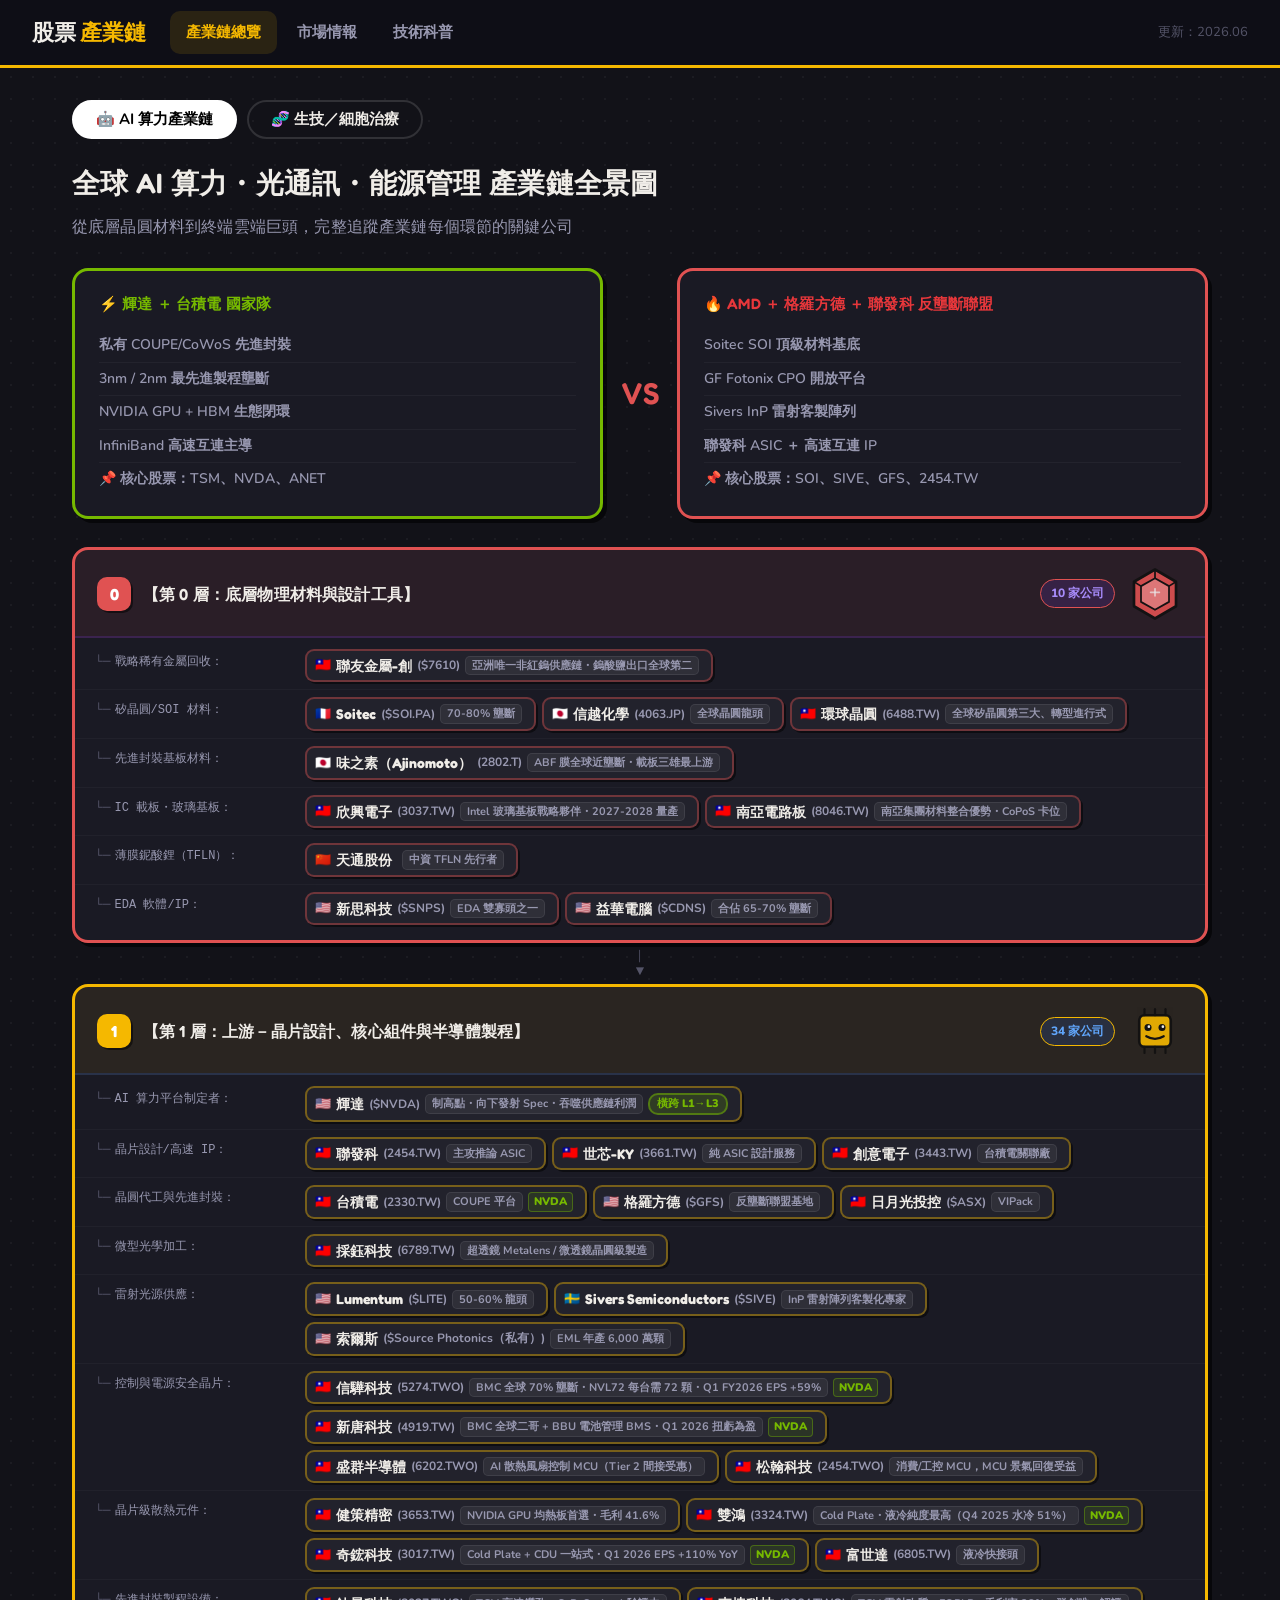
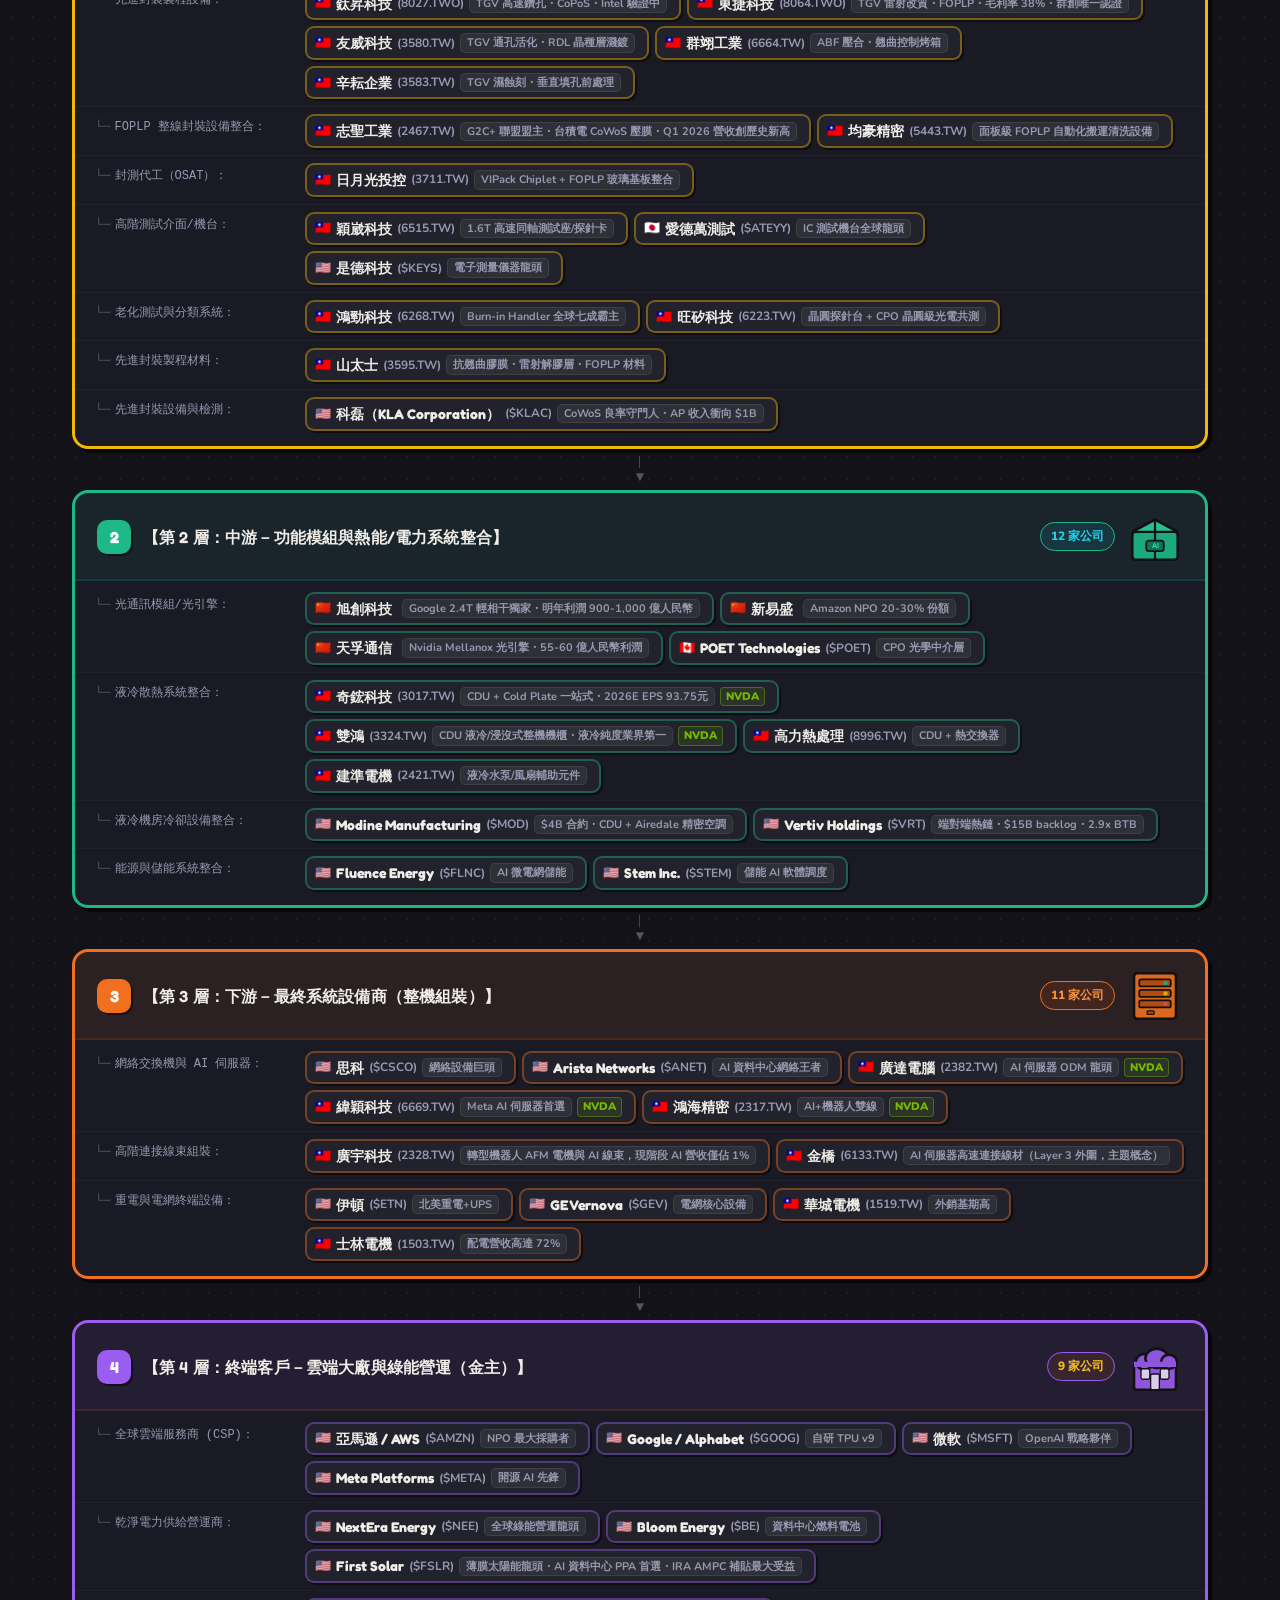
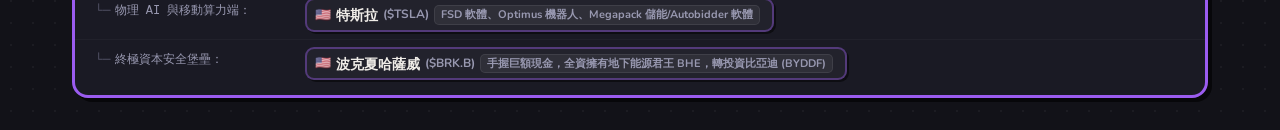
==== commit 2a3ebb12: "重構：改名為股票產業鏈，生技獨立為平行產業鏈 - index.html / title 從「AI 算力產業鏈」改為「股票產業鏈」 - companies.js 移除 Layer 5（生技不屬於 AI " ====
--- a/index.html
+++ b/index.html
@@ -3,7 +3,7 @@
 <head>
   <meta charset="UTF-8">
   <meta name="viewport" content="width=device-width, initial-scale=1.0">
-  <title>AI 算力產業鏈分析 2026</title>
+  <title>股票產業鏈分析 2026</title>
   <link rel="preconnect" href="https://fonts.googleapis.com">
   <link rel="preconnect" href="https://fonts.gstatic.com" crossorigin>
   <link href="https://fonts.googleapis.com/css2?family=Fredoka:wght@300;400;500;600&family=Nunito:wght@400;600;700;800;900&display=swap" rel="stylesheet">
@@ -12,7 +12,7 @@
 <body>
 
 <header class="site-header">
-  <div class="logo">AI 算力 <span>產業鏈</span></div>
+  <div class="logo">股票 <span>產業鏈</span></div>
   <nav>
     <a href="index.html" class="active">產業鏈總覽</a>
     <a href="intel.html">市場情報</a>
--- a/css/style.css
+++ b/css/style.css
@@ -2044,9 +2044,8 @@
 .sector-tab { padding: 10px 22px; border: 2.5px solid var(--border); border-radius: 999px; background: transparent; color: var(--text); font: 700 15px/1 var(--font); cursor: pointer; transition: all .15s; }
 .sector-tab:hover { background: rgba(255,255,255,0.12); }
 .sector-tab.active { background: #fff; color: #000; border-color: #fff; }
-.tl-5 { border-color: #059669 !important; }
-.tl-5 .tree-layer-header { background: rgba(5,150,105,.1); }
-.tl-5 .tree-layer-number { background: #059669 !important; }
+.tl-biotech { border-color: #059669 !important; }
+.tl-biotech .tree-layer-header { background: rgba(5,150,105,.1); }
 
 /* ── Responsive ── */
 @media (max-width: 900px) {
